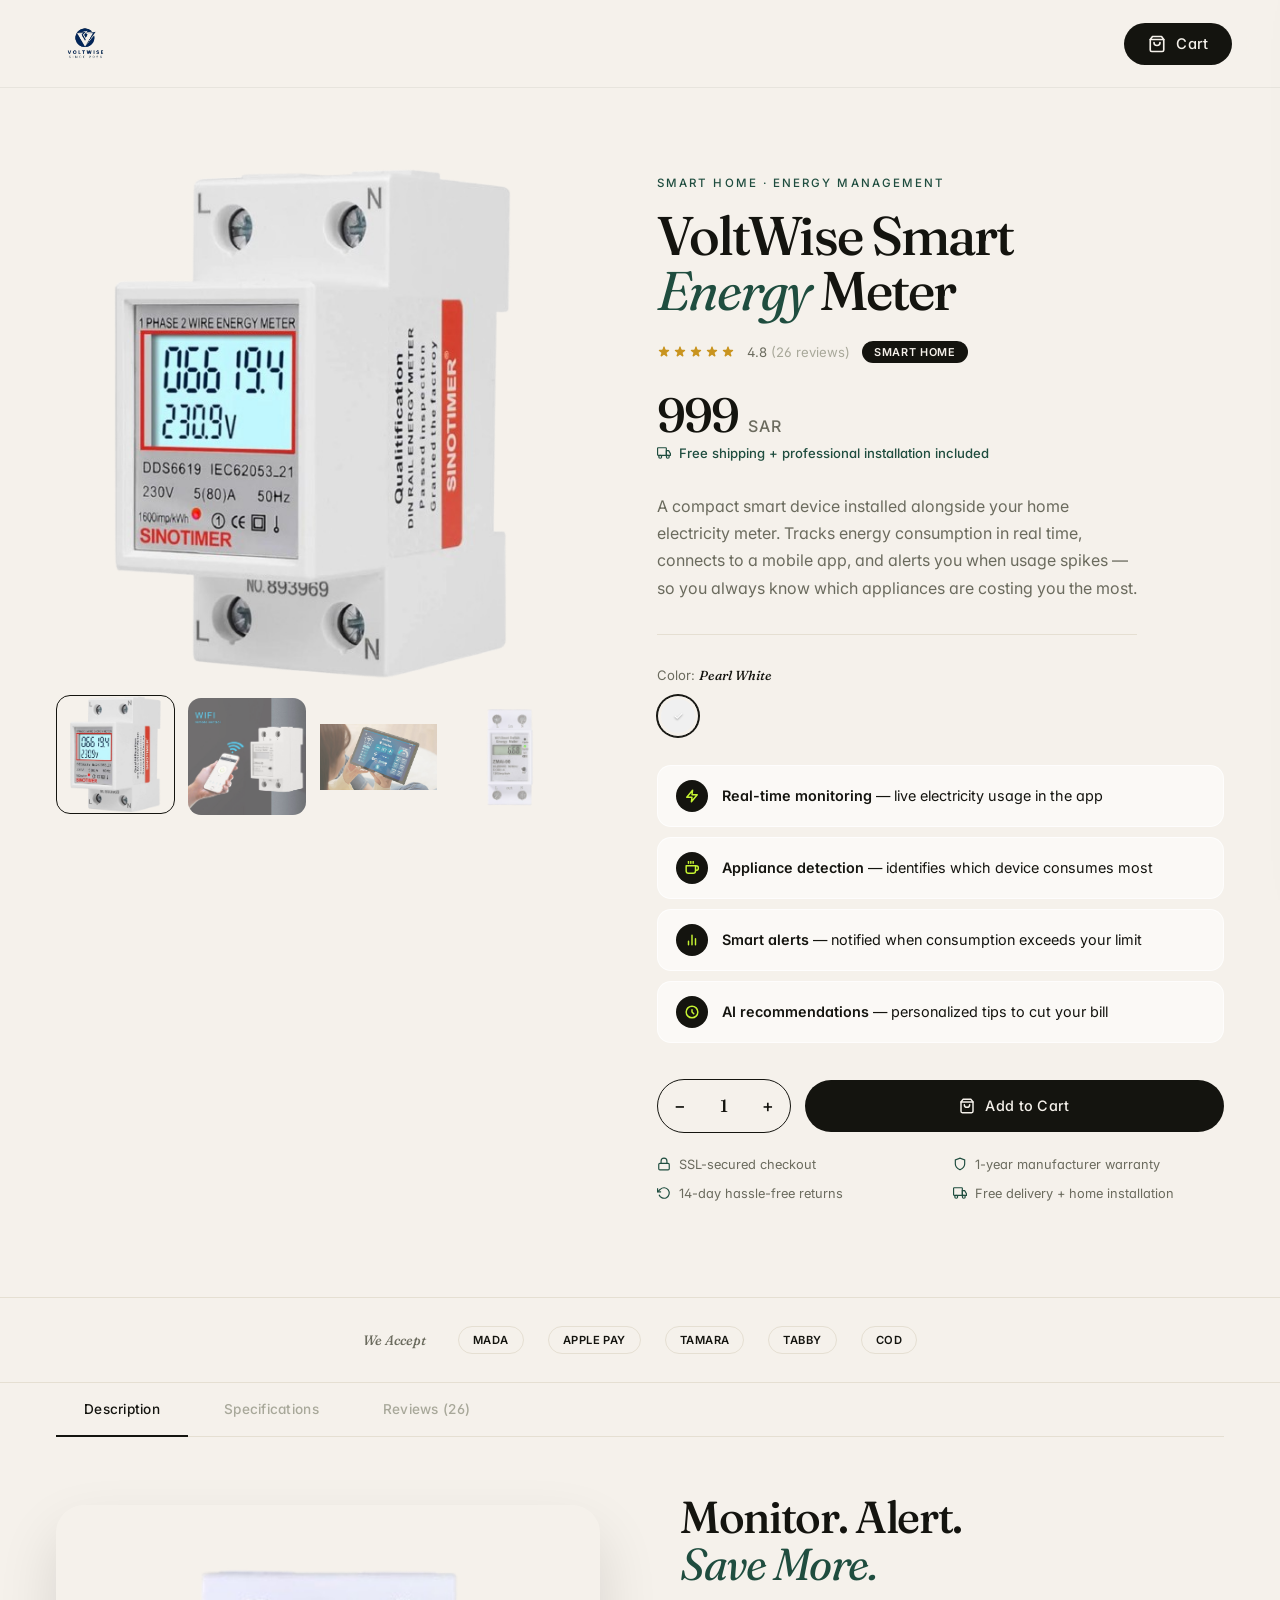
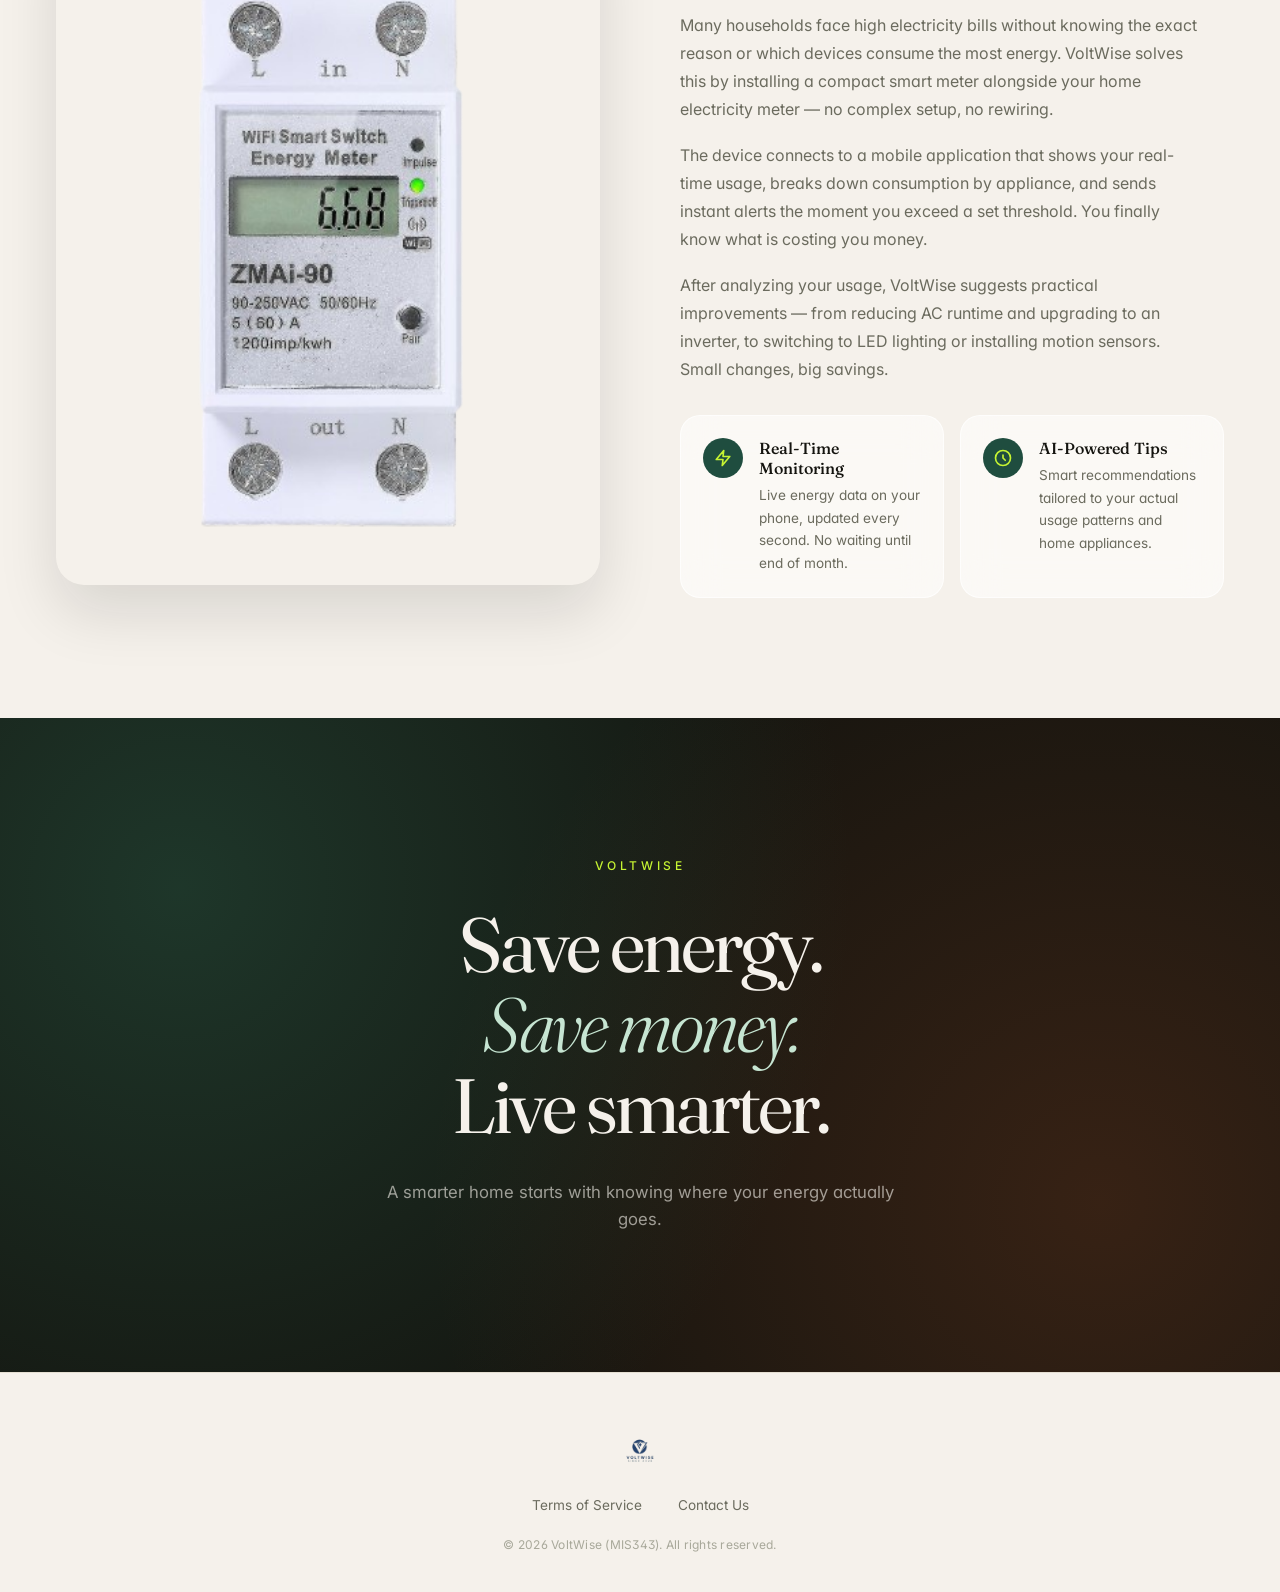
==== index.html @ 21bac173 "Remove Title" ====
<!DOCTYPE html>
<html lang="en">
<head>
  <meta charset="UTF-8">
  <meta name="viewport" content="width=device-width, initial-scale=1.0">
  <title></title>
  <link rel="preconnect" href="https://fonts.googleapis.com">
  <link rel="preconnect" href="https://fonts.gstatic.com" crossorigin>
  <link href="https://fonts.googleapis.com/css2?family=Inter:wght@400;500;600;700;800;900&family=Fraunces:opsz,wght@9..144,400;9..144,500;9..144,600;9..144,700;9..144,800;9..144,900&display=swap" rel="stylesheet">
  <link rel="stylesheet" href="style.css">
</head>
<body>

<!-- HEADER -->
<header class="hdr">
  <div class="hdr-inner">
    <a class="hdr-logo" href="#">
      <img src="imgs/Logo.png" alt="VoltWise Logo" class="hdr-logo-img">
    </a>
    <span class="hdr-title"></span>
    <button class="cart-btn" id="cartBtn" aria-label="Open cart">
      <svg viewBox="0 0 24 24" fill="none" stroke="currentColor" stroke-width="2.2" stroke-linecap="round" stroke-linejoin="round">
        <path d="M6 2L3 6v14a2 2 0 002 2h14a2 2 0 002-2V6l-3-4z"/><line x1="3" y1="6" x2="21" y2="6"/><path d="M16 10a4 4 0 01-8 0"/>
      </svg>
      <span class="cart-btn-label" id="cartLabel">Cart</span>
      <span class="cart-count hidden" id="cartCount">0</span>
    </button>
  </div>
</header>

<!-- MAIN PRODUCT SECTION -->
<main class="wrap">
  <div class="product-grid">

    <!-- GALLERY -->
    <div class="gallery">
      <div class="gallery-main" id="mainImg">
        <img id="mainPhoto"
          src="imgs/Mian.png"
          alt="VoltWise Smart Energy Meter">
      </div>
      <div class="gallery-thumbs" id="thumbs"></div>
    </div>

    <!-- INFO -->
    <div class="info">
      <p class="info-cat">Smart Home · Energy Management</p>
      <h1 class="info-name">VoltWise Smart<br><em>Energy</em> Meter</h1>

      <div class="info-rating">
        <span class="stars">
          <svg viewBox="0 0 20 20" fill="currentColor"><path d="M9.049 2.927c.3-.921 1.603-.921 1.902 0l1.07 3.292a1 1 0 00.95.69h3.462c.969 0 1.371 1.24.588 1.81l-2.8 2.034a1 1 0 00-.364 1.118l1.07 3.292c.3.921-.755 1.688-1.54 1.118l-2.8-2.034a1 1 0 00-1.175 0l-2.8 2.034c-.784.57-1.838-.197-1.539-1.118l1.07-3.292a1 1 0 00-.364-1.118L2.98 8.72c-.783-.57-.38-1.81.588-1.81h3.461a1 1 0 00.951-.69l1.07-3.292z"/></svg>
          <svg viewBox="0 0 20 20" fill="currentColor"><path d="M9.049 2.927c.3-.921 1.603-.921 1.902 0l1.07 3.292a1 1 0 00.95.69h3.462c.969 0 1.371 1.24.588 1.81l-2.8 2.034a1 1 0 00-.364 1.118l1.07 3.292c.3.921-.755 1.688-1.54 1.118l-2.8-2.034a1 1 0 00-1.175 0l-2.8 2.034c-.784.57-1.838-.197-1.539-1.118l1.07-3.292a1 1 0 00-.364-1.118L2.98 8.72c-.783-.57-.38-1.81.588-1.81h3.461a1 1 0 00.951-.69l1.07-3.292z"/></svg>
          <svg viewBox="0 0 20 20" fill="currentColor"><path d="M9.049 2.927c.3-.921 1.603-.921 1.902 0l1.07 3.292a1 1 0 00.95.69h3.462c.969 0 1.371 1.24.588 1.81l-2.8 2.034a1 1 0 00-.364 1.118l1.07 3.292c.3.921-.755 1.688-1.54 1.118l-2.8-2.034a1 1 0 00-1.175 0l-2.8 2.034c-.784.57-1.838-.197-1.539-1.118l1.07-3.292a1 1 0 00-.364-1.118L2.98 8.72c-.783-.57-.38-1.81.588-1.81h3.461a1 1 0 00.951-.69l1.07-3.292z"/></svg>
          <svg viewBox="0 0 20 20" fill="currentColor"><path d="M9.049 2.927c.3-.921 1.603-.921 1.902 0l1.07 3.292a1 1 0 00.95.69h3.462c.969 0 1.371 1.24.588 1.81l-2.8 2.034a1 1 0 00-.364 1.118l1.07 3.292c.3.921-.755 1.688-1.54 1.118l-2.8-2.034a1 1 0 00-1.175 0l-2.8 2.034c-.784.57-1.838-.197-1.539-1.118l1.07-3.292a1 1 0 00-.364-1.118L2.98 8.72c-.783-.57-.38-1.81.588-1.81h3.461a1 1 0 00.951-.69l1.07-3.292z"/></svg>
          <svg viewBox="0 0 20 20" fill="currentColor"><path d="M9.049 2.927c.3-.921 1.603-.921 1.902 0l1.07 3.292a1 1 0 00.95.69h3.462c.969 0 1.371 1.24.588 1.81l-2.8 2.034a1 1 0 00-.364 1.118l1.07 3.292c.3.921-.755 1.688-1.54 1.118l-2.8-2.034a1 1 0 00-1.175 0l-2.8 2.034c-.784.57-1.838-.197-1.539-1.118l1.07-3.292a1 1 0 00-.364-1.118L2.98 8.72c-.783-.57-.38-1.81.588-1.81h3.461a1 1 0 00.951-.69l1.07-3.292z"/></svg>
        </span>
        <span>4.8 <span style="color:var(--gray-400)">(26 reviews)</span></span>
        <span class="badge-pill badge-premium">Smart Home</span>
      </div>

      <div class="price-row">
        <span class="price">999</span>
        <span class="price-sar">SAR</span>
      </div>
      <div class="price-note">
        <svg viewBox="0 0 24 24" fill="none" stroke="currentColor" stroke-width="2" stroke-linecap="round" stroke-linejoin="round"><rect x="1" y="3" width="15" height="13" rx="1"/><path d="M16 8h4l3 5v3h-7V8z"/><circle cx="5.5" cy="18.5" r="2.5"/><circle cx="18.5" cy="18.5" r="2.5"/></svg>
        Free shipping + professional installation included
      </div>

      <p class="short-desc">
        A compact smart device installed alongside your home electricity meter. Tracks energy
        consumption in real time, connects to a mobile app, and alerts you when usage spikes —
        so you always know which appliances are costing you the most.
      </p>

      <!-- COLOR CHOICES -->
      <div class="variant-section">
        <div class="variant-label">Color: <strong id="colorName">Pearl White</strong></div>
        <div class="color-options" id="colorOptions">
          <button class="color-swatch active" data-color="Pearl White" data-img="imgs/Mian.png" style="background:#f0f0f0;" title="Pearl White">
            <span class="swatch-check">✓</span>
          </button>
        </div>
      </div>

      <div class="key-feats">
        <div class="kf">
          <div class="kf-dot">
            <svg viewBox="0 0 24 24" fill="none" stroke="currentColor" stroke-width="2.5"><path d="M13 2L3 14h9l-1 8 10-12h-9l1-8z" stroke-linecap="round" stroke-linejoin="round"/></svg>
          </div>
          <span><strong>Real-time monitoring</strong> — live electricity usage in the app</span>
        </div>
        <div class="kf">
          <div class="kf-dot">
            <svg viewBox="0 0 24 24" fill="none" stroke="currentColor" stroke-width="2.5"><path d="M18 8h1a4 4 0 010 8h-1M2 8h16v9a4 4 0 01-4 4H6a4 4 0 01-4-4V8z" stroke-linecap="round" stroke-linejoin="round"/><line x1="6" y1="1" x2="6" y2="4" stroke-linecap="round"/><line x1="10" y1="1" x2="10" y2="4" stroke-linecap="round"/><line x1="14" y1="1" x2="14" y2="4" stroke-linecap="round"/></svg>
          </div>
          <span><strong>Appliance detection</strong> — identifies which device consumes most</span>
        </div>
        <div class="kf">
          <div class="kf-dot">
            <svg viewBox="0 0 24 24" fill="none" stroke="currentColor" stroke-width="2.5"><path d="M18 20V10M12 20V4M6 20v-6" stroke-linecap="round" stroke-linejoin="round"/></svg>
          </div>
          <span><strong>Smart alerts</strong> — notified when consumption exceeds your limit</span>
        </div>
        <div class="kf">
          <div class="kf-dot">
            <svg viewBox="0 0 24 24" fill="none" stroke="currentColor" stroke-width="2.5"><circle cx="12" cy="12" r="10"/><path d="M12 8v4l3 3" stroke-linecap="round"/></svg>
          </div>
          <span><strong>AI recommendations</strong> — personalized tips to cut your bill</span>
        </div>
      </div>

      <div class="actions">
        <div class="qty-stepper">
          <button class="qty-b" id="qtyMinus">−</button>
          <input class="qty-n" type="number" id="qtyInput" value="1" min="1" max="99">
          <button class="qty-b" id="qtyPlus">+</button>
        </div>
        <button class="btn-add" id="addBtn">
          <svg viewBox="0 0 24 24" fill="none" stroke="currentColor" stroke-width="2.2" stroke-linecap="round" stroke-linejoin="round">
            <path d="M6 2L3 6v14a2 2 0 002 2h14a2 2 0 002-2V6l-3-4z"/><line x1="3" y1="6" x2="21" y2="6"/><path d="M16 10a4 4 0 01-8 0"/>
          </svg>
          Add to Cart
        </button>
      </div>

      <div class="trust-mini">
        <div class="tm">
          <svg viewBox="0 0 24 24" fill="none" stroke="currentColor" stroke-width="2"><rect x="3" y="11" width="18" height="11" rx="2"/><path d="M7 11V7a5 5 0 0110 0v4"/></svg>
          SSL-secured checkout
        </div>
        <div class="tm">
          <svg viewBox="0 0 24 24" fill="none" stroke="currentColor" stroke-width="2"><path d="M12 22s8-4 8-10V5l-8-3-8 3v7c0 6 8 10 8 10z"/></svg>
          1-year manufacturer warranty
        </div>
        <div class="tm">
          <svg viewBox="0 0 24 24" fill="none" stroke="currentColor" stroke-width="2"><polyline points="1 4 1 10 7 10"/><path d="M3.51 15a9 9 0 102.13-9.36L1 10"/></svg>
          14-day hassle-free returns
        </div>
        <div class="tm">
          <svg viewBox="0 0 24 24" fill="none" stroke="currentColor" stroke-width="2"><rect x="1" y="3" width="15" height="13" rx="1"/><path d="M16 8h4l3 5v3h-7V8z"/><circle cx="5.5" cy="18.5" r="2.5"/><circle cx="18.5" cy="18.5" r="2.5"/></svg>
          Free delivery + home installation
        </div>
      </div>
    </div>
  </div>
</main>

<!-- PAYMENT STRIP -->
<div class="pay-strip">
  <div class="pay-inner">
    <span class="pay-label">We Accept</span>
    <span class="pay-badge p-mada">Mada</span>
    <span class="pay-badge p-apple">Apple Pay</span>
    <span class="pay-badge p-tamara">Tamara</span>
    <span class="pay-badge p-tabby">Tabby</span>
    <span class="pay-badge p-cod">COD</span>
  </div>
</div>

<!-- TABS SECTION -->
<div class="wrap">
  <div class="tabs-section">
    <div class="tab-bar">
      <button class="tab on" data-tab="desc">Description</button>
      <button class="tab" data-tab="specs">Specifications</button>
      <button class="tab" data-tab="reviews">Reviews (26)</button>
    </div>

    <!-- DESCRIPTION -->
    <div class="tab-panel on" id="tab-desc">
      <div class="desc-body">
        <div class="desc-img">
          <img src="imgs/Main 4.png" alt="Smart energy monitoring app" loading="lazy">
        </div>
        <div class="desc-text">
          <h2>Monitor. Alert.<br><em>Save More.</em></h2>
          <p>Many households face high electricity bills without knowing the exact reason or which devices consume the most energy. VoltWise solves this by installing a compact smart meter alongside your home electricity meter — no complex setup, no rewiring.</p>
          <p>The device connects to a mobile application that shows your real-time usage, breaks down consumption by appliance, and sends instant alerts the moment you exceed a set threshold. You finally know what is costing you money.</p>
          <p>After analyzing your usage, VoltWise suggests practical improvements — from reducing AC runtime and upgrading to an inverter, to switching to LED lighting or installing motion sensors. Small changes, big savings.</p>
          <div class="desc-feats">
            <div class="df">
              <div class="df-icon">
                <svg viewBox="0 0 24 24" fill="none" stroke="currentColor" stroke-width="2.2"><path d="M13 2L3 14h9l-1 8 10-12h-9l1-8z" stroke-linecap="round" stroke-linejoin="round"/></svg>
              </div>
              <div class="df-body">
                <strong>Real-Time Monitoring</strong>
                <span>Live energy data on your phone, updated every second. No waiting until end of month.</span>
              </div>
            </div>
            <div class="df">
              <div class="df-icon">
                <svg viewBox="0 0 24 24" fill="none" stroke="currentColor" stroke-width="2.2"><circle cx="12" cy="12" r="10"/><path d="M12 8v4l3 3" stroke-linecap="round"/></svg>
              </div>
              <div class="df-body">
                <strong>AI-Powered Tips</strong>
                <span>Smart recommendations tailored to your actual usage patterns and home appliances.</span>
              </div>
            </div>
          </div>
        </div>
      </div>
    </div>

    <!-- SPECS -->
    <div class="tab-panel" id="tab-specs">
      <div class="specs-grid">
        <dl class="spec-card"><dt>Monitoring Type</dt><dd>Real-Time (Live)</dd></dl>
        <dl class="spec-card"><dt>Connectivity</dt><dd>Wi-Fi 2.4 GHz + Bluetooth 5.0</dd></dl>
        <dl class="spec-card"><dt>App Compatibility</dt><dd>iOS 14+ · Android 10+</dd></dl>
        <dl class="spec-card"><dt>Voltage Support</dt><dd>220V / Type G (Saudi Standard)</dd></dl>
        <dl class="spec-card"><dt>Measurement Accuracy</dt><dd>±1% (Class 1 precision)</dd></dl>
        <dl class="spec-card"><dt>Alert System</dt><dd>Push Notifications + SMS</dd></dl>
        <dl class="spec-card"><dt>Data Storage</dt><dd>Cloud (encrypted) · 24-month history</dd></dl>
        <dl class="spec-card"><dt>Installation</dt><dd>Professional — included in price</dd></dl>
        <dl class="spec-card"><dt>Device Dimensions</dt><dd>120 × 80 × 35 mm</dd></dl>
        <dl class="spec-card"><dt>Weight</dt><dd>185 g</dd></dl>
        <dl class="spec-card"><dt>Certifications</dt><dd>SASO · CE · Safety Quality Certified</dd></dl>
        <dl class="spec-card"><dt>Warranty</dt><dd>1 Year (VoltWise)</dd></dl>
      </div>
    </div>

    <!-- REVIEWS -->
    <div class="tab-panel" id="tab-reviews">
      <div class="reviews-summary">
        <div class="rs-score">
          <div class="rs-num">4.8</div>
          <div class="stars" style="justify-content:center;margin:6px 0">
            <svg viewBox="0 0 20 20" fill="currentColor" width="16" height="16"><path d="M9.049 2.927c.3-.921 1.603-.921 1.902 0l1.07 3.292a1 1 0 00.95.69h3.462c.969 0 1.371 1.24.588 1.81l-2.8 2.034a1 1 0 00-.364 1.118l1.07 3.292c.3.921-.755 1.688-1.54 1.118l-2.8-2.034a1 1 0 00-1.175 0l-2.8 2.034c-.784.57-1.838-.197-1.539-1.118l1.07-3.292a1 1 0 00-.364-1.118L2.98 8.72c-.783-.57-.38-1.81.588-1.81h3.461a1 1 0 00.951-.69l1.07-3.292z"/></svg>
            <svg viewBox="0 0 20 20" fill="currentColor" width="16" height="16"><path d="M9.049 2.927c.3-.921 1.603-.921 1.902 0l1.07 3.292a1 1 0 00.95.69h3.462c.969 0 1.371 1.24.588 1.81l-2.8 2.034a1 1 0 00-.364 1.118l1.07 3.292c.3.921-.755 1.688-1.54 1.118l-2.8-2.034a1 1 0 00-1.175 0l-2.8 2.034c-.784.57-1.838-.197-1.539-1.118l1.07-3.292a1 1 0 00-.364-1.118L2.98 8.72c-.783-.57-.38-1.81.588-1.81h3.461a1 1 0 00.951-.69l1.07-3.292z"/></svg>
            <svg viewBox="0 0 20 20" fill="currentColor" width="16" height="16"><path d="M9.049 2.927c.3-.921 1.603-.921 1.902 0l1.07 3.292a1 1 0 00.95.69h3.462c.969 0 1.371 1.24.588 1.81l-2.8 2.034a1 1 0 00-.364 1.118l1.07 3.292c.3.921-.755 1.688-1.54 1.118l-2.8-2.034a1 1 0 00-1.175 0l-2.8 2.034c-.784.57-1.838-.197-1.539-1.118l1.07-3.292a1 1 0 00-.364-1.118L2.98 8.72c-.783-.57-.38-1.81.588-1.81h3.461a1 1 0 00.951-.69l1.07-3.292z"/></svg>
            <svg viewBox="0 0 20 20" fill="currentColor" width="16" height="16"><path d="M9.049 2.927c.3-.921 1.603-.921 1.902 0l1.07 3.292a1 1 0 00.95.69h3.462c.969 0 1.371 1.24.588 1.81l-2.8 2.034a1 1 0 00-.364 1.118l1.07 3.292c.3.921-.755 1.688-1.54 1.118l-2.8-2.034a1 1 0 00-1.175 0l-2.8 2.034c-.784.57-1.838-.197-1.539-1.118l1.07-3.292a1 1 0 00-.364-1.118L2.98 8.72c-.783-.57-.38-1.81.588-1.81h3.461a1 1 0 00.951-.69l1.07-3.292z"/></svg>
            <svg viewBox="0 0 20 20" fill="none" stroke="currentColor" stroke-width="1.5" width="16" height="16"><path d="M9.049 2.927c.3-.921 1.603-.921 1.902 0l1.07 3.292a1 1 0 00.95.69h3.462c.969 0 1.371 1.24.588 1.81l-2.8 2.034a1 1 0 00-.364 1.118l1.07 3.292c.3.921-.755 1.688-1.54 1.118l-2.8-2.034a1 1 0 00-1.175 0l-2.8 2.034c-.784.57-1.838-.197-1.539-1.118l1.07-3.292a1 1 0 00-.364-1.118L2.98 8.72c-.783-.57-.38-1.81.588-1.81h3.461a1 1 0 00.951-.69l1.07-3.292z"/></svg>
          </div>
          <div class="rs-total">26 reviews</div>
        </div>
        <div class="rs-bars">
          <div class="bar-row">5★<div class="bar-track"><div class="bar-fill" style="width:75%"></div></div>20</div>
          <div class="bar-row">4★<div class="bar-track"><div class="bar-fill" style="width:19%"></div></div>5</div>
          <div class="bar-row">3★<div class="bar-track"><div class="bar-fill" style="width:4%"></div></div>1</div>
          <div class="bar-row">2★<div class="bar-track"><div class="bar-fill" style="width:0%"></div></div>0</div>
          <div class="bar-row">1★<div class="bar-track"><div class="bar-fill" style="width:0%"></div></div>0</div>
        </div>
      </div>
      <div class="rev-list">
        <div class="rev-card">
          <div class="rev-hdr">
            <div class="rev-av">FA</div>
            <div class="rev-meta">
              <strong>Faisal Al-Rashidi</strong>
              <span>Riyadh · Verified Purchase · Pearl White</span>
            </div>
            <div class="stars" style="margin-left:auto">
              <svg viewBox="0 0 20 20" fill="currentColor" width="14" height="14"><path d="M9.049 2.927c.3-.921 1.603-.921 1.902 0l1.07 3.292a1 1 0 00.95.69h3.462c.969 0 1.371 1.24.588 1.81l-2.8 2.034a1 1 0 00-.364 1.118l1.07 3.292c.3.921-.755 1.688-1.54 1.118l-2.8-2.034a1 1 0 00-1.175 0l-2.8 2.034c-.784.57-1.838-.197-1.539-1.118l1.07-3.292a1 1 0 00-.364-1.118L2.98 8.72c-.783-.57-.38-1.81.588-1.81h3.461a1 1 0 00.951-.69l1.07-3.292z"/></svg>
              <svg viewBox="0 0 20 20" fill="currentColor" width="14" height="14"><path d="M9.049 2.927c.3-.921 1.603-.921 1.902 0l1.07 3.292a1 1 0 00.95.69h3.462c.969 0 1.371 1.24.588 1.81l-2.8 2.034a1 1 0 00-.364 1.118l1.07 3.292c.3.921-.755 1.688-1.54 1.118l-2.8-2.034a1 1 0 00-1.175 0l-2.8 2.034c-.784.57-1.838-.197-1.539-1.118l1.07-3.292a1 1 0 00-.364-1.118L2.98 8.72c-.783-.57-.38-1.81.588-1.81h3.461a1 1 0 00.951-.69l1.07-3.292z"/></svg>
              <svg viewBox="0 0 20 20" fill="currentColor" width="14" height="14"><path d="M9.049 2.927c.3-.921 1.603-.921 1.902 0l1.07 3.292a1 1 0 00.95.69h3.462c.969 0 1.371 1.24.588 1.81l-2.8 2.034a1 1 0 00-.364 1.118l1.07 3.292c.3.921-.755 1.688-1.54 1.118l-2.8-2.034a1 1 0 00-1.175 0l-2.8 2.034c-.784.57-1.838-.197-1.539-1.118l1.07-3.292a1 1 0 00-.364-1.118L2.98 8.72c-.783-.57-.38-1.81.588-1.81h3.461a1 1 0 00.951-.69l1.07-3.292z"/></svg>
              <svg viewBox="0 0 20 20" fill="currentColor" width="14" height="14"><path d="M9.049 2.927c.3-.921 1.603-.921 1.902 0l1.07 3.292a1 1 0 00.95.69h3.462c.969 0 1.371 1.24.588 1.81l-2.8 2.034a1 1 0 00-.364 1.118l1.07 3.292c.3.921-.755 1.688-1.54 1.118l-2.8-2.034a1 1 0 00-1.175 0l-2.8 2.034c-.784.57-1.838-.197-1.539-1.118l1.07-3.292a1 1 0 00-.364-1.118L2.98 8.72c-.783-.57-.38-1.81.588-1.81h3.461a1 1 0 00.951-.69l1.07-3.292z"/></svg>
              <svg viewBox="0 0 20 20" fill="currentColor" width="14" height="14"><path d="M9.049 2.927c.3-.921 1.603-.921 1.902 0l1.07 3.292a1 1 0 00.95.69h3.462c.969 0 1.371 1.24.588 1.81l-2.8 2.034a1 1 0 00-.364 1.118l1.07 3.292c.3.921-.755 1.688-1.54 1.118l-2.8-2.034a1 1 0 00-1.175 0l-2.8 2.034c-.784.57-1.838-.197-1.539-1.118l1.07-3.292a1 1 0 00-.364-1.118L2.98 8.72c-.783-.57-.38-1.81.588-1.81h3.461a1 1 0 00.951-.69l1.07-3.292z"/></svg>
            </div>
          </div>
          <p class="rev-text">My electricity bill dropped by 280 SAR the first month after installation. The app clearly shows that our old AC unit was responsible for 60% of our consumption. The installation team was professional and finished in under 30 minutes. Highly recommend to every household in Saudi Arabia.</p>
        </div>
        <div class="rev-card">
          <div class="rev-hdr">
            <div class="rev-av" style="background:linear-gradient(135deg,var(--accent),var(--navy))">NA</div>
            <div class="rev-meta">
              <strong>Noura Al-Anazi</strong>
              <span>Jeddah · Verified Purchase · Graphite</span>
            </div>
            <div class="stars" style="margin-left:auto">
              <svg viewBox="0 0 20 20" fill="currentColor" width="14" height="14"><path d="M9.049 2.927c.3-.921 1.603-.921 1.902 0l1.07 3.292a1 1 0 00.95.69h3.462c.969 0 1.371 1.24.588 1.81l-2.8 2.034a1 1 0 00-.364 1.118l1.07 3.292c.3.921-.755 1.688-1.54 1.118l-2.8-2.034a1 1 0 00-1.175 0l-2.8 2.034c-.784.57-1.838-.197-1.539-1.118l1.07-3.292a1 1 0 00-.364-1.118L2.98 8.72c-.783-.57-.38-1.81.588-1.81h3.461a1 1 0 00.951-.69l1.07-3.292z"/></svg>
              <svg viewBox="0 0 20 20" fill="currentColor" width="14" height="14"><path d="M9.049 2.927c.3-.921 1.603-.921 1.902 0l1.07 3.292a1 1 0 00.95.69h3.462c.969 0 1.371 1.24.588 1.81l-2.8 2.034a1 1 0 00-.364 1.118l1.07 3.292c.3.921-.755 1.688-1.54 1.118l-2.8-2.034a1 1 0 00-1.175 0l-2.8 2.034c-.784.57-1.838-.197-1.539-1.118l1.07-3.292a1 1 0 00-.364-1.118L2.98 8.72c-.783-.57-.38-1.81.588-1.81h3.461a1 1 0 00.951-.69l1.07-3.292z"/></svg>
              <svg viewBox="0 0 20 20" fill="currentColor" width="14" height="14"><path d="M9.049 2.927c.3-.921 1.603-.921 1.902 0l1.07 3.292a1 1 0 00.95.69h3.462c.969 0 1.371 1.24.588 1.81l-2.8 2.034a1 1 0 00-.364 1.118l1.07 3.292c.3.921-.755 1.688-1.54 1.118l-2.8-2.034a1 1 0 00-1.175 0l-2.8 2.034c-.784.57-1.838-.197-1.539-1.118l1.07-3.292a1 1 0 00-.364-1.118L2.98 8.72c-.783-.57-.38-1.81.588-1.81h3.461a1 1 0 00.951-.69l1.07-3.292z"/></svg>
              <svg viewBox="0 0 20 20" fill="currentColor" width="14" height="14"><path d="M9.049 2.927c.3-.921 1.603-.921 1.902 0l1.07 3.292a1 1 0 00.95.69h3.462c.969 0 1.371 1.24.588 1.81l-2.8 2.034a1 1 0 00-.364 1.118l1.07 3.292c.3.921-.755 1.688-1.54 1.118l-2.8-2.034a1 1 0 00-1.175 0l-2.8 2.034c-.784.57-1.838-.197-1.539-1.118l1.07-3.292a1 1 0 00-.364-1.118L2.98 8.72c-.783-.57-.38-1.81.588-1.81h3.461a1 1 0 00.951-.69l1.07-3.292z"/></svg>
              <svg viewBox="0 0 20 20" fill="currentColor" width="14" height="14"><path d="M9.049 2.927c.3-.921 1.603-.921 1.902 0l1.07 3.292a1 1 0 00.95.69h3.462c.969 0 1.371 1.24.588 1.81l-2.8 2.034a1 1 0 00-.364 1.118l1.07 3.292c.3.921-.755 1.688-1.54 1.118l-2.8-2.034a1 1 0 00-1.175 0l-2.8 2.034c-.784.57-1.838-.197-1.539-1.118l1.07-3.292a1 1 0 00-.364-1.118L2.98 8.72c-.783-.57-.38-1.81.588-1.81h3.461a1 1 0 00.951-.69l1.07-3.292z"/></svg>
            </div>
          </div>
          <p class="rev-text">As a family of 7, we always struggled with our electricity bill every summer. This device showed us that 3 of our old split ACs were running 22 hours a day! The VoltWise app sent us an alert and recommended upgrading to inverter ACs. We saved over 400 SAR last month alone.</p>
        </div>
        <div class="rev-card">
          <div class="rev-hdr">
            <div class="rev-av" style="background:linear-gradient(135deg,#0097a7,var(--navy))">KO</div>
            <div class="rev-meta">
              <strong>Khalid Al-Otaibi</strong>
              <span>Dammam · Verified Purchase · Midnight Black</span>
            </div>
            <div class="stars" style="margin-left:auto">
              <svg viewBox="0 0 20 20" fill="currentColor" width="14" height="14"><path d="M9.049 2.927c.3-.921 1.603-.921 1.902 0l1.07 3.292a1 1 0 00.95.69h3.462c.969 0 1.371 1.24.588 1.81l-2.8 2.034a1 1 0 00-.364 1.118l1.07 3.292c.3.921-.755 1.688-1.54 1.118l-2.8-2.034a1 1 0 00-1.175 0l-2.8 2.034c-.784.57-1.838-.197-1.539-1.118l1.07-3.292a1 1 0 00-.364-1.118L2.98 8.72c-.783-.57-.38-1.81.588-1.81h3.461a1 1 0 00.951-.69l1.07-3.292z"/></svg>
              <svg viewBox="0 0 20 20" fill="currentColor" width="14" height="14"><path d="M9.049 2.927c.3-.921 1.603-.921 1.902 0l1.07 3.292a1 1 0 00.95.69h3.462c.969 0 1.371 1.24.588 1.81l-2.8 2.034a1 1 0 00-.364 1.118l1.07 3.292c.3.921-.755 1.688-1.54 1.118l-2.8-2.034a1 1 0 00-1.175 0l-2.8 2.034c-.784.57-1.838-.197-1.539-1.118l1.07-3.292a1 1 0 00-.364-1.118L2.98 8.72c-.783-.57-.38-1.81.588-1.81h3.461a1 1 0 00.951-.69l1.07-3.292z"/></svg>
              <svg viewBox="0 0 20 20" fill="currentColor" width="14" height="14"><path d="M9.049 2.927c.3-.921 1.603-.921 1.902 0l1.07 3.292a1 1 0 00.95.69h3.462c.969 0 1.371 1.24.588 1.81l-2.8 2.034a1 1 0 00-.364 1.118l1.07 3.292c.3.921-.755 1.688-1.54 1.118l-2.8-2.034a1 1 0 00-1.175 0l-2.8 2.034c-.784.57-1.838-.197-1.539-1.118l1.07-3.292a1 1 0 00-.364-1.118L2.98 8.72c-.783-.57-.38-1.81.588-1.81h3.461a1 1 0 00.951-.69l1.07-3.292z"/></svg>
              <svg viewBox="0 0 20 20" fill="currentColor" width="14" height="14"><path d="M9.049 2.927c.3-.921 1.603-.921 1.902 0l1.07 3.292a1 1 0 00.95.69h3.462c.969 0 1.371 1.24.588 1.81l-2.8 2.034a1 1 0 00-.364 1.118l1.07 3.292c.3.921-.755 1.688-1.54 1.118l-2.8-2.034a1 1 0 00-1.175 0l-2.8 2.034c-.784.57-1.838-.197-1.539-1.118l1.07-3.292a1 1 0 00-.364-1.118L2.98 8.72c-.783-.57-.38-1.81.588-1.81h3.461a1 1 0 00.951-.69l1.07-3.292z"/></svg>
              <svg viewBox="0 0 20 20" fill="none" stroke="currentColor" stroke-width="1.5" width="14" height="14"><path d="M9.049 2.927c.3-.921 1.603-.921 1.902 0l1.07 3.292a1 1 0 00.95.69h3.462c.969 0 1.371 1.24.588 1.81l-2.8 2.034a1 1 0 00-.364 1.118l1.07 3.292c.3.921-.755 1.688-1.54 1.118l-2.8-2.034a1 1 0 00-1.175 0l-2.8 2.034c-.784.57-1.838-.197-1.539-1.118l1.07-3.292a1 1 0 00-.364-1.118L2.98 8.72c-.783-.57-.38-1.81.588-1.81h3.461a1 1 0 00.951-.69l1.07-3.292z"/></svg>
            </div>
          </div>
          <p class="rev-text">Great product and concept. The app is very clean and easy to use. My only feedback is I wish the history went back more than 24 months. Otherwise the installation was fast, the real-time data is accurate when I compared it to the SEC meter, and the alerts work perfectly. 4 stars from me.</p>
        </div>
      </div>
    </div>

  </div>
</div>

<!-- BRAND STATEMENT -->
<section class="brand-statement">
  <div class="bs-inner">
    <p class="bs-eyebrow">VoltWise</p>
    <h2 class="bs-line">Save energy.<br><em>Save money.</em><br>Live smarter.</h2>
    <p class="bs-sub">A smarter home starts with knowing where your energy actually goes.</p>
  </div>
</section>

<!-- FOOTER -->
<footer class="footer">
  <div class="foot-inner">
    <div class="foot-logo">
      <img src="imgs/Logo.png" alt="VoltWise Logo" class="foot-logo-img">
    </div>
    <div class="foot-links">
      <a href="#">Terms of Service</a>
      <a href="#">Contact Us</a>
    </div>
    <div class="foot-copy">© 2026 VoltWise (MIS343). All rights reserved.</div>
  </div>
</footer>


<!-- CART DRAWER -->
<div class="drawer-overlay" id="overlay"></div>
<div class="drawer" id="drawer">

  <!-- Panel: Cart -->
  <div id="panelCart" style="display:flex;flex-direction:column;height:100%">
    <div class="drawer-hdr">
      <h2>Your Cart</h2>
      <button class="close-btn" id="closeDrawer" aria-label="Close cart">
        <svg viewBox="0 0 24 24" fill="none" stroke="currentColor" stroke-width="2.5" stroke-linecap="round"><line x1="18" y1="6" x2="6" y2="18"/><line x1="6" y1="6" x2="18" y2="18"/></svg>
      </button>
    </div>
    <div class="drawer-body" id="cartItems">
      <div class="empty-cart">
        <svg viewBox="0 0 24 24" fill="none" stroke="currentColor" stroke-width="1.5" stroke-linecap="round" stroke-linejoin="round">
          <path d="M6 2L3 6v14a2 2 0 002 2h14a2 2 0 002-2V6l-3-4z"/><line x1="3" y1="6" x2="21" y2="6"/><path d="M16 10a4 4 0 01-8 0"/>
        </svg>
        <p>Your cart is empty.<br>Add the Smart Energy Meter above.</p>
      </div>
    </div>
    <div class="drawer-foot" id="cartFoot" style="display:none">
      <div class="summary-rows" id="cartSummary"></div>
      <button class="btn-checkout" id="toCheckout">
        <svg viewBox="0 0 24 24" fill="none" stroke="currentColor" stroke-width="2.2" stroke-linecap="round" stroke-linejoin="round"><path d="M5 12h14"/><path d="M12 5l7 7-7 7"/></svg>
        Proceed to Checkout
      </button>
      <a href="#" class="back-shop" id="continueShopping">← Continue shopping</a>
    </div>
  </div>

  <!-- Panel: Checkout -->
  <div id="panelCheckout">
    <div class="co-hdr">
      <button class="back-btn" id="backToCart">
        <svg viewBox="0 0 24 24" fill="none" stroke="currentColor" stroke-width="2.5" stroke-linecap="round"><path d="M19 12H5"/><path d="M12 19l-7-7 7-7"/></svg>
        Back to cart
      </button>
      <h2>Checkout</h2>
      <button class="close-btn" id="closeCheckout" aria-label="Close">
        <svg viewBox="0 0 24 24" fill="none" stroke="currentColor" stroke-width="2.5" stroke-linecap="round"><line x1="18" y1="6" x2="6" y2="18"/><line x1="6" y1="6" x2="18" y2="18"/></svg>
      </button>
    </div>
    <div class="co-body" id="checkoutBody">
      <div class="progress">
        <div class="pdot on" id="pd1"></div>
        <div class="pdot" id="pd2"></div>
        <div class="pdot" id="pd3"></div>
      </div>

      <div class="co-order-mini">
        <h4>Order Summary</h4>
        <div id="coItems"></div>
        <hr style="border:none;border-top:1px solid var(--gray-200);margin:10px 0">
        <div class="co-totals" id="coTotals"></div>
      </div>

      <form id="checkoutForm" novalidate>

        <div class="co-section">Contact</div>
        <div class="row2">
          <div class="fg">
            <label class="fl" for="f_first">First Name *</label>
            <input class="fi" type="text" id="f_first" placeholder="Mohammed" required>
            <div class="ferr" id="e_first">Required</div>
          </div>
          <div class="fg">
            <label class="fl" for="f_last">Last Name *</label>
            <input class="fi" type="text" id="f_last" placeholder="Al-Harbi" required>
            <div class="ferr" id="e_last">Required</div>
          </div>
        </div>
        <div class="fg">
          <label class="fl" for="f_email">Email Address *</label>
          <input class="fi" type="email" id="f_email" placeholder="you@example.com" required>
          <div class="ferr" id="e_email">Enter a valid email</div>
        </div>
        <div class="fg">
          <label class="fl" for="f_phone">Phone *</label>
          <div style="display:flex;gap:8px">
            <div style="background:var(--gray-100);border:1.5px solid var(--gray-200);border-radius:var(--r-md);padding:10px 12px;font-size:.85rem;color:var(--gray-600);white-space:nowrap;display:flex;align-items:center">+966</div>
            <input class="fi" type="tel" id="f_phone" placeholder="5xxxxxxxx" required style="flex:1">
          </div>
          <div class="ferr" id="e_phone">Required</div>
        </div>

        <div class="co-section">Shipping Address</div>
        <div class="fg">
          <label class="fl" for="f_address">Address *</label>
          <input class="fi" type="text" id="f_address" placeholder="Street, building number" required>
          <div class="ferr" id="e_address">Required</div>
        </div>
        <div class="row2">
          <div class="fg">
            <label class="fl" for="f_city">City *</label>
            <input class="fi" type="text" id="f_city" placeholder="Riyadh" required>
            <div class="ferr" id="e_city">Required</div>
          </div>
          <div class="fg">
            <label class="fl" for="f_region">Region *</label>
            <select class="fs" id="f_region" required>
              <option value="">Select...</option>
              <option>Riyadh</option><option>Makkah</option><option>Madinah</option>
              <option>Eastern Province</option><option>Asir</option><option>Tabuk</option>
              <option>Qassim</option><option>Hail</option><option>Jizan</option>
              <option>Najran</option><option>Al Bahah</option><option>Al Jawf</option>
              <option>Northern Borders</option>
            </select>
            <div class="ferr" id="e_region">Required</div>
          </div>
        </div>

        <div class="co-section">Delivery Method</div>
        <label class="opt-card">
          <input type="radio" name="delivery" value="standard" checked>
          <div class="opt-lbl"><strong>Standard · 3–5 days</strong><span>SMSA / Aramex / SPL</span></div>
          <span class="opt-price" id="stdPrice">FREE</span>
        </label>
        <label class="opt-card">
          <input type="radio" name="delivery" value="express">
          <div class="opt-lbl"><strong>Express · 1–2 days</strong><span>Priority handling</span></div>
          <span class="opt-price">50 SAR</span>
        </label>
        <label class="opt-card">
          <input type="radio" name="delivery" value="sameday">
          <div class="opt-lbl"><strong>Same-Day</strong><span>Selected cities only</span></div>
          <span class="opt-price">99 SAR</span>
        </label>

        <div class="co-section">Payment Method</div>
        <label class="opt-card">
          <input type="radio" name="payment" value="mada" checked>
          <span class="pay-icon" style="background:#00a490">Mada</span>
          <div class="opt-lbl"><strong>Mada</strong><span>Saudi debit card</span></div>
        </label>
        <label class="opt-card">
          <input type="radio" name="payment" value="applepay">
          <span class="pay-icon" style="background:#1c1c1e">Pay</span>
          <div class="opt-lbl"><strong>Apple Pay</strong><span>Face ID checkout</span></div>
        </label>
        <label class="opt-card">
          <input type="radio" name="payment" value="tamara">
          <span class="pay-icon" style="background:#2a6b4f">TAM</span>
          <div class="opt-lbl"><strong>Tamara</strong><span>Buy now, pay in 3 installments</span></div>
        </label>
        <label class="opt-card">
          <input type="radio" name="payment" value="tabby">
          <span class="pay-icon" style="background:#3d3d3d">TAB</span>
          <div class="opt-lbl"><strong>Tabby</strong><span>Pay in 4 interest-free payments</span></div>
        </label>
        <label class="opt-card">
          <input type="radio" name="payment" value="cod">
          <span class="pay-icon" style="background:var(--success)">COD</span>
          <div class="opt-lbl"><strong>Cash on Delivery</strong><span>Pay when it arrives</span></div>
        </label>

      </form>
    </div>
    <div class="co-foot">
      <button class="btn-place" id="placeOrderBtn">
        <svg viewBox="0 0 24 24" fill="none" stroke="currentColor" stroke-width="2.5" stroke-linecap="round" stroke-linejoin="round"><polyline points="20 6 9 17 4 12"/></svg>
        Place Order
      </button>
      <div class="secure-note">
        <svg viewBox="0 0 24 24" fill="none" stroke="currentColor" stroke-width="2"><rect x="3" y="11" width="18" height="11" rx="2"/><path d="M7 11V7a5 5 0 0110 0v4"/></svg>
        Secured by SSL · All data encrypted
      </div>
    </div>
  </div>

  <!-- Panel: Confirmation -->
  <div id="panelConfirm">
    <div class="confirm-body" id="confirmBody"></div>
    <div class="conf-foot">
      <button class="btn-again" id="shopAgainBtn">Shop Again</button>
    </div>
  </div>

</div>

<!-- TOAST CONTAINER -->
<div class="toast-wrap" id="toastWrap"></div>

<script src="script.js"></script>
</body>
</html>
---- style.css ----
/* ─── 2026 DESIGN TOKENS — Cream + Forest ─── */
:root {
  /* Palette */
  --cream:        #F5F1EB;
  --cream-warm:   #EFE9DD;
  --cream-soft:   #FAF7F1;
  --ink:          #14140F;
  --ink-soft:     #2A2A22;
  --ink-mute:     #6B6B5E;
  --ink-faint:    #A8A89A;
  --line:         #E5DFD2;
  --forest:       #1F4D3F;
  --forest-deep:  #163B30;
  --forest-light: #2D6A52;
  --leaf:         #C6E5D2;
  --lime:         #C6F432;
  --rust:         #C4592A;

  /* Legacy names kept so existing classes still resolve */
  --navy: var(--ink);
  --navy-dark: var(--ink-soft);
  --navy-light: var(--ink-soft);
  --sky: var(--leaf);
  --sky-dark: var(--leaf);
  --white: #ffffff;
  --gray-50: var(--cream-soft);
  --gray-100: var(--cream-warm);
  --gray-200: var(--line);
  --gray-400: var(--ink-faint);
  --gray-600: var(--ink-mute);
  --gray-800: var(--ink);
  --teal: var(--forest);
  --accent: var(--forest);
  --success: var(--forest-light);
  --error: #B33A3A;
  --star: #C9941F;

  /* Typography */
  --font-sans: 'Inter', -apple-system, BlinkMacSystemFont, sans-serif;
  --font-serif: 'Fraunces', 'Times New Roman', serif;

  /* Radius */
  --r-sm: 6px; --r-md: 10px; --r-lg: 14px;
  --r-xl: 20px; --r-2xl: 28px; --r-full: 9999px;

  /* Shadows — softer, warmer */
  --sh-sm: 0 1px 2px rgba(20,20,15,.04);
  --sh-md: 0 6px 18px rgba(20,20,15,.06);
  --sh-lg: 0 16px 40px rgba(20,20,15,.08);
  --sh-xl: 0 28px 60px rgba(20,20,15,.12);

  /* Motion */
  --ease: 280ms cubic-bezier(.4,0,.2,1);
  --ease-slow: 600ms cubic-bezier(.16,1,.3,1);
}

/* ─── RESET ─── */
*, *::before, *::after { box-sizing: border-box; margin: 0; padding: 0; }
html { scroll-behavior: smooth; }
body {
  font-family: var(--font-sans);
  color: var(--ink);
  background: var(--cream);
  -webkit-font-smoothing: antialiased;
  font-feature-settings: "ss01", "cv11";
}
img { display: block; max-width: 100%; }
button { cursor: pointer; border: none; background: none; font: inherit; color: inherit; }
a { color: inherit; text-decoration: none; }
ul { list-style: none; }

/* Page entrance */
@keyframes fadeUp { from { opacity: 0; transform: translateY(12px); } to { opacity: 1; transform: none; } }
@keyframes scaleIn { from { opacity: 0; transform: scale(.96); } to { opacity: 1; transform: scale(1); } }
@keyframes float-bg { 0%,100% { transform: translate(0,0); } 50% { transform: translate(-2%, 2%); } }

/* ─── HEADER ─── */
.hdr {
  position: sticky; top: 0; z-index: 200;
  height: 88px;
  background: rgba(245,241,235,.88);
  backdrop-filter: blur(20px) saturate(140%);
  -webkit-backdrop-filter: blur(20px) saturate(140%);
  border-bottom: 1px solid rgba(20,20,15,.06);
}
.hdr-inner {
  max-width: 1440px; margin: 0 auto; padding: 0 48px;
  height: 100%; display: grid;
  grid-template-columns: auto 1fr auto;
  gap: 20px;
  align-items: center;
}
.hdr-logo {
  justify-self: start;
  display: flex; align-items: center;
  flex-shrink: 0;
}
.hdr-logo-img {
  height: 60px; width: auto;
  max-width: 200px;
  object-fit: contain;
  display: block;
}
.hdr-title {
  font-family: var(--font-serif);
  font-size: 1.25rem; font-weight: 500; color: var(--ink);
  letter-spacing: -.01em; font-style: italic;
  justify-self: center;
  text-align: center;
  white-space: nowrap;
  overflow: hidden;
  text-overflow: ellipsis;
  min-width: 0;
}
.cart-btn {
  position: relative;
  display: flex; align-items: center; gap: 10px;
  padding: 12px 24px;
  background: var(--ink); color: var(--cream);
  border-radius: var(--r-full);
  font-size: .92rem; font-weight: 500; letter-spacing: .01em;
  transition: background var(--ease), transform var(--ease);
  justify-self: end;
  flex-shrink: 0;
  white-space: nowrap;
}
.cart-btn:hover { background: var(--forest); transform: translateY(-1px); }
.cart-btn svg { width: 18px; height: 18px; flex-shrink: 0; }
.cart-btn-label { display: inline; }
.cart-count {
  min-width: 20px; height: 20px;
  background: var(--lime); color: var(--ink);
  font-size: 11px; font-weight: 700;
  border-radius: var(--r-full);
  display: flex; align-items: center; justify-content: center;
  padding: 0 6px;
  transition: transform var(--ease);
}
.cart-count.hidden { display: none; }
.cart-count.pop { animation: pop .35s ease; }
@keyframes pop { 0%{transform:scale(1)} 50%{transform:scale(1.4)} 100%{transform:scale(1)} }

/* ─── LAYOUT ─── */
.wrap { max-width: 1440px; margin: 0 auto; padding: 0 56px; }

/* Asymmetric 45/55 grid — image bigger */
.product-grid {
  display: grid;
  grid-template-columns: 0.95fr 1.05fr;
  gap: 88px;
  padding: 80px 0 96px;
  align-items: start;
  animation: fadeUp .8s var(--ease-slow) both;
}
@media(max-width:960px) {
  .product-grid { grid-template-columns: 1fr; gap: 48px; padding: 48px 0 64px; }
}

/* ─── GALLERY — soft radial gradient backdrop ─── */
.gallery { position: relative; }
.gallery-main {
  aspect-ratio: 1;
  border-radius: var(--r-2xl);
  overflow: hidden;
  cursor: zoom-in;
  position: relative;
  background: transparent;
  animation: scaleIn 1s var(--ease-slow) both;
  display: flex; align-items: center; justify-content: center;
  padding: 0;
}
.gallery-main img {
  width: 100%; height: 100%;
  object-fit: contain;
  object-position: center;
  transition: transform 800ms var(--ease-slow);
}
.gallery-main:hover img { transform: scale(1.04); }
.gallery-thumbs {
  display: grid;
  grid-template-columns: repeat(4, 1fr);
  gap: 12px; margin-top: 16px;
}
.thumb {
  aspect-ratio: 1;
  border-radius: var(--r-lg);
  overflow: hidden; cursor: pointer;
  border: 1.5px solid transparent;
  background: transparent;
  transition: border-color var(--ease), transform var(--ease);
  padding: 0;
}
.thumb img {
  width: 100%; height: 100%;
  object-fit: contain;
  object-position: center;
  opacity: .65;
  transition: opacity var(--ease);
}
.thumb.active, .thumb:hover { border-color: var(--ink); transform: translateY(-2px); }
.thumb.active img, .thumb:hover img { opacity: 1; }

/* ─── PRODUCT INFO ─── */
.info { padding-top: 8px; }
.info-cat {
  font-family: var(--font-sans);
  font-size: .72rem; font-weight: 500; color: var(--forest);
  text-transform: uppercase; letter-spacing: .18em; margin-bottom: 18px;
}
.info-name {
  font-family: var(--font-serif);
  font-size: clamp(2.2rem, 4.5vw, 3.4rem);
  font-weight: 500; color: var(--ink);
  line-height: 1.02; margin-bottom: 22px;
  letter-spacing: -.035em;
  font-feature-settings: "ss01";
}
.info-name em {
  font-style: italic;
  color: var(--forest);
  font-weight: 400;
}
.info-rating {
  display: flex; align-items: center; gap: 12px;
  margin-bottom: 28px; font-size: .82rem; color: var(--ink-mute);
}
.stars { display:flex; gap:2px; color: var(--star); }
.stars svg { width:14px; height:14px; }
.badge-pill {
  display: inline-block;
  padding: 4px 12px;
  border-radius: var(--r-full);
  font-size: .68rem; font-weight: 600;
  letter-spacing: .06em;
  text-transform: uppercase;
}
.badge-premium {
  background: var(--ink); color: var(--cream);
}

/* Price + title visually grouped */
.price-row { display: flex; align-items: baseline; gap: 10px; margin-bottom: 6px; }
.price {
  font-family: var(--font-serif);
  font-size: 3rem; font-weight: 500; color: var(--ink);
  letter-spacing: -.04em; line-height: 1;
}
.price-sar {
  font-family: var(--font-sans);
  font-size: 1rem; font-weight: 500; color: var(--ink-mute);
  letter-spacing: .04em;
}
.price-note {
  display: flex; align-items: center; gap: 8px;
  font-size: .82rem; color: var(--forest); font-weight: 500;
  margin-bottom: 32px;
}
.price-note svg { width:14px; height:14px; }

.short-desc {
  font-size: 1rem; color: var(--ink-mute);
  line-height: 1.7; margin-bottom: 32px;
  padding-bottom: 32px;
  border-bottom: 1px solid var(--line);
  max-width: 48ch;
}

/* ─── COLOR VARIANTS ─── */
.variant-section { margin-bottom: 28px; }
.variant-label {
  font-size: .82rem; color: var(--ink-mute);
  margin-bottom: 12px;
}
.variant-label strong {
  color: var(--ink); font-weight: 600;
  font-family: var(--font-serif); font-style: italic;
  font-weight: 500;
}
.color-options { display: flex; gap: 12px; }
.color-swatch {
  width: 42px; height: 42px;
  border-radius: var(--r-full);
  border: 1.5px solid var(--line);
  cursor: pointer;
  position: relative;
  display: flex; align-items: center; justify-content: center;
  transition: all var(--ease);
  box-shadow: inset 0 0 0 3px var(--cream);
}
.color-swatch:hover { transform: translateY(-2px); border-color: var(--ink-mute); }
.color-swatch.active {
  border-color: var(--ink);
  box-shadow: inset 0 0 0 3px var(--cream), 0 0 0 1px var(--ink);
}
.swatch-check { font-size: 12px; color: transparent; line-height: 1; }
.color-swatch.active .swatch-check {
  color: white;
  text-shadow: 0 1px 2px rgba(0,0,0,.4);
}

/* ─── KEY FEATURES — frosted glass cards ─── */
.key-feats {
  margin-bottom: 36px;
  display: grid; gap: 10px;
}
.kf {
  display: flex; align-items: center; gap: 14px;
  font-size: .9rem; color: var(--ink);
  padding: 14px 18px;
  background: rgba(255,255,255,.55);
  backdrop-filter: blur(20px) saturate(140%);
  -webkit-backdrop-filter: blur(20px) saturate(140%);
  border: 1px solid rgba(255,255,255,.7);
  border-radius: var(--r-lg);
  transition: transform var(--ease), background var(--ease);
}
.kf:hover { transform: translateX(4px); background: rgba(255,255,255,.8); }
.kf-dot {
  width: 32px; height: 32px; border-radius: var(--r-full);
  background: var(--ink); color: var(--lime);
  display:flex; align-items:center; justify-content:center; flex-shrink:0;
}
.kf-dot svg { width:14px; height:14px; }
.kf strong { font-weight: 600; }

/* ─── ACTIONS ─── */
.actions { display: flex; gap: 14px; align-items: center; margin-bottom: 24px; flex-wrap: wrap; }
.qty-stepper {
  display: inline-flex; align-items: center;
  border: 1.5px solid var(--ink);
  border-radius: var(--r-full); overflow: hidden;
  background: transparent;
}
.qty-b {
  width: 44px; height: 52px;
  background: transparent; color: var(--ink);
  font-size: 1.1rem; font-weight: 500;
  display:flex; align-items:center; justify-content:center;
  transition: background var(--ease);
}
.qty-b:hover { background: var(--ink); color: var(--cream); }
.qty-n {
  width: 44px; height: 52px; text-align: center;
  border: none; background: transparent;
  font-family: var(--font-serif);
  font-size: 1.1rem; font-weight: 500; color: var(--ink);
  outline: none;
}
.qty-n::-webkit-inner-spin-button { -webkit-appearance:none; }

.btn-add {
  flex: 1; min-width: 200px; height: 52px;
  padding: 0 28px;
  background: var(--ink); color: var(--cream);
  border-radius: var(--r-full);
  font-size: .9rem; font-weight: 500; letter-spacing: .02em;
  display: flex; align-items: center; justify-content: center; gap: 10px;
  transition: all var(--ease);
  position: relative; overflow: hidden;
}
.btn-add::before {
  content: ""; position: absolute; inset: 0;
  background: var(--forest);
  transform: translateY(100%);
  transition: transform var(--ease);
}
.btn-add > * { position: relative; z-index: 1; }
.btn-add:hover::before { transform: translateY(0); }
.btn-add:hover { color: var(--lime); }
.btn-add svg { width: 16px; height: 16px; }
.btn-add.added { background: var(--forest); color: var(--lime); }
.btn-add.pulse { animation: pulse .4s ease; }
@keyframes pulse { 0%{transform:scale(1)} 40%{transform:scale(.96)} 70%{transform:scale(1.02)} 100%{transform:scale(1)} }

/* ─── TRUST BADGES — minimal, no borders ─── */
.trust-mini {
  display: grid;
  grid-template-columns: 1fr 1fr;
  gap: 14px 24px;
  font-size: .8rem;
  margin-top: 8px;
}
.tm { display:flex; align-items:center; gap:8px; color:var(--ink-mute); }
.tm svg { width:14px; height:14px; color:var(--forest); flex-shrink:0; }

/* ─── PAYMENT STRIP — monochrome ─── */
.pay-strip {
  background: transparent;
  border-top: 1px solid var(--line);
  border-bottom: 1px solid var(--line);
  padding: 28px 0;
}
.pay-inner {
  max-width: 1440px; margin: 0 auto; padding: 0 56px;
  display:flex; align-items:center; justify-content:center; gap:24px;
  flex-wrap:wrap;
}
.pay-label {
  font-family: var(--font-serif); font-style: italic;
  font-size:.85rem; font-weight:500; color:var(--ink-mute);
  margin-right:8px;
}
.pay-badge {
  padding: 6px 14px;
  border: 1px solid var(--line);
  background: transparent;
  border-radius: var(--r-full);
  font-size:.7rem; font-weight:600; letter-spacing:.04em;
  color: var(--ink); text-transform: uppercase;
}
.p-mada, .p-apple, .p-tamara, .p-tabby, .p-cod { background: transparent; color: var(--ink); }

/* ─── TABS ─── */
.tabs-section { padding: 0 0 120px; }
.tab-bar {
  display: flex; gap: 8px;
  border-bottom: 1px solid var(--line);
  margin-bottom: 56px;
}
.tab {
  padding: 18px 28px;
  font-family: var(--font-sans);
  font-size: .85rem; font-weight: 500; color: var(--ink-faint);
  border-bottom: 2px solid transparent; margin-bottom: -1px;
  transition: color var(--ease), border-color var(--ease);
  letter-spacing: .02em;
}
.tab:hover { color: var(--ink); }
.tab.on { color: var(--ink); border-bottom-color: var(--ink); }
.tab-panel { display: none; }
.tab-panel.on { display: block; animation: fadeUp .6s ease; }

/* Description Tab */
.desc-body {
  display: grid; grid-template-columns: 1fr 1fr;
  gap: 80px; align-items: center;
}
@media(max-width:760px) { .desc-body { grid-template-columns:1fr; gap:36px; } }
.desc-img {
  border-radius: var(--r-2xl); overflow: hidden;
  box-shadow: var(--sh-xl);
  aspect-ratio: 4/5;
  background: transparent;
  padding: 0;
}
.desc-img img { width:100%; height:100%; object-fit:cover; }
.desc-text h2 {
  font-family: var(--font-serif);
  font-size: clamp(2rem, 3.5vw, 2.8rem);
  font-weight: 500; color: var(--ink);
  margin-bottom: 24px; line-height: 1.05;
  letter-spacing: -.03em;
}
.desc-text h2 em { font-style: italic; color: var(--forest); font-weight: 400; }
.desc-text p {
  font-size: 1rem; color: var(--ink-mute);
  line-height: 1.75; margin-bottom: 18px;
  max-width: 52ch;
}
.desc-feats {
  display: grid; grid-template-columns: 1fr 1fr;
  gap: 16px; margin-top: 32px;
}
@media(max-width:640px) { .desc-feats { grid-template-columns:1fr; } }

/* Glass feature cards (replaces dark navy boxes) */
.df {
  display: flex; align-items: flex-start; gap: 16px;
  background: rgba(255,255,255,.55);
  backdrop-filter: blur(20px) saturate(140%);
  -webkit-backdrop-filter: blur(20px) saturate(140%);
  border: 1px solid rgba(255,255,255,.7);
  padding: 22px;
  border-radius: var(--r-xl);
  transition: transform var(--ease);
}
.df:hover { transform: translateY(-3px); }
.df-icon {
  width: 40px; height: 40px; border-radius: var(--r-full);
  background: var(--forest); color: var(--lime);
  display: flex; align-items: center; justify-content: center; flex-shrink: 0;
}
.df-icon svg { width:18px; height:18px; }
.df-body strong {
  display: block; font-family: var(--font-serif);
  font-size: 1rem; font-weight: 500; color: var(--ink);
  margin-bottom: 6px;
}
.df-body span {
  font-size: .85rem; color: var(--ink-mute); line-height: 1.6;
}

/* Specs Tab — borderless, spacious */
.specs-grid { display:grid; grid-template-columns:1fr 1fr 1fr; gap:0; }
@media(max-width:900px) { .specs-grid { grid-template-columns:1fr 1fr; } }
@media(max-width:560px)  { .specs-grid { grid-template-columns:1fr; } }
.spec-card {
  padding: 28px 4px;
  background: transparent;
  border: none;
  border-bottom: 1px solid var(--line);
  border-radius: 0;
  transition: none;
}
.spec-card:hover { box-shadow: none; }
.spec-card dt {
  font-family: var(--font-sans);
  font-size: .7rem; font-weight: 500; color: var(--ink-mute);
  text-transform: uppercase; letter-spacing: .12em;
  margin-bottom: 10px;
}
.spec-card dd {
  font-family: var(--font-serif);
  font-size: 1.15rem; font-weight: 500; color: var(--ink);
  letter-spacing: -.01em;
}

/* Reviews Tab */
.reviews-summary {
  display: flex; align-items: center; gap: 56px;
  padding: 48px;
  background: rgba(255,255,255,.5);
  backdrop-filter: blur(20px);
  border: 1px solid rgba(255,255,255,.7);
  border-radius: var(--r-2xl);
  margin-bottom: 48px;
}
@media(max-width:560px) { .reviews-summary { flex-direction:column; gap:24px; padding: 32px; text-align:center; } }
.rs-score { text-align:center; min-width: 120px; }
.rs-num {
  font-family: var(--font-serif);
  font-size: 4.5rem; font-weight: 500;
  color: var(--ink); line-height: 1;
  letter-spacing: -.03em;
}
.rs-total { font-size:.78rem; color:var(--ink-faint); margin-top:8px; letter-spacing: .04em; }
.rs-bars  { flex:1; display:flex; flex-direction:column; gap:10px; }
.bar-row  { display:flex; align-items:center; gap:14px; font-size:.8rem; color:var(--ink-mute); }
.bar-track { flex:1; height:6px; background:var(--line); border-radius:var(--r-full); overflow:hidden; }
.bar-fill  { height:100%; background:var(--forest); border-radius:var(--r-full); }

.rev-list { display:flex; flex-direction:column; gap:0; }
.rev-card {
  padding: 32px 0;
  border: none;
  border-bottom: 1px solid var(--line);
  border-radius: 0;
  transition: none;
}
.rev-card:hover { box-shadow: none; }
.rev-card:last-child { border-bottom: none; }
.rev-hdr { display:flex; align-items:center; gap:14px; margin-bottom:14px; }
.rev-av {
  width: 44px; height: 44px; border-radius: var(--r-full);
  background: var(--ink); color: var(--cream);
  font-family: var(--font-serif);
  font-weight: 500; font-size: .9rem;
  display:flex; align-items:center; justify-content:center; flex-shrink:0;
}
.rev-meta strong {
  display:block; font-family: var(--font-serif);
  font-size: 1rem; font-weight: 500; color: var(--ink);
}
.rev-meta span { font-size:.78rem; color:var(--ink-faint); letter-spacing:.02em; }
.rev-text {
  font-size: .98rem; color: var(--ink-mute); line-height: 1.75;
  max-width: 70ch;
}

/* ─── BRAND STATEMENT (dark closing band) ─── */
.brand-statement {
  background: var(--ink);
  color: var(--cream);
  padding: 140px 0;
  text-align: center;
  position: relative;
  overflow: hidden;
}
.brand-statement::before {
  content: "";
  position: absolute; inset: -10%;
  background:
    radial-gradient(circle at 20% 30%, rgba(45,106,82,.4), transparent 50%),
    radial-gradient(circle at 80% 70%, rgba(196,89,42,.2), transparent 50%);
  animation: float-bg 18s ease-in-out infinite;
  pointer-events: none;
}
.bs-inner {
  max-width: 1100px; margin: 0 auto; padding: 0 56px;
  position: relative; z-index: 1;
}
.bs-eyebrow {
  font-family: var(--font-sans);
  font-size: .75rem; font-weight: 500;
  text-transform: uppercase; letter-spacing: .3em;
  color: var(--lime);
  margin-bottom: 32px;
}
.bs-line {
  font-family: var(--font-serif);
  font-size: clamp(2.4rem, 6vw, 5rem);
  font-weight: 400;
  line-height: 1.05;
  letter-spacing: -.04em;
  margin-bottom: 32px;
}
.bs-line em {
  font-style: italic;
  color: var(--leaf);
  font-weight: 300;
}
.bs-sub {
  font-size: 1.05rem; color: rgba(245,241,235,.6);
  max-width: 50ch; margin: 0 auto;
  line-height: 1.6;
}

/* ─── FOOTER ─── */
.footer {
  background: var(--cream);
  border-top: 1px solid var(--line);
  padding: 56px 0 40px;
}
.foot-inner {
  max-width: 1440px; margin: 0 auto; padding: 0 56px;
  display: flex; flex-direction: column; align-items: center; gap: 24px;
}
.foot-logo-img { height: 44px; width: auto; opacity: .85; }
.foot-links {
  display: flex; gap: 36px;
  font-size: .85rem; color: var(--ink-mute);
}
.foot-links a {
  position: relative;
  transition: color var(--ease);
}
.foot-links a::after {
  content: ""; position: absolute; left: 0; bottom: -3px;
  width: 100%; height: 1px; background: var(--ink);
  transform: scaleX(0); transform-origin: right;
  transition: transform var(--ease);
}
.foot-links a:hover { color: var(--ink); }
.foot-links a:hover::after { transform: scaleX(1); transform-origin: left; }
.foot-copy {
  font-size: .75rem; color: var(--ink-faint);
  text-align: center; letter-spacing: .02em;
}

/* ─── STICKY ADD-TO-CART BAR ─── */
.sticky-bar {
  position: fixed; bottom: 0; left: 0; right: 0;
  z-index: 150;
  background: rgba(20,20,15,.92);
  backdrop-filter: blur(20px) saturate(140%);
  -webkit-backdrop-filter: blur(20px) saturate(140%);
  color: var(--cream);
  transform: translateY(100%);
  transition: transform var(--ease-slow);
  border-top: 1px solid rgba(245,241,235,.08);
}
.sticky-bar.show { transform: translateY(0); }
.sb-inner {
  max-width: 1440px; margin: 0 auto; padding: 14px 56px;
  display: flex; align-items: center; gap: 18px;
}
.sb-thumb {
  width: 52px; height: 52px; border-radius: var(--r-md);
  overflow: hidden; flex-shrink: 0;
  background: transparent;
}
.sb-thumb img { width:100%; height:100%; object-fit:cover; }
.sb-info { flex: 1; min-width: 0; }
.sb-info strong {
  display: block;
  font-family: var(--font-serif);
  font-size: 1rem; font-weight: 500;
}
.sb-info span {
  font-size: .8rem; color: rgba(245,241,235,.6);
}
.sb-info em {
  color: var(--leaf); font-style: normal;
  font-family: var(--font-serif); font-style: italic;
}
.sb-add {
  height: 44px; padding: 0 24px;
  background: var(--lime); color: var(--ink);
  border-radius: var(--r-full);
  font-size: .85rem; font-weight: 600;
  display: flex; align-items: center; gap: 8px;
  transition: transform var(--ease), background var(--ease);
  flex-shrink: 0;
}
.sb-add:hover { transform: translateY(-1px); background: #d8ff5e; }

@media(max-width:560px) {
  .sb-inner { padding: 10px 16px; gap: 10px; }
  .sb-thumb { width: 40px; height: 40px; }
  .sb-info strong { font-size: .85rem; }
  .sb-info span { font-size: .72rem; }
  .sb-add { height: 38px; padding: 0 14px; font-size: .78rem; }
}

/* ─── CART DRAWER ─── */
.drawer-overlay {
  position:fixed; inset:0; background:rgba(20,20,15,.55);
  z-index:300; opacity:0; pointer-events:none;
  backdrop-filter: blur(8px);
  transition: opacity var(--ease);
}
.drawer-overlay.open { opacity:1; pointer-events:all; }
.drawer {
  position:fixed; top:0; right:0; bottom:0;
  width: min(620px, 100vw);
  background: var(--cream);
  z-index:301;
  display:flex; flex-direction:column;
  transform: translateX(110%);
  transition: transform var(--ease-slow);
  box-shadow: -8px 0 60px rgba(20,20,15,.18);
}
.drawer.open { transform: translateX(0); }
.drawer-hdr {
  padding: 32px 40px;
  display:flex; align-items:center; justify-content:space-between;
  border-bottom: 1px solid var(--line);
  flex-shrink:0;
}
.drawer-hdr h2 {
  font-family: var(--font-serif);
  font-size: 1.7rem; font-weight: 500; color: var(--ink);
  letter-spacing: -.02em;
}
.close-btn {
  width:38px; height:38px; border-radius:var(--r-full);
  display:flex; align-items:center; justify-content:center;
  color: var(--ink-mute);
  transition: all var(--ease);
}
.close-btn:hover { background: var(--ink); color: var(--cream); }
.close-btn svg { width:18px; height:18px; }
.drawer-body { flex:1; overflow-y:auto; padding:28px 40px; }
.drawer-foot { padding: 28px 40px; border-top: 1px solid var(--line); flex-shrink:0; background:var(--cream); }

.cart-item { display:flex; gap:20px; padding:24px 0; border-bottom: 1px solid var(--line); align-items:center; }
.ci-img { width:96px; height:96px; border-radius:var(--r-lg); overflow:hidden; background:transparent; flex-shrink:0; }
.ci-img img { width:100%; height:100%; object-fit:cover; }
.ci-info { flex:1; }
.ci-name {
  font-family: var(--font-serif);
  font-size:1.1rem; font-weight:500; color:var(--ink);
  margin-bottom:6px; line-height:1.3;
}
.ci-price { font-size:.9rem; color:var(--ink-mute); }
.ci-right { display:flex; flex-direction:column; align-items:flex-end; gap:10px; }
.ci-total {
  font-family: var(--font-serif);
  font-size: 1.25rem; font-weight: 500; color: var(--ink);
}
.ci-remove {
  font-size:.75rem; color:var(--ink-faint);
  display:flex; align-items:center; gap:4px;
  transition:color var(--ease);
}
.ci-remove:hover { color:var(--error); }
.ci-remove svg { width:12px; height:12px; }
.ci-qty {
  display:inline-flex; align-items:center;
  border: 1px solid var(--line); border-radius:var(--r-full); overflow:hidden;
}
.ci-qb {
  width:30px; height:30px; background:transparent; color:var(--ink);
  font-size:.95rem; font-weight:500;
  display:flex; align-items:center; justify-content:center;
  transition:all var(--ease);
}
.ci-qb:hover { background:var(--ink); color:var(--cream); }
.ci-qn {
  width:36px; height:30px; text-align:center;
  border:none; background:transparent;
  font-family: var(--font-serif);
  font-size:.9rem; font-weight:500; color:var(--ink); outline:none;
}
.ci-qn::-webkit-inner-spin-button { -webkit-appearance:none; }

.empty-cart { text-align:center; padding:60px 20px; color:var(--ink-faint); }
.empty-cart svg { width:56px; height:56px; margin:0 auto 20px; opacity:.5; }
.empty-cart p { font-size:.9rem; line-height:1.6; }

.summary-rows { margin-bottom:18px; }
.sum-row {
  display:flex; justify-content:space-between;
  font-size:.88rem; color:var(--ink-mute);
  padding: 8px 0;
}
.sum-row.total {
  font-family: var(--font-serif);
  font-size:1.2rem; font-weight:500; color:var(--ink);
  padding-top:14px; margin-top:6px;
  border-top: 1px solid var(--line);
  letter-spacing: -.01em;
}
.free-ship {
  background: var(--leaf);
  color: var(--forest-deep);
  font-size:.78rem; font-weight:500;
  padding:10px 14px; border-radius:var(--r-md);
  margin-bottom:16px; display:flex; align-items:center; gap:8px;
}
.free-ship svg { width:14px; height:14px; flex-shrink:0; }

.btn-checkout {
  width:100%; height: 60px;
  background:var(--ink); color:var(--cream);
  border-radius:var(--r-full);
  font-size:1rem; font-weight:500; letter-spacing: .02em;
  display:flex; align-items:center; justify-content:center; gap:12px;
  transition: all var(--ease);
}
.btn-checkout:hover { background: var(--forest); color: var(--lime); }
.btn-checkout svg { width:16px; height:16px; }
.back-shop {
  display:block; text-align:center; margin-top:14px;
  font-size:.82rem; color:var(--ink-faint);
  transition:color var(--ease);
}
.back-shop:hover { color:var(--ink); }

/* ─── CHECKOUT PANEL ─── */
#panelCheckout { display:none; }
#panelCheckout.on { display:flex; flex-direction:column; height:100%; }
.co-hdr {
  padding: 32px 40px; display:flex; align-items:center; justify-content:space-between;
  border-bottom: 1px solid var(--line); flex-shrink:0;
}
.co-hdr h2 {
  font-family: var(--font-serif);
  font-size: 1.7rem; font-weight: 500; color: var(--ink);
}
.back-btn {
  font-size:.88rem; font-weight:500; color:var(--ink-mute);
  display:flex; align-items:center; gap:8px;
  transition:color var(--ease);
}
.back-btn:hover { color:var(--ink); }
.back-btn svg { width:16px; height:16px; }
.co-body { flex:1; overflow-y:auto; padding:32px 40px; }
.co-foot { padding:28px 40px; border-top:1px solid var(--line); flex-shrink:0; }

.progress { display:flex; align-items:center; justify-content:center; gap:8px; margin-bottom:28px; }
.pdot { width:8px; height:8px; border-radius:var(--r-full); background:var(--line); transition:all var(--ease); }
.pdot.on { background:var(--ink); width:28px; }
.pdot.done { background:var(--forest); }

.fg { margin-bottom:20px; }
.fl {
  display:block; font-size:.85rem; font-weight:500; color:var(--ink);
  margin-bottom:8px; letter-spacing: .02em;
}
.fi, .fs, .fta {
  width:100%; padding:16px 18px;
  border:1.5px solid var(--line);
  border-radius:var(--r-md);
  font-size:1rem; color:var(--ink); background:var(--cream-soft); outline:none;
  font-family: var(--font-sans);
  transition: border-color var(--ease), background var(--ease);
}
.fi:focus,.fs:focus,.fta:focus { border-color:var(--ink); background:var(--white); }
.fi.err,.fs.err { border-color:var(--error); }
.ferr { font-size:.72rem; color:var(--error); margin-top:4px; display:none; }
.ferr.on { display:block; }
.row2 { display:grid; grid-template-columns:1fr 1fr; gap:12px; }

.co-section {
  font-size:.78rem; font-weight:500; color:var(--ink-mute);
  text-transform:uppercase; letter-spacing:.18em;
  margin: 32px 0 18px; border-top:1px solid var(--line); padding-top:28px;
}
.co-section:first-child { border-top:none; margin-top:0; padding-top:0; }

.opt-card {
  display:flex; align-items:center; gap:18px;
  padding:20px 22px;
  border:1.5px solid var(--line);
  border-radius:var(--r-lg);
  cursor:pointer; margin-bottom:12px;
  background: var(--cream-soft);
  transition: all var(--ease);
}
.opt-card:has(input:checked) { border-color:var(--ink); background:var(--white); }
.opt-card input[type=radio] {
  accent-color:var(--ink); flex-shrink:0;
  width: 20px; height: 20px;
}
.opt-lbl { flex:1; }
.opt-lbl strong {
  display:block; font-family: var(--font-serif);
  font-size:1.1rem; font-weight:500; color:var(--ink);
  margin-bottom: 4px;
}
.opt-lbl span { font-size:.88rem; color:var(--ink-faint); line-height: 1.5; }
.opt-price {
  font-family: var(--font-serif);
  font-size:1.15rem; font-weight:500; color:var(--ink);
}
.opt-price.free { color:var(--forest); font-style: italic; }
.pay-icon {
  width:56px; height:40px; border-radius:var(--r-md);
  display:flex; align-items:center; justify-content:center;
  font-size:.78rem; font-weight:700; color:#fff; flex-shrink:0;
  letter-spacing: .02em;
}

.co-order-mini { background:var(--cream-warm); border-radius:var(--r-xl); padding:22px 24px; margin-bottom:24px; }
.co-order-mini h4 {
  font-family: var(--font-serif);
  font-size:1.05rem; font-weight:500; color:var(--ink); margin-bottom:16px;
}
.co-mi { display:flex; align-items:center; gap:14px; margin-bottom:14px; }
.co-mi:last-child { margin-bottom:0; }
.co-mi-img { width:56px; height:56px; border-radius:var(--r-md); overflow:hidden; background:transparent; flex-shrink:0; }
.co-mi-img img { width:100%; height:100%; object-fit:cover; }
.co-mi-name { flex:1; font-size:.92rem; font-weight:500; color:var(--ink); }
.co-mi-p { font-family: var(--font-serif); font-size:1rem; font-weight:500; color:var(--ink); }
.co-totals { display:flex; flex-direction:column; gap:10px; }
.co-tr { display:flex; justify-content:space-between; font-size:.95rem; color:var(--ink-mute); }
.co-tr.total {
  font-family: var(--font-serif);
  font-size:1.2rem; font-weight:500; color:var(--ink);
  padding-top:14px; border-top:1px solid var(--line); margin-top:8px;
}

.btn-place {
  width:100%; height: 60px;
  background:var(--forest); color:var(--lime);
  border-radius:var(--r-full);
  font-size:1rem; font-weight:500; letter-spacing: .02em;
  display:flex; align-items:center; justify-content:center; gap:12px;
  transition: all var(--ease);
}
.btn-place:hover { background:var(--forest-deep); }
.btn-place svg { width:16px; height:16px; }
.secure-note {
  text-align:center; font-size:.75rem; color:var(--ink-faint);
  display:flex; align-items:center; justify-content:center; gap:6px; margin-top:10px;
}
.secure-note svg { width:11px; height:11px; }

/* ─── CONFIRMATION PANEL ─── */
#panelConfirm { display:none; }
#panelConfirm.on { display:flex; flex-direction:column; height:100%; }
.confirm-body {
  flex:1; overflow-y:auto; padding:48px 32px;
  display:flex; flex-direction:column; align-items:center; text-align:center;
}
.check-anim { width:80px; height:80px; margin:0 auto 24px; }
.check-circle { stroke:var(--forest); stroke-width:3; fill:none; stroke-dasharray:226; stroke-dashoffset:226; animation:drawC .6s ease-out .1s forwards; }
.check-mark { stroke:var(--forest); stroke-width:4; fill:none; stroke-linecap:round; stroke-linejoin:round; stroke-dasharray:40; stroke-dashoffset:40; animation:drawM .4s ease-out .7s forwards; }
@keyframes drawC { to { stroke-dashoffset:0; } }
@keyframes drawM { to { stroke-dashoffset:0; } }
.confirm-body h2 {
  font-family: var(--font-serif);
  font-size: 1.8rem; font-weight: 500; color: var(--ink);
  margin-bottom: 8px; letter-spacing: -.02em;
}
.confirm-body p { font-size:.92rem; color:var(--ink-mute); margin-bottom:6px; }
.order-num { font-size:.82rem; color:var(--ink-faint); margin-bottom:28px; }
.order-num strong { color:var(--ink); }
.conf-details { width:100%; text-align:left; background:var(--cream-warm); border-radius:var(--r-xl); padding:20px 22px; margin-bottom:22px; }
.conf-details h4 {
  font-size:.72rem; font-weight:500; color:var(--ink-mute);
  text-transform:uppercase; letter-spacing:.14em; margin-bottom:12px;
}
.cd-row {
  display:flex; justify-content:space-between; gap: 12px;
  font-size:.84rem; padding:6px 0;
  border-bottom:1px solid var(--line); color:var(--ink-mute);
}
.cd-row:last-child { border-bottom:none; }
.cd-row strong {
  color:var(--ink); font-weight:500;
  font-family: var(--font-serif); text-align: right;
}
.conf-foot { padding:24px 28px; border-top:1px solid var(--line); flex-shrink:0; }
.btn-again {
  width:100%; height: 48px;
  background:var(--ink); color:var(--cream);
  border-radius:var(--r-full);
  font-size:.88rem; font-weight:500;
  transition:all var(--ease);
}
.btn-again:hover { background:var(--forest); color:var(--lime); }

/* ─── TOAST ─── */
.toast-wrap { position:fixed; bottom:96px; right:24px; z-index:9999; display:flex; flex-direction:column; gap:10px; pointer-events:none; }
.toast {
  display:flex; align-items:center; gap:10px;
  padding:14px 20px; min-width:240px;
  background:var(--ink); color:var(--cream);
  border-radius:var(--r-full); box-shadow:var(--sh-xl);
  font-size:.85rem; font-weight:500;
  animation:tIn .35s var(--ease-slow);
  pointer-events:auto;
}
.toast.out { animation:tOut .3s ease forwards; }
.toast svg { width:16px; height:16px; color:var(--lime); flex-shrink:0; }
@keyframes tIn  { from{transform:translateX(110%);opacity:0} to{transform:translateX(0);opacity:1} }
@keyframes tOut { from{transform:translateX(0);opacity:1}   to{transform:translateX(110%);opacity:0} }

/* ─── RESPONSIVE ─── */

/* Tablet (≤960px) */
@media(max-width:960px) {
  .hdr-inner, .wrap, .pay-inner, .foot-inner, .bs-inner { padding: 0 32px; }
  .sb-inner { padding: 14px 32px; }
  .product-grid { gap: 56px; padding: 56px 0 72px; }
  .hdr { height: 80px; }
  .hdr-logo-img { height: 54px; max-width: 180px; }
  .hdr-title { font-size: 1.1rem; }
}

/* Small tablet / large phone (≤720px) */
@media(max-width:720px) {
  .hdr-inner { padding: 0 20px; gap: 12px; }
  .wrap, .pay-inner, .foot-inner { padding: 0 20px; }
  .bs-inner { padding: 0 24px; }
  .sb-inner { padding: 12px 20px; gap: 12px; }
  .hdr { height: 72px; }
  .hdr-logo-img { height: 46px; max-width: 150px; }
  .hdr-title { font-size: .98rem; }
  .cart-btn { padding: 10px 18px; font-size: .85rem; gap: 8px; }
  .cart-btn svg { width: 16px; height: 16px; }
  .product-grid { padding: 36px 0 56px; gap: 40px; }
  .tabs-section { padding-bottom: 64px; }
  .pay-strip { padding: 20px 0; }
  .pay-inner { gap: 10px; }
  .brand-statement { padding: 80px 0; }
  body { padding-bottom: 78px; } /* room for sticky bar */

  /* Drawer fills more of screen */
  .drawer { width: min(560px, 100vw); }
  .drawer-hdr, .drawer-body, .drawer-foot,
  .co-hdr, .co-body, .co-foot { padding-left: 24px; padding-right: 24px; }
}

/* iPhone & small phones (≤480px) */
@media(max-width:480px) {
  .hdr-inner { padding: 0 16px; gap: 8px; }
  .wrap, .pay-inner, .foot-inner { padding: 0 16px; }
  .bs-inner { padding: 0 20px; }
  .sb-inner { padding: 10px 16px; gap: 10px; }

  .hdr { height: 64px; }
  .hdr-logo-img { height: 40px; max-width: 130px; }
  .hdr-title { font-size: .88rem; letter-spacing: 0; }
  .cart-btn { padding: 9px 14px; font-size: .8rem; gap: 6px; }
  .cart-btn-label { display: none; } /* icon-only on iPhone */
  .cart-btn svg { width: 18px; height: 18px; }
  .cart-count { min-width: 20px; height: 20px; font-size: 11px; }

  /* Product info typography */
  .info-name { font-size: clamp(1.7rem, 7vw, 2.2rem); margin-bottom: 16px; }
  .info-cat { font-size: .68rem; margin-bottom: 14px; letter-spacing: .14em; }
  .info-rating { gap: 8px; font-size: .78rem; flex-wrap: wrap; }
  .price { font-size: 2.4rem; }
  .price-sar { font-size: .9rem; }
  .short-desc { font-size: .92rem; padding-bottom: 24px; margin-bottom: 24px; }

  /* Layout */
  .product-grid { padding: 24px 0 40px; gap: 32px; }
  .tabs-section { padding-bottom: 56px; }
  .gallery-thumbs { gap: 8px; }
  .thumb { padding: 6px; }
  .gallery-main { padding: 0; }

  /* Trust badges */
  .trust-mini { grid-template-columns: 1fr; gap: 10px 0; }

  /* Actions stack better */
  .actions { gap: 10px; }
  .btn-add { min-width: 0; height: 50px; padding: 0 20px; font-size: .85rem; }
  .qty-stepper { width: 100%; justify-content: space-between; }
  .qty-b { flex: 1; height: 50px; }
  .qty-n { flex: 1; height: 50px; }

  /* Tabs */
  .tab-bar { gap: 0; overflow-x: auto; -webkit-overflow-scrolling: touch; flex-wrap: nowrap; }
  .tab-bar::-webkit-scrollbar { display: none; }
  .tab { padding: 14px 16px; font-size: .8rem; flex-shrink: 0; }

  /* Description */
  .desc-body { gap: 28px; }
  .desc-text h2 { font-size: 1.7rem; }
  .desc-text p { font-size: .92rem; }

  /* Specs */
  .specs-grid { grid-template-columns: 1fr; }
  .spec-card { padding: 20px 0; }
  .spec-card dd { font-size: 1.05rem; }

  /* Reviews */
  .reviews-summary { padding: 24px; gap: 20px; flex-direction: column; text-align: center; }
  .rs-num { font-size: 3.2rem; }
  .rev-card { padding: 24px 0; }
  .rev-text { font-size: .9rem; }

  /* Brand statement */
  .brand-statement { padding: 64px 0; }
  .bs-line { font-size: clamp(2rem, 9vw, 3rem); }
  .bs-sub { font-size: .92rem; }

  /* Footer */
  .footer { padding: 40px 0 28px; }
  .foot-inner { gap: 16px; }
  .foot-links { gap: 24px; font-size: .82rem; flex-wrap: wrap; justify-content: center; }
  .foot-logo-img { height: 36px; }

  /* Drawer fills the screen */
  .drawer { width: 100vw; }
  .drawer-hdr { padding: 20px 20px; }
  .drawer-hdr h2 { font-size: 1.3rem; }
  .drawer-body, .drawer-foot { padding: 20px; }
  .co-hdr { padding: 20px; }
  .co-hdr h2 { font-size: 1.3rem; }
  .co-body { padding: 20px; }
  .co-foot { padding: 20px; }

  /* Cart items */
  .cart-item { gap: 14px; padding: 18px 0; }
  .ci-img { width: 76px; height: 76px; }
  .ci-name { font-size: 1rem; }
  .ci-total { font-size: 1.1rem; }

  /* Form fields more touch-friendly */
  .fi, .fs, .fta { padding: 14px 16px; font-size: 16px; /* prevent iOS zoom */ }
  .fl { font-size: .82rem; }
  .opt-card { padding: 16px; gap: 14px; }
  .opt-lbl strong { font-size: 1rem; }
  .opt-lbl span { font-size: .82rem; }
  .pay-icon { width: 48px; height: 36px; font-size: .7rem; }
  .row2 { grid-template-columns: 1fr; gap: 0; }
  .btn-place, .btn-checkout { height: 56px; font-size: .92rem; }

  /* Sticky bar tuning */
  .sticky-bar { display: block; }
  .sb-thumb { width: 42px; height: 42px; }
  .sb-info strong { font-size: .88rem; line-height: 1.2; }
  .sb-info span { font-size: .72rem; }
  .sb-add { height: 40px; padding: 0 14px; font-size: .78rem; gap: 6px; }
  .sb-add svg { width: 14px; height: 14px; }

  /* Toast above sticky bar */
  .toast-wrap { bottom: 88px; right: 12px; left: 12px; }
  .toast { min-width: 0; }
}

/* iPhone SE / very narrow (≤360px) */
@media(max-width:360px) {
  .hdr-inner { padding: 0 12px; gap: 8px; }
  .hdr { height: 60px; }
  .hdr-logo-img { height: 36px; max-width: 110px; }
  .hdr-title { font-size: .8rem; }
  .cart-btn { padding: 8px 12px; }
  .info-name { font-size: 1.6rem; }
  .price { font-size: 2.1rem; }
  .reviews-summary { padding: 20px; }
}

/* Hide native iOS spinner controls cleanly on touch devices */
@media (hover: none) {
  .gallery-main { cursor: default; }
  .gallery-main:hover img { transform: none; }
}
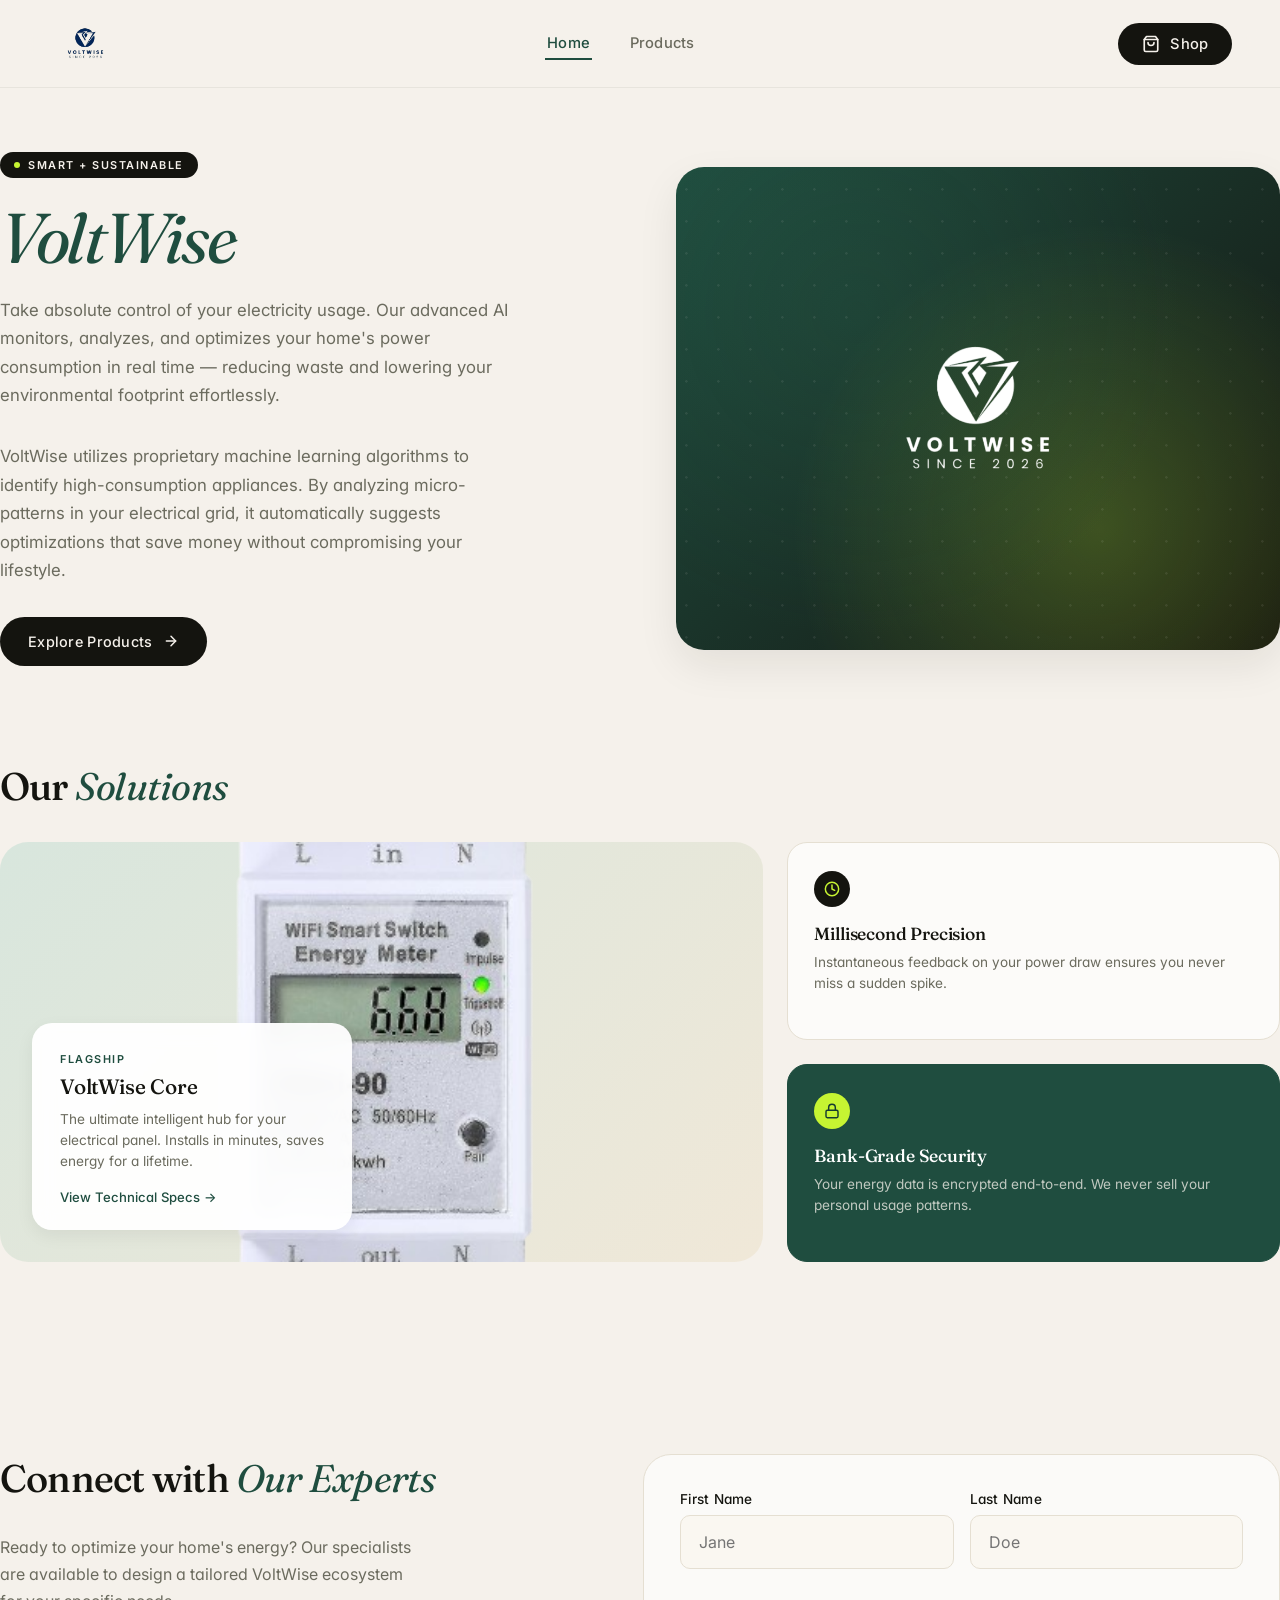
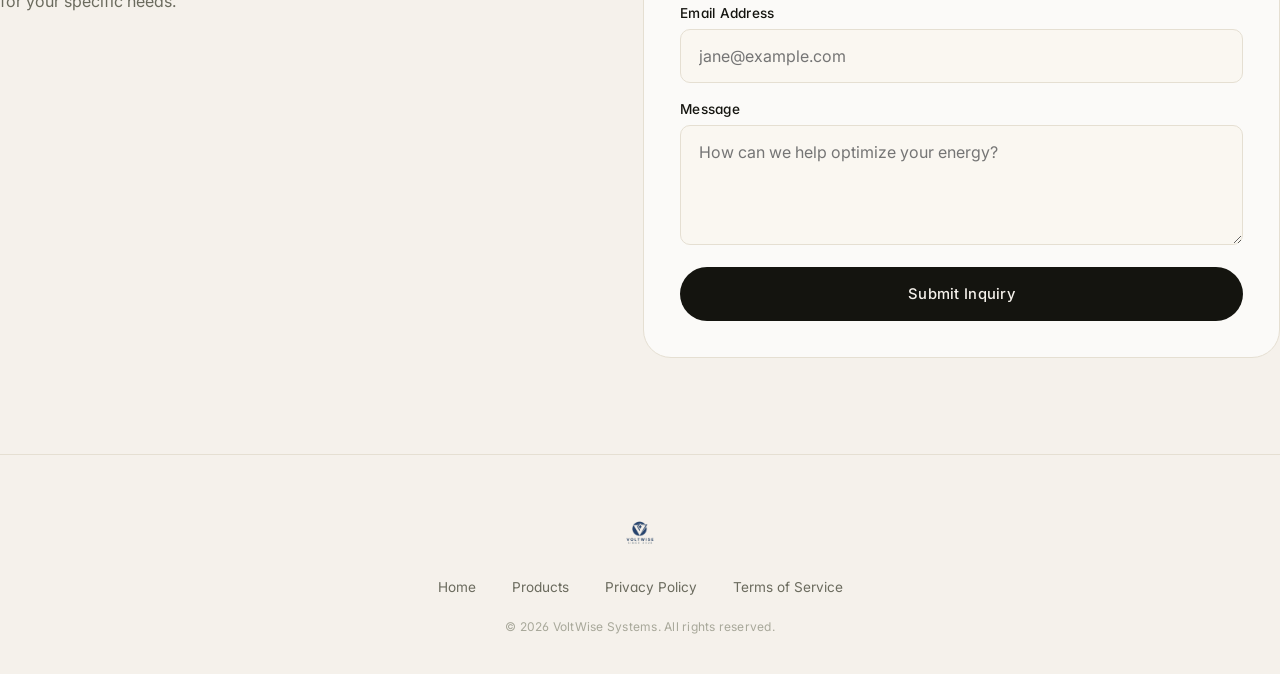
==== commit 526b15b5: "New updates" ====
--- a/index.html
+++ b/index.html
@@ -3,7 +3,7 @@
 <head>
   <meta charset="UTF-8">
   <meta name="viewport" content="width=device-width, initial-scale=1.0">
-  <title></title>
+  <title>VoltWise — Smart Home Energy Management</title>
   <link rel="preconnect" href="https://fonts.googleapis.com">
   <link rel="preconnect" href="https://fonts.gstatic.com" crossorigin>
   <link href="https://fonts.googleapis.com/css2?family=Inter:wght@400;500;600;700;800;900&family=Fraunces:opsz,wght@9..144,400;9..144,500;9..144,600;9..144,700;9..144,800;9..144,900&display=swap" rel="stylesheet">
@@ -14,299 +14,113 @@
 <!-- HEADER -->
 <header class="hdr">
   <div class="hdr-inner">
-    <a class="hdr-logo" href="#">
+    <a class="hdr-logo" href="index.html">
       <img src="imgs/Logo.png" alt="VoltWise Logo" class="hdr-logo-img">
     </a>
-    <span class="hdr-title"></span>
-    <button class="cart-btn" id="cartBtn" aria-label="Open cart">
+    <nav class="hdr-nav">
+      <a href="index.html" class="on">Home</a>
+      <a href="products.html">Products</a>
+    </nav>
+    <a class="cart-btn" href="products.html" aria-label="Shop products">
       <svg viewBox="0 0 24 24" fill="none" stroke="currentColor" stroke-width="2.2" stroke-linecap="round" stroke-linejoin="round">
         <path d="M6 2L3 6v14a2 2 0 002 2h14a2 2 0 002-2V6l-3-4z"/><line x1="3" y1="6" x2="21" y2="6"/><path d="M16 10a4 4 0 01-8 0"/>
       </svg>
-      <span class="cart-btn-label" id="cartLabel">Cart</span>
-      <span class="cart-count hidden" id="cartCount">0</span>
-    </button>
+      <span class="cart-btn-label">Shop</span>
+    </a>
   </div>
 </header>
 
-<!-- MAIN PRODUCT SECTION -->
-<main class="wrap">
-  <div class="product-grid">
-
-    <!-- GALLERY -->
-    <div class="gallery">
-      <div class="gallery-main" id="mainImg">
-        <img id="mainPhoto"
-          src="imgs/Mian.png"
-          alt="VoltWise Smart Energy Meter">
-      </div>
-      <div class="gallery-thumbs" id="thumbs"></div>
+<!-- HERO -->
+<main class="wrap hero">
+  <div class="hero-grid">
+    <div>
+      <span class="hero-eyebrow">Smart + Sustainable</span>
+      <h1 class="hero-title"><em>VoltWise</em></h1>
+      <p class="hero-text">
+        Take absolute control of your electricity usage. Our advanced AI monitors,
+        analyzes, and optimizes your home's power consumption in real time —
+        reducing waste and lowering your environmental footprint effortlessly.
+      </p>
+      <p class="hero-text">
+        VoltWise utilizes proprietary machine learning algorithms to identify
+        high-consumption appliances. By analyzing micro-patterns in your electrical
+        grid, it automatically suggests optimizations that save money without
+        compromising your lifestyle.
+      </p>
+      <a class="btn-primary" href="products.html">
+        Explore Products
+        <svg viewBox="0 0 24 24" fill="none" stroke="currentColor" stroke-width="2.2" stroke-linecap="round" stroke-linejoin="round"><path d="M5 12h14"/><path d="M12 5l7 7-7 7"/></svg>
+      </a>
     </div>
-
-    <!-- INFO -->
-    <div class="info">
-      <p class="info-cat">Smart Home · Energy Management</p>
-      <h1 class="info-name">VoltWise Smart<br><em>Energy</em> Meter</h1>
-
-      <div class="info-rating">
-        <span class="stars">
-          <svg viewBox="0 0 20 20" fill="currentColor"><path d="M9.049 2.927c.3-.921 1.603-.921 1.902 0l1.07 3.292a1 1 0 00.95.69h3.462c.969 0 1.371 1.24.588 1.81l-2.8 2.034a1 1 0 00-.364 1.118l1.07 3.292c.3.921-.755 1.688-1.54 1.118l-2.8-2.034a1 1 0 00-1.175 0l-2.8 2.034c-.784.57-1.838-.197-1.539-1.118l1.07-3.292a1 1 0 00-.364-1.118L2.98 8.72c-.783-.57-.38-1.81.588-1.81h3.461a1 1 0 00.951-.69l1.07-3.292z"/></svg>
-          <svg viewBox="0 0 20 20" fill="currentColor"><path d="M9.049 2.927c.3-.921 1.603-.921 1.902 0l1.07 3.292a1 1 0 00.95.69h3.462c.969 0 1.371 1.24.588 1.81l-2.8 2.034a1 1 0 00-.364 1.118l1.07 3.292c.3.921-.755 1.688-1.54 1.118l-2.8-2.034a1 1 0 00-1.175 0l-2.8 2.034c-.784.57-1.838-.197-1.539-1.118l1.07-3.292a1 1 0 00-.364-1.118L2.98 8.72c-.783-.57-.38-1.81.588-1.81h3.461a1 1 0 00.951-.69l1.07-3.292z"/></svg>
-          <svg viewBox="0 0 20 20" fill="currentColor"><path d="M9.049 2.927c.3-.921 1.603-.921 1.902 0l1.07 3.292a1 1 0 00.95.69h3.462c.969 0 1.371 1.24.588 1.81l-2.8 2.034a1 1 0 00-.364 1.118l1.07 3.292c.3.921-.755 1.688-1.54 1.118l-2.8-2.034a1 1 0 00-1.175 0l-2.8 2.034c-.784.57-1.838-.197-1.539-1.118l1.07-3.292a1 1 0 00-.364-1.118L2.98 8.72c-.783-.57-.38-1.81.588-1.81h3.461a1 1 0 00.951-.69l1.07-3.292z"/></svg>
-          <svg viewBox="0 0 20 20" fill="currentColor"><path d="M9.049 2.927c.3-.921 1.603-.921 1.902 0l1.07 3.292a1 1 0 00.95.69h3.462c.969 0 1.371 1.24.588 1.81l-2.8 2.034a1 1 0 00-.364 1.118l1.07 3.292c.3.921-.755 1.688-1.54 1.118l-2.8-2.034a1 1 0 00-1.175 0l-2.8 2.034c-.784.57-1.838-.197-1.539-1.118l1.07-3.292a1 1 0 00-.364-1.118L2.98 8.72c-.783-.57-.38-1.81.588-1.81h3.461a1 1 0 00.951-.69l1.07-3.292z"/></svg>
-          <svg viewBox="0 0 20 20" fill="currentColor"><path d="M9.049 2.927c.3-.921 1.603-.921 1.902 0l1.07 3.292a1 1 0 00.95.69h3.462c.969 0 1.371 1.24.588 1.81l-2.8 2.034a1 1 0 00-.364 1.118l1.07 3.292c.3.921-.755 1.688-1.54 1.118l-2.8-2.034a1 1 0 00-1.175 0l-2.8 2.034c-.784.57-1.838-.197-1.539-1.118l1.07-3.292a1 1 0 00-.364-1.118L2.98 8.72c-.783-.57-.38-1.81.588-1.81h3.461a1 1 0 00.951-.69l1.07-3.292z"/></svg>
-        </span>
-        <span>4.8 <span style="color:var(--gray-400)">(26 reviews)</span></span>
-        <span class="badge-pill badge-premium">Smart Home</span>
-      </div>
-
-      <div class="price-row">
-        <span class="price">999</span>
-        <span class="price-sar">SAR</span>
-      </div>
-      <div class="price-note">
-        <svg viewBox="0 0 24 24" fill="none" stroke="currentColor" stroke-width="2" stroke-linecap="round" stroke-linejoin="round"><rect x="1" y="3" width="15" height="13" rx="1"/><path d="M16 8h4l3 5v3h-7V8z"/><circle cx="5.5" cy="18.5" r="2.5"/><circle cx="18.5" cy="18.5" r="2.5"/></svg>
-        Free shipping + professional installation included
-      </div>
-
-      <p class="short-desc">
-        A compact smart device installed alongside your home electricity meter. Tracks energy
-        consumption in real time, connects to a mobile app, and alerts you when usage spikes —
-        so you always know which appliances are costing you the most.
-      </p>
-
-      <!-- COLOR CHOICES -->
-      <div class="variant-section">
-        <div class="variant-label">Color: <strong id="colorName">Pearl White</strong></div>
-        <div class="color-options" id="colorOptions">
-          <button class="color-swatch active" data-color="Pearl White" data-img="imgs/Mian.png" style="background:#f0f0f0;" title="Pearl White">
-            <span class="swatch-check">✓</span>
-          </button>
-        </div>
-      </div>
-
-      <div class="key-feats">
-        <div class="kf">
-          <div class="kf-dot">
-            <svg viewBox="0 0 24 24" fill="none" stroke="currentColor" stroke-width="2.5"><path d="M13 2L3 14h9l-1 8 10-12h-9l1-8z" stroke-linecap="round" stroke-linejoin="round"/></svg>
-          </div>
-          <span><strong>Real-time monitoring</strong> — live electricity usage in the app</span>
-        </div>
-        <div class="kf">
-          <div class="kf-dot">
-            <svg viewBox="0 0 24 24" fill="none" stroke="currentColor" stroke-width="2.5"><path d="M18 8h1a4 4 0 010 8h-1M2 8h16v9a4 4 0 01-4 4H6a4 4 0 01-4-4V8z" stroke-linecap="round" stroke-linejoin="round"/><line x1="6" y1="1" x2="6" y2="4" stroke-linecap="round"/><line x1="10" y1="1" x2="10" y2="4" stroke-linecap="round"/><line x1="14" y1="1" x2="14" y2="4" stroke-linecap="round"/></svg>
-          </div>
-          <span><strong>Appliance detection</strong> — identifies which device consumes most</span>
-        </div>
-        <div class="kf">
-          <div class="kf-dot">
-            <svg viewBox="0 0 24 24" fill="none" stroke="currentColor" stroke-width="2.5"><path d="M18 20V10M12 20V4M6 20v-6" stroke-linecap="round" stroke-linejoin="round"/></svg>
-          </div>
-          <span><strong>Smart alerts</strong> — notified when consumption exceeds your limit</span>
-        </div>
-        <div class="kf">
-          <div class="kf-dot">
-            <svg viewBox="0 0 24 24" fill="none" stroke="currentColor" stroke-width="2.5"><circle cx="12" cy="12" r="10"/><path d="M12 8v4l3 3" stroke-linecap="round"/></svg>
-          </div>
-          <span><strong>AI recommendations</strong> — personalized tips to cut your bill</span>
-        </div>
-      </div>
-
-      <div class="actions">
-        <div class="qty-stepper">
-          <button class="qty-b" id="qtyMinus">−</button>
-          <input class="qty-n" type="number" id="qtyInput" value="1" min="1" max="99">
-          <button class="qty-b" id="qtyPlus">+</button>
-        </div>
-        <button class="btn-add" id="addBtn">
-          <svg viewBox="0 0 24 24" fill="none" stroke="currentColor" stroke-width="2.2" stroke-linecap="round" stroke-linejoin="round">
-            <path d="M6 2L3 6v14a2 2 0 002 2h14a2 2 0 002-2V6l-3-4z"/><line x1="3" y1="6" x2="21" y2="6"/><path d="M16 10a4 4 0 01-8 0"/>
-          </svg>
-          Add to Cart
-        </button>
-      </div>
-
-      <div class="trust-mini">
-        <div class="tm">
-          <svg viewBox="0 0 24 24" fill="none" stroke="currentColor" stroke-width="2"><rect x="3" y="11" width="18" height="11" rx="2"/><path d="M7 11V7a5 5 0 0110 0v4"/></svg>
-          SSL-secured checkout
-        </div>
-        <div class="tm">
-          <svg viewBox="0 0 24 24" fill="none" stroke="currentColor" stroke-width="2"><path d="M12 22s8-4 8-10V5l-8-3-8 3v7c0 6 8 10 8 10z"/></svg>
-          1-year manufacturer warranty
-        </div>
-        <div class="tm">
-          <svg viewBox="0 0 24 24" fill="none" stroke="currentColor" stroke-width="2"><polyline points="1 4 1 10 7 10"/><path d="M3.51 15a9 9 0 102.13-9.36L1 10"/></svg>
-          14-day hassle-free returns
-        </div>
-        <div class="tm">
-          <svg viewBox="0 0 24 24" fill="none" stroke="currentColor" stroke-width="2"><rect x="1" y="3" width="15" height="13" rx="1"/><path d="M16 8h4l3 5v3h-7V8z"/><circle cx="5.5" cy="18.5" r="2.5"/><circle cx="18.5" cy="18.5" r="2.5"/></svg>
-          Free delivery + home installation
-        </div>
-      </div>
+    <div class="hero-visual hero-visual-brand">
+      <img src="imgs/Logo.png" alt="VoltWise" class="brand-mark">
     </div>
   </div>
 </main>
 
-<!-- PAYMENT STRIP -->
-<div class="pay-strip">
-  <div class="pay-inner">
-    <span class="pay-label">We Accept</span>
-    <span class="pay-badge p-mada">Mada</span>
-    <span class="pay-badge p-apple">Apple Pay</span>
-    <span class="pay-badge p-tamara">Tamara</span>
-    <span class="pay-badge p-tabby">Tabby</span>
-    <span class="pay-badge p-cod">COD</span>
+<!-- SOLUTIONS -->
+<section class="wrap section" style="padding-top:0">
+  <h3 class="solutions-head">Our <em>Solutions</em></h3>
+  <div class="solutions-grid">
+    <div class="sol-main">
+      <img src="imgs/Main 4.png" alt="VoltWise Core device">
+      <div class="sol-card-overlay">
+        <span class="tag">Flagship</span>
+        <h4>VoltWise Core</h4>
+        <p>The ultimate intelligent hub for your electrical panel. Installs in minutes, saves energy for a lifetime.</p>
+        <a class="sol-link" href="products.html">View Technical Specs →</a>
+      </div>
+    </div>
+    <div class="sol-side">
+      <div class="sol-card">
+        <div class="sol-card-icon">
+          <svg viewBox="0 0 24 24" fill="none" stroke="currentColor" stroke-width="2.2" stroke-linecap="round" stroke-linejoin="round"><circle cx="12" cy="12" r="10"/><path d="M12 6v6l4 2"/></svg>
+        </div>
+        <h5>Millisecond Precision</h5>
+        <p>Instantaneous feedback on your power draw ensures you never miss a sudden spike.</p>
+      </div>
+      <div class="sol-card dark">
+        <div class="sol-card-icon">
+          <svg viewBox="0 0 24 24" fill="none" stroke="currentColor" stroke-width="2.2" stroke-linecap="round" stroke-linejoin="round"><rect x="3" y="11" width="18" height="11" rx="2"/><path d="M7 11V7a5 5 0 0110 0v4"/></svg>
+        </div>
+        <h5>Bank-Grade Security</h5>
+        <p>Your energy data is encrypted end-to-end. We never sell your personal usage patterns.</p>
+      </div>
+    </div>
   </div>
-</div>
+</section>
 
-<!-- TABS SECTION -->
-<div class="wrap">
-  <div class="tabs-section">
-    <div class="tab-bar">
-      <button class="tab on" data-tab="desc">Description</button>
-      <button class="tab" data-tab="specs">Specifications</button>
-      <button class="tab" data-tab="reviews">Reviews (26)</button>
+<!-- CONTACT -->
+<section class="wrap section">
+  <div class="contact-grid">
+    <div>
+      <h3 class="solutions-head">Connect with <em>Our Experts</em></h3>
+      <p class="section-sub" style="text-align:left;max-width:42ch">
+        Ready to optimize your home's energy? Our specialists are available to design a tailored
+        VoltWise ecosystem for your specific needs.
+      </p>
     </div>
-
-    <!-- DESCRIPTION -->
-    <div class="tab-panel on" id="tab-desc">
-      <div class="desc-body">
-        <div class="desc-img">
-          <img src="imgs/Main 4.png" alt="Smart energy monitoring app" loading="lazy">
+    <form class="contact-form" id="contactForm" novalidate>
+      <div class="row2">
+        <div class="fg">
+          <label class="fl" for="c_first">First Name</label>
+          <input class="fi" type="text" id="c_first" placeholder="Jane" required>
         </div>
-        <div class="desc-text">
-          <h2>Monitor. Alert.<br><em>Save More.</em></h2>
-          <p>Many households face high electricity bills without knowing the exact reason or which devices consume the most energy. VoltWise solves this by installing a compact smart meter alongside your home electricity meter — no complex setup, no rewiring.</p>
-          <p>The device connects to a mobile application that shows your real-time usage, breaks down consumption by appliance, and sends instant alerts the moment you exceed a set threshold. You finally know what is costing you money.</p>
-          <p>After analyzing your usage, VoltWise suggests practical improvements — from reducing AC runtime and upgrading to an inverter, to switching to LED lighting or installing motion sensors. Small changes, big savings.</p>
-          <div class="desc-feats">
-            <div class="df">
-              <div class="df-icon">
-                <svg viewBox="0 0 24 24" fill="none" stroke="currentColor" stroke-width="2.2"><path d="M13 2L3 14h9l-1 8 10-12h-9l1-8z" stroke-linecap="round" stroke-linejoin="round"/></svg>
-              </div>
-              <div class="df-body">
-                <strong>Real-Time Monitoring</strong>
-                <span>Live energy data on your phone, updated every second. No waiting until end of month.</span>
-              </div>
-            </div>
-            <div class="df">
-              <div class="df-icon">
-                <svg viewBox="0 0 24 24" fill="none" stroke="currentColor" stroke-width="2.2"><circle cx="12" cy="12" r="10"/><path d="M12 8v4l3 3" stroke-linecap="round"/></svg>
-              </div>
-              <div class="df-body">
-                <strong>AI-Powered Tips</strong>
-                <span>Smart recommendations tailored to your actual usage patterns and home appliances.</span>
-              </div>
-            </div>
-          </div>
+        <div class="fg">
+          <label class="fl" for="c_last">Last Name</label>
+          <input class="fi" type="text" id="c_last" placeholder="Doe" required>
         </div>
       </div>
-    </div>
-
-    <!-- SPECS -->
-    <div class="tab-panel" id="tab-specs">
-      <div class="specs-grid">
-        <dl class="spec-card"><dt>Monitoring Type</dt><dd>Real-Time (Live)</dd></dl>
-        <dl class="spec-card"><dt>Connectivity</dt><dd>Wi-Fi 2.4 GHz + Bluetooth 5.0</dd></dl>
-        <dl class="spec-card"><dt>App Compatibility</dt><dd>iOS 14+ · Android 10+</dd></dl>
-        <dl class="spec-card"><dt>Voltage Support</dt><dd>220V / Type G (Saudi Standard)</dd></dl>
-        <dl class="spec-card"><dt>Measurement Accuracy</dt><dd>±1% (Class 1 precision)</dd></dl>
-        <dl class="spec-card"><dt>Alert System</dt><dd>Push Notifications + SMS</dd></dl>
-        <dl class="spec-card"><dt>Data Storage</dt><dd>Cloud (encrypted) · 24-month history</dd></dl>
-        <dl class="spec-card"><dt>Installation</dt><dd>Professional — included in price</dd></dl>
-        <dl class="spec-card"><dt>Device Dimensions</dt><dd>120 × 80 × 35 mm</dd></dl>
-        <dl class="spec-card"><dt>Weight</dt><dd>185 g</dd></dl>
-        <dl class="spec-card"><dt>Certifications</dt><dd>SASO · CE · Safety Quality Certified</dd></dl>
-        <dl class="spec-card"><dt>Warranty</dt><dd>1 Year (VoltWise)</dd></dl>
+      <div class="fg">
+        <label class="fl" for="c_email">Email Address</label>
+        <input class="fi" type="email" id="c_email" placeholder="jane@example.com" required>
       </div>
-    </div>
-
-    <!-- REVIEWS -->
-    <div class="tab-panel" id="tab-reviews">
-      <div class="reviews-summary">
-        <div class="rs-score">
-          <div class="rs-num">4.8</div>
-          <div class="stars" style="justify-content:center;margin:6px 0">
-            <svg viewBox="0 0 20 20" fill="currentColor" width="16" height="16"><path d="M9.049 2.927c.3-.921 1.603-.921 1.902 0l1.07 3.292a1 1 0 00.95.69h3.462c.969 0 1.371 1.24.588 1.81l-2.8 2.034a1 1 0 00-.364 1.118l1.07 3.292c.3.921-.755 1.688-1.54 1.118l-2.8-2.034a1 1 0 00-1.175 0l-2.8 2.034c-.784.57-1.838-.197-1.539-1.118l1.07-3.292a1 1 0 00-.364-1.118L2.98 8.72c-.783-.57-.38-1.81.588-1.81h3.461a1 1 0 00.951-.69l1.07-3.292z"/></svg>
-            <svg viewBox="0 0 20 20" fill="currentColor" width="16" height="16"><path d="M9.049 2.927c.3-.921 1.603-.921 1.902 0l1.07 3.292a1 1 0 00.95.69h3.462c.969 0 1.371 1.24.588 1.81l-2.8 2.034a1 1 0 00-.364 1.118l1.07 3.292c.3.921-.755 1.688-1.54 1.118l-2.8-2.034a1 1 0 00-1.175 0l-2.8 2.034c-.784.57-1.838-.197-1.539-1.118l1.07-3.292a1 1 0 00-.364-1.118L2.98 8.72c-.783-.57-.38-1.81.588-1.81h3.461a1 1 0 00.951-.69l1.07-3.292z"/></svg>
-            <svg viewBox="0 0 20 20" fill="currentColor" width="16" height="16"><path d="M9.049 2.927c.3-.921 1.603-.921 1.902 0l1.07 3.292a1 1 0 00.95.69h3.462c.969 0 1.371 1.24.588 1.81l-2.8 2.034a1 1 0 00-.364 1.118l1.07 3.292c.3.921-.755 1.688-1.54 1.118l-2.8-2.034a1 1 0 00-1.175 0l-2.8 2.034c-.784.57-1.838-.197-1.539-1.118l1.07-3.292a1 1 0 00-.364-1.118L2.98 8.72c-.783-.57-.38-1.81.588-1.81h3.461a1 1 0 00.951-.69l1.07-3.292z"/></svg>
-            <svg viewBox="0 0 20 20" fill="currentColor" width="16" height="16"><path d="M9.049 2.927c.3-.921 1.603-.921 1.902 0l1.07 3.292a1 1 0 00.95.69h3.462c.969 0 1.371 1.24.588 1.81l-2.8 2.034a1 1 0 00-.364 1.118l1.07 3.292c.3.921-.755 1.688-1.54 1.118l-2.8-2.034a1 1 0 00-1.175 0l-2.8 2.034c-.784.57-1.838-.197-1.539-1.118l1.07-3.292a1 1 0 00-.364-1.118L2.98 8.72c-.783-.57-.38-1.81.588-1.81h3.461a1 1 0 00.951-.69l1.07-3.292z"/></svg>
-            <svg viewBox="0 0 20 20" fill="none" stroke="currentColor" stroke-width="1.5" width="16" height="16"><path d="M9.049 2.927c.3-.921 1.603-.921 1.902 0l1.07 3.292a1 1 0 00.95.69h3.462c.969 0 1.371 1.24.588 1.81l-2.8 2.034a1 1 0 00-.364 1.118l1.07 3.292c.3.921-.755 1.688-1.54 1.118l-2.8-2.034a1 1 0 00-1.175 0l-2.8 2.034c-.784.57-1.838-.197-1.539-1.118l1.07-3.292a1 1 0 00-.364-1.118L2.98 8.72c-.783-.57-.38-1.81.588-1.81h3.461a1 1 0 00.951-.69l1.07-3.292z"/></svg>
-          </div>
-          <div class="rs-total">26 reviews</div>
-        </div>
-        <div class="rs-bars">
-          <div class="bar-row">5★<div class="bar-track"><div class="bar-fill" style="width:75%"></div></div>20</div>
-          <div class="bar-row">4★<div class="bar-track"><div class="bar-fill" style="width:19%"></div></div>5</div>
-          <div class="bar-row">3★<div class="bar-track"><div class="bar-fill" style="width:4%"></div></div>1</div>
-          <div class="bar-row">2★<div class="bar-track"><div class="bar-fill" style="width:0%"></div></div>0</div>
-          <div class="bar-row">1★<div class="bar-track"><div class="bar-fill" style="width:0%"></div></div>0</div>
-        </div>
+      <div class="fg">
+        <label class="fl" for="c_msg">Message</label>
+        <textarea class="fta" id="c_msg" placeholder="How can we help optimize your energy?"></textarea>
       </div>
-      <div class="rev-list">
-        <div class="rev-card">
-          <div class="rev-hdr">
-            <div class="rev-av">FA</div>
-            <div class="rev-meta">
-              <strong>Faisal Al-Rashidi</strong>
-              <span>Riyadh · Verified Purchase · Pearl White</span>
-            </div>
-            <div class="stars" style="margin-left:auto">
-              <svg viewBox="0 0 20 20" fill="currentColor" width="14" height="14"><path d="M9.049 2.927c.3-.921 1.603-.921 1.902 0l1.07 3.292a1 1 0 00.95.69h3.462c.969 0 1.371 1.24.588 1.81l-2.8 2.034a1 1 0 00-.364 1.118l1.07 3.292c.3.921-.755 1.688-1.54 1.118l-2.8-2.034a1 1 0 00-1.175 0l-2.8 2.034c-.784.57-1.838-.197-1.539-1.118l1.07-3.292a1 1 0 00-.364-1.118L2.98 8.72c-.783-.57-.38-1.81.588-1.81h3.461a1 1 0 00.951-.69l1.07-3.292z"/></svg>
-              <svg viewBox="0 0 20 20" fill="currentColor" width="14" height="14"><path d="M9.049 2.927c.3-.921 1.603-.921 1.902 0l1.07 3.292a1 1 0 00.95.69h3.462c.969 0 1.371 1.24.588 1.81l-2.8 2.034a1 1 0 00-.364 1.118l1.07 3.292c.3.921-.755 1.688-1.54 1.118l-2.8-2.034a1 1 0 00-1.175 0l-2.8 2.034c-.784.57-1.838-.197-1.539-1.118l1.07-3.292a1 1 0 00-.364-1.118L2.98 8.72c-.783-.57-.38-1.81.588-1.81h3.461a1 1 0 00.951-.69l1.07-3.292z"/></svg>
-              <svg viewBox="0 0 20 20" fill="currentColor" width="14" height="14"><path d="M9.049 2.927c.3-.921 1.603-.921 1.902 0l1.07 3.292a1 1 0 00.95.69h3.462c.969 0 1.371 1.24.588 1.81l-2.8 2.034a1 1 0 00-.364 1.118l1.07 3.292c.3.921-.755 1.688-1.54 1.118l-2.8-2.034a1 1 0 00-1.175 0l-2.8 2.034c-.784.57-1.838-.197-1.539-1.118l1.07-3.292a1 1 0 00-.364-1.118L2.98 8.72c-.783-.57-.38-1.81.588-1.81h3.461a1 1 0 00.951-.69l1.07-3.292z"/></svg>
-              <svg viewBox="0 0 20 20" fill="currentColor" width="14" height="14"><path d="M9.049 2.927c.3-.921 1.603-.921 1.902 0l1.07 3.292a1 1 0 00.95.69h3.462c.969 0 1.371 1.24.588 1.81l-2.8 2.034a1 1 0 00-.364 1.118l1.07 3.292c.3.921-.755 1.688-1.54 1.118l-2.8-2.034a1 1 0 00-1.175 0l-2.8 2.034c-.784.57-1.838-.197-1.539-1.118l1.07-3.292a1 1 0 00-.364-1.118L2.98 8.72c-.783-.57-.38-1.81.588-1.81h3.461a1 1 0 00.951-.69l1.07-3.292z"/></svg>
-              <svg viewBox="0 0 20 20" fill="currentColor" width="14" height="14"><path d="M9.049 2.927c.3-.921 1.603-.921 1.902 0l1.07 3.292a1 1 0 00.95.69h3.462c.969 0 1.371 1.24.588 1.81l-2.8 2.034a1 1 0 00-.364 1.118l1.07 3.292c.3.921-.755 1.688-1.54 1.118l-2.8-2.034a1 1 0 00-1.175 0l-2.8 2.034c-.784.57-1.838-.197-1.539-1.118l1.07-3.292a1 1 0 00-.364-1.118L2.98 8.72c-.783-.57-.38-1.81.588-1.81h3.461a1 1 0 00.951-.69l1.07-3.292z"/></svg>
-            </div>
-          </div>
-          <p class="rev-text">My electricity bill dropped by 280 SAR the first month after installation. The app clearly shows that our old AC unit was responsible for 60% of our consumption. The installation team was professional and finished in under 30 minutes. Highly recommend to every household in Saudi Arabia.</p>
-        </div>
-        <div class="rev-card">
-          <div class="rev-hdr">
-            <div class="rev-av" style="background:linear-gradient(135deg,var(--accent),var(--navy))">NA</div>
-            <div class="rev-meta">
-              <strong>Noura Al-Anazi</strong>
-              <span>Jeddah · Verified Purchase · Graphite</span>
-            </div>
-            <div class="stars" style="margin-left:auto">
-              <svg viewBox="0 0 20 20" fill="currentColor" width="14" height="14"><path d="M9.049 2.927c.3-.921 1.603-.921 1.902 0l1.07 3.292a1 1 0 00.95.69h3.462c.969 0 1.371 1.24.588 1.81l-2.8 2.034a1 1 0 00-.364 1.118l1.07 3.292c.3.921-.755 1.688-1.54 1.118l-2.8-2.034a1 1 0 00-1.175 0l-2.8 2.034c-.784.57-1.838-.197-1.539-1.118l1.07-3.292a1 1 0 00-.364-1.118L2.98 8.72c-.783-.57-.38-1.81.588-1.81h3.461a1 1 0 00.951-.69l1.07-3.292z"/></svg>
-              <svg viewBox="0 0 20 20" fill="currentColor" width="14" height="14"><path d="M9.049 2.927c.3-.921 1.603-.921 1.902 0l1.07 3.292a1 1 0 00.95.69h3.462c.969 0 1.371 1.24.588 1.81l-2.8 2.034a1 1 0 00-.364 1.118l1.07 3.292c.3.921-.755 1.688-1.54 1.118l-2.8-2.034a1 1 0 00-1.175 0l-2.8 2.034c-.784.57-1.838-.197-1.539-1.118l1.07-3.292a1 1 0 00-.364-1.118L2.98 8.72c-.783-.57-.38-1.81.588-1.81h3.461a1 1 0 00.951-.69l1.07-3.292z"/></svg>
-              <svg viewBox="0 0 20 20" fill="currentColor" width="14" height="14"><path d="M9.049 2.927c.3-.921 1.603-.921 1.902 0l1.07 3.292a1 1 0 00.95.69h3.462c.969 0 1.371 1.24.588 1.81l-2.8 2.034a1 1 0 00-.364 1.118l1.07 3.292c.3.921-.755 1.688-1.54 1.118l-2.8-2.034a1 1 0 00-1.175 0l-2.8 2.034c-.784.57-1.838-.197-1.539-1.118l1.07-3.292a1 1 0 00-.364-1.118L2.98 8.72c-.783-.57-.38-1.81.588-1.81h3.461a1 1 0 00.951-.69l1.07-3.292z"/></svg>
-              <svg viewBox="0 0 20 20" fill="currentColor" width="14" height="14"><path d="M9.049 2.927c.3-.921 1.603-.921 1.902 0l1.07 3.292a1 1 0 00.95.69h3.462c.969 0 1.371 1.24.588 1.81l-2.8 2.034a1 1 0 00-.364 1.118l1.07 3.292c.3.921-.755 1.688-1.54 1.118l-2.8-2.034a1 1 0 00-1.175 0l-2.8 2.034c-.784.57-1.838-.197-1.539-1.118l1.07-3.292a1 1 0 00-.364-1.118L2.98 8.72c-.783-.57-.38-1.81.588-1.81h3.461a1 1 0 00.951-.69l1.07-3.292z"/></svg>
-              <svg viewBox="0 0 20 20" fill="currentColor" width="14" height="14"><path d="M9.049 2.927c.3-.921 1.603-.921 1.902 0l1.07 3.292a1 1 0 00.95.69h3.462c.969 0 1.371 1.24.588 1.81l-2.8 2.034a1 1 0 00-.364 1.118l1.07 3.292c.3.921-.755 1.688-1.54 1.118l-2.8-2.034a1 1 0 00-1.175 0l-2.8 2.034c-.784.57-1.838-.197-1.539-1.118l1.07-3.292a1 1 0 00-.364-1.118L2.98 8.72c-.783-.57-.38-1.81.588-1.81h3.461a1 1 0 00.951-.69l1.07-3.292z"/></svg>
-            </div>
-          </div>
-          <p class="rev-text">As a family of 7, we always struggled with our electricity bill every summer. This device showed us that 3 of our old split ACs were running 22 hours a day! The VoltWise app sent us an alert and recommended upgrading to inverter ACs. We saved over 400 SAR last month alone.</p>
-        </div>
-        <div class="rev-card">
-          <div class="rev-hdr">
-            <div class="rev-av" style="background:linear-gradient(135deg,#0097a7,var(--navy))">KO</div>
-            <div class="rev-meta">
-              <strong>Khalid Al-Otaibi</strong>
-              <span>Dammam · Verified Purchase · Midnight Black</span>
-            </div>
-            <div class="stars" style="margin-left:auto">
-              <svg viewBox="0 0 20 20" fill="currentColor" width="14" height="14"><path d="M9.049 2.927c.3-.921 1.603-.921 1.902 0l1.07 3.292a1 1 0 00.95.69h3.462c.969 0 1.371 1.24.588 1.81l-2.8 2.034a1 1 0 00-.364 1.118l1.07 3.292c.3.921-.755 1.688-1.54 1.118l-2.8-2.034a1 1 0 00-1.175 0l-2.8 2.034c-.784.57-1.838-.197-1.539-1.118l1.07-3.292a1 1 0 00-.364-1.118L2.98 8.72c-.783-.57-.38-1.81.588-1.81h3.461a1 1 0 00.951-.69l1.07-3.292z"/></svg>
-              <svg viewBox="0 0 20 20" fill="currentColor" width="14" height="14"><path d="M9.049 2.927c.3-.921 1.603-.921 1.902 0l1.07 3.292a1 1 0 00.95.69h3.462c.969 0 1.371 1.24.588 1.81l-2.8 2.034a1 1 0 00-.364 1.118l1.07 3.292c.3.921-.755 1.688-1.54 1.118l-2.8-2.034a1 1 0 00-1.175 0l-2.8 2.034c-.784.57-1.838-.197-1.539-1.118l1.07-3.292a1 1 0 00-.364-1.118L2.98 8.72c-.783-.57-.38-1.81.588-1.81h3.461a1 1 0 00.951-.69l1.07-3.292z"/></svg>
-              <svg viewBox="0 0 20 20" fill="currentColor" width="14" height="14"><path d="M9.049 2.927c.3-.921 1.603-.921 1.902 0l1.07 3.292a1 1 0 00.95.69h3.462c.969 0 1.371 1.24.588 1.81l-2.8 2.034a1 1 0 00-.364 1.118l1.07 3.292c.3.921-.755 1.688-1.54 1.118l-2.8-2.034a1 1 0 00-1.175 0l-2.8 2.034c-.784.57-1.838-.197-1.539-1.118l1.07-3.292a1 1 0 00-.364-1.118L2.98 8.72c-.783-.57-.38-1.81.588-1.81h3.461a1 1 0 00.951-.69l1.07-3.292z"/></svg>
-              <svg viewBox="0 0 20 20" fill="currentColor" width="14" height="14"><path d="M9.049 2.927c.3-.921 1.603-.921 1.902 0l1.07 3.292a1 1 0 00.95.69h3.462c.969 0 1.371 1.24.588 1.81l-2.8 2.034a1 1 0 00-.364 1.118l1.07 3.292c.3.921-.755 1.688-1.54 1.118l-2.8-2.034a1 1 0 00-1.175 0l-2.8 2.034c-.784.57-1.838-.197-1.539-1.118l1.07-3.292a1 1 0 00-.364-1.118L2.98 8.72c-.783-.57-.38-1.81.588-1.81h3.461a1 1 0 00.951-.69l1.07-3.292z"/></svg>
-              <svg viewBox="0 0 20 20" fill="none" stroke="currentColor" stroke-width="1.5" width="14" height="14"><path d="M9.049 2.927c.3-.921 1.603-.921 1.902 0l1.07 3.292a1 1 0 00.95.69h3.462c.969 0 1.371 1.24.588 1.81l-2.8 2.034a1 1 0 00-.364 1.118l1.07 3.292c.3.921-.755 1.688-1.54 1.118l-2.8-2.034a1 1 0 00-1.175 0l-2.8 2.034c-.784.57-1.838-.197-1.539-1.118l1.07-3.292a1 1 0 00-.364-1.118L2.98 8.72c-.783-.57-.38-1.81.588-1.81h3.461a1 1 0 00.951-.69l1.07-3.292z"/></svg>
-            </div>
-          </div>
-          <p class="rev-text">Great product and concept. The app is very clean and easy to use. My only feedback is I wish the history went back more than 24 months. Otherwise the installation was fast, the real-time data is accurate when I compared it to the SEC meter, and the alerts work perfectly. 4 stars from me.</p>
-        </div>
-      </div>
-    </div>
-
-  </div>
-</div>
-
-<!-- BRAND STATEMENT -->
-<section class="brand-statement">
-  <div class="bs-inner">
-    <p class="bs-eyebrow">VoltWise</p>
-    <h2 class="bs-line">Save energy.<br><em>Save money.</em><br>Live smarter.</h2>
-    <p class="bs-sub">A smarter home starts with knowing where your energy actually goes.</p>
+      <button type="submit" class="btn-submit">Submit Inquiry</button>
+    </form>
   </div>
 </section>
 
@@ -317,196 +131,22 @@
       <img src="imgs/Logo.png" alt="VoltWise Logo" class="foot-logo-img">
     </div>
     <div class="foot-links">
+      <a href="index.html">Home</a>
+      <a href="products.html">Products</a>
+      <a href="#">Privacy Policy</a>
       <a href="#">Terms of Service</a>
-      <a href="#">Contact Us</a>
     </div>
-    <div class="foot-copy">© 2026 VoltWise (MIS343). All rights reserved.</div>
+    <div class="foot-copy">© 2026 VoltWise Systems. All rights reserved.</div>
   </div>
 </footer>
 
-
-<!-- CART DRAWER -->
-<div class="drawer-overlay" id="overlay"></div>
-<div class="drawer" id="drawer">
-
-  <!-- Panel: Cart -->
-  <div id="panelCart" style="display:flex;flex-direction:column;height:100%">
-    <div class="drawer-hdr">
-      <h2>Your Cart</h2>
-      <button class="close-btn" id="closeDrawer" aria-label="Close cart">
-        <svg viewBox="0 0 24 24" fill="none" stroke="currentColor" stroke-width="2.5" stroke-linecap="round"><line x1="18" y1="6" x2="6" y2="18"/><line x1="6" y1="6" x2="18" y2="18"/></svg>
-      </button>
-    </div>
-    <div class="drawer-body" id="cartItems">
-      <div class="empty-cart">
-        <svg viewBox="0 0 24 24" fill="none" stroke="currentColor" stroke-width="1.5" stroke-linecap="round" stroke-linejoin="round">
-          <path d="M6 2L3 6v14a2 2 0 002 2h14a2 2 0 002-2V6l-3-4z"/><line x1="3" y1="6" x2="21" y2="6"/><path d="M16 10a4 4 0 01-8 0"/>
-        </svg>
-        <p>Your cart is empty.<br>Add the Smart Energy Meter above.</p>
-      </div>
-    </div>
-    <div class="drawer-foot" id="cartFoot" style="display:none">
-      <div class="summary-rows" id="cartSummary"></div>
-      <button class="btn-checkout" id="toCheckout">
-        <svg viewBox="0 0 24 24" fill="none" stroke="currentColor" stroke-width="2.2" stroke-linecap="round" stroke-linejoin="round"><path d="M5 12h14"/><path d="M12 5l7 7-7 7"/></svg>
-        Proceed to Checkout
-      </button>
-      <a href="#" class="back-shop" id="continueShopping">← Continue shopping</a>
-    </div>
-  </div>
-
-  <!-- Panel: Checkout -->
-  <div id="panelCheckout">
-    <div class="co-hdr">
-      <button class="back-btn" id="backToCart">
-        <svg viewBox="0 0 24 24" fill="none" stroke="currentColor" stroke-width="2.5" stroke-linecap="round"><path d="M19 12H5"/><path d="M12 19l-7-7 7-7"/></svg>
-        Back to cart
-      </button>
-      <h2>Checkout</h2>
-      <button class="close-btn" id="closeCheckout" aria-label="Close">
-        <svg viewBox="0 0 24 24" fill="none" stroke="currentColor" stroke-width="2.5" stroke-linecap="round"><line x1="18" y1="6" x2="6" y2="18"/><line x1="6" y1="6" x2="18" y2="18"/></svg>
-      </button>
-    </div>
-    <div class="co-body" id="checkoutBody">
-      <div class="progress">
-        <div class="pdot on" id="pd1"></div>
-        <div class="pdot" id="pd2"></div>
-        <div class="pdot" id="pd3"></div>
-      </div>
-
-      <div class="co-order-mini">
-        <h4>Order Summary</h4>
-        <div id="coItems"></div>
-        <hr style="border:none;border-top:1px solid var(--gray-200);margin:10px 0">
-        <div class="co-totals" id="coTotals"></div>
-      </div>
-
-      <form id="checkoutForm" novalidate>
-
-        <div class="co-section">Contact</div>
-        <div class="row2">
-          <div class="fg">
-            <label class="fl" for="f_first">First Name *</label>
-            <input class="fi" type="text" id="f_first" placeholder="Mohammed" required>
-            <div class="ferr" id="e_first">Required</div>
-          </div>
-          <div class="fg">
-            <label class="fl" for="f_last">Last Name *</label>
-            <input class="fi" type="text" id="f_last" placeholder="Al-Harbi" required>
-            <div class="ferr" id="e_last">Required</div>
-          </div>
-        </div>
-        <div class="fg">
-          <label class="fl" for="f_email">Email Address *</label>
-          <input class="fi" type="email" id="f_email" placeholder="you@example.com" required>
-          <div class="ferr" id="e_email">Enter a valid email</div>
-        </div>
-        <div class="fg">
-          <label class="fl" for="f_phone">Phone *</label>
-          <div style="display:flex;gap:8px">
-            <div style="background:var(--gray-100);border:1.5px solid var(--gray-200);border-radius:var(--r-md);padding:10px 12px;font-size:.85rem;color:var(--gray-600);white-space:nowrap;display:flex;align-items:center">+966</div>
-            <input class="fi" type="tel" id="f_phone" placeholder="5xxxxxxxx" required style="flex:1">
-          </div>
-          <div class="ferr" id="e_phone">Required</div>
-        </div>
-
-        <div class="co-section">Shipping Address</div>
-        <div class="fg">
-          <label class="fl" for="f_address">Address *</label>
-          <input class="fi" type="text" id="f_address" placeholder="Street, building number" required>
-          <div class="ferr" id="e_address">Required</div>
-        </div>
-        <div class="row2">
-          <div class="fg">
-            <label class="fl" for="f_city">City *</label>
-            <input class="fi" type="text" id="f_city" placeholder="Riyadh" required>
-            <div class="ferr" id="e_city">Required</div>
-          </div>
-          <div class="fg">
-            <label class="fl" for="f_region">Region *</label>
-            <select class="fs" id="f_region" required>
-              <option value="">Select...</option>
-              <option>Riyadh</option><option>Makkah</option><option>Madinah</option>
-              <option>Eastern Province</option><option>Asir</option><option>Tabuk</option>
-              <option>Qassim</option><option>Hail</option><option>Jizan</option>
-              <option>Najran</option><option>Al Bahah</option><option>Al Jawf</option>
-              <option>Northern Borders</option>
-            </select>
-            <div class="ferr" id="e_region">Required</div>
-          </div>
-        </div>
-
-        <div class="co-section">Delivery Method</div>
-        <label class="opt-card">
-          <input type="radio" name="delivery" value="standard" checked>
-          <div class="opt-lbl"><strong>Standard · 3–5 days</strong><span>SMSA / Aramex / SPL</span></div>
-          <span class="opt-price" id="stdPrice">FREE</span>
-        </label>
-        <label class="opt-card">
-          <input type="radio" name="delivery" value="express">
-          <div class="opt-lbl"><strong>Express · 1–2 days</strong><span>Priority handling</span></div>
-          <span class="opt-price">50 SAR</span>
-        </label>
-        <label class="opt-card">
-          <input type="radio" name="delivery" value="sameday">
-          <div class="opt-lbl"><strong>Same-Day</strong><span>Selected cities only</span></div>
-          <span class="opt-price">99 SAR</span>
-        </label>
-
-        <div class="co-section">Payment Method</div>
-        <label class="opt-card">
-          <input type="radio" name="payment" value="mada" checked>
-          <span class="pay-icon" style="background:#00a490">Mada</span>
-          <div class="opt-lbl"><strong>Mada</strong><span>Saudi debit card</span></div>
-        </label>
-        <label class="opt-card">
-          <input type="radio" name="payment" value="applepay">
-          <span class="pay-icon" style="background:#1c1c1e">Pay</span>
-          <div class="opt-lbl"><strong>Apple Pay</strong><span>Face ID checkout</span></div>
-        </label>
-        <label class="opt-card">
-          <input type="radio" name="payment" value="tamara">
-          <span class="pay-icon" style="background:#2a6b4f">TAM</span>
-          <div class="opt-lbl"><strong>Tamara</strong><span>Buy now, pay in 3 installments</span></div>
-        </label>
-        <label class="opt-card">
-          <input type="radio" name="payment" value="tabby">
-          <span class="pay-icon" style="background:#3d3d3d">TAB</span>
-          <div class="opt-lbl"><strong>Tabby</strong><span>Pay in 4 interest-free payments</span></div>
-        </label>
-        <label class="opt-card">
-          <input type="radio" name="payment" value="cod">
-          <span class="pay-icon" style="background:var(--success)">COD</span>
-          <div class="opt-lbl"><strong>Cash on Delivery</strong><span>Pay when it arrives</span></div>
-        </label>
-
-      </form>
-    </div>
-    <div class="co-foot">
-      <button class="btn-place" id="placeOrderBtn">
-        <svg viewBox="0 0 24 24" fill="none" stroke="currentColor" stroke-width="2.5" stroke-linecap="round" stroke-linejoin="round"><polyline points="20 6 9 17 4 12"/></svg>
-        Place Order
-      </button>
-      <div class="secure-note">
-        <svg viewBox="0 0 24 24" fill="none" stroke="currentColor" stroke-width="2"><rect x="3" y="11" width="18" height="11" rx="2"/><path d="M7 11V7a5 5 0 0110 0v4"/></svg>
-        Secured by SSL · All data encrypted
-      </div>
-    </div>
-  </div>
-
-  <!-- Panel: Confirmation -->
-  <div id="panelConfirm">
-    <div class="confirm-body" id="confirmBody"></div>
-    <div class="conf-foot">
-      <button class="btn-again" id="shopAgainBtn">Shop Again</button>
-    </div>
-  </div>
-
-</div>
-
-<!-- TOAST CONTAINER -->
-<div class="toast-wrap" id="toastWrap"></div>
-
-<script src="script.js"></script>
+<script>
+  document.getElementById('contactForm')?.addEventListener('submit', e => {
+    e.preventDefault();
+    const btn = e.target.querySelector('.btn-submit');
+    btn.textContent = 'Thank you — we will be in touch';
+    btn.disabled = true;
+  });
+</script>
 </body>
 </html>
--- a/style.css
+++ b/style.css
@@ -250,6 +250,62 @@
   font-size: 1rem; font-weight: 500; color: var(--ink-mute);
   letter-spacing: .04em;
 }
+.price-old {
+  font-family: var(--font-sans);
+  font-size: 1.05rem; font-weight: 500;
+  color: var(--ink-faint);
+  text-decoration: line-through;
+  margin-left: 8px;
+}
+.price-discount {
+  display: inline-block;
+  background: var(--lime); color: var(--ink);
+  font-size: .72rem; font-weight: 700;
+  letter-spacing: .04em;
+  padding: 4px 10px; border-radius: var(--r-full);
+  margin-left: 6px;
+}
+
+/* Fast delivery checkbox card */
+.fast-deliv {
+  display: flex; align-items: center; gap: 14px;
+  padding: 16px 18px;
+  border: 1.5px solid var(--line);
+  border-radius: var(--r-lg);
+  background: var(--cream-soft);
+  cursor: pointer;
+  margin-bottom: 18px;
+  transition: all var(--ease);
+}
+.fast-deliv:hover { border-color: var(--ink-mute); }
+.fast-deliv:has(input:checked) {
+  border-color: var(--forest);
+  background: rgba(198,229,210,.35);
+}
+.fast-deliv input[type=checkbox] {
+  width: 20px; height: 20px;
+  accent-color: var(--forest);
+  flex-shrink: 0; cursor: pointer;
+}
+.fd-icon {
+  width: 36px; height: 36px; border-radius: var(--r-full);
+  background: var(--ink); color: var(--lime);
+  display: flex; align-items: center; justify-content: center;
+  flex-shrink: 0;
+}
+.fd-icon svg { width: 16px; height: 16px; }
+.fd-body { flex: 1; display: flex; flex-direction: column; }
+.fd-body strong {
+  font-family: var(--font-serif);
+  font-size: 1rem; font-weight: 500; color: var(--ink);
+}
+.fd-body span { font-size: .82rem; color: var(--ink-mute); }
+.fd-price {
+  font-family: var(--font-serif);
+  font-size: 1rem; font-weight: 600; color: var(--forest);
+  letter-spacing: -.01em;
+}
+
 .price-note {
   display: flex; align-items: center; gap: 8px;
   font-size: .82rem; color: var(--forest); font-weight: 500;
@@ -1172,3 +1228,367 @@
   .gallery-main { cursor: default; }
   .gallery-main:hover img { transform: none; }
 }
+
+/* ─────────────────────────────────────────────
+   HOMEPAGE & PRODUCTS PAGE
+   ───────────────────────────────────────────── */
+
+/* Nav links inside header (replaces the empty title slot) */
+.hdr-nav {
+  display: flex; gap: 36px;
+  justify-self: center;
+}
+.hdr-nav a {
+  font-size: .92rem; font-weight: 500; color: var(--ink-mute);
+  letter-spacing: .01em;
+  position: relative;
+  padding: 6px 2px;
+  transition: color var(--ease);
+}
+.hdr-nav a:hover { color: var(--ink); }
+.hdr-nav a.on {
+  color: var(--forest);
+  border-bottom: 2px solid var(--forest);
+}
+
+/* ─── HERO ─── */
+.hero {
+  padding: 64px 0 96px;
+  animation: fadeUp .8s var(--ease-slow) both;
+}
+.hero-grid {
+  display: grid;
+  grid-template-columns: 1fr 1fr;
+  gap: 72px;
+  align-items: center;
+}
+@media(max-width:880px){ .hero-grid { grid-template-columns: 1fr; gap: 40px; } }
+.hero-eyebrow {
+  display: inline-flex; align-items: center; gap: 8px;
+  padding: 6px 14px;
+  border-radius: var(--r-full);
+  background: var(--ink); color: var(--cream);
+  font-size: .68rem; font-weight: 600;
+  text-transform: uppercase; letter-spacing: .14em;
+  margin-bottom: 24px;
+}
+.hero-eyebrow::before {
+  content: ""; width: 6px; height: 6px; border-radius: 50%;
+  background: var(--lime);
+}
+.hero-title {
+  font-family: var(--font-serif);
+  font-size: clamp(2.6rem, 5.5vw, 4.4rem);
+  font-weight: 500; color: var(--ink);
+  line-height: 1.02; letter-spacing: -.035em;
+  margin-bottom: 22px;
+}
+.hero-title em { font-style: italic; color: var(--forest); font-weight: 400; }
+.hero-text {
+  font-size: 1.05rem; color: var(--ink-mute);
+  line-height: 1.7; margin-bottom: 32px;
+  max-width: 48ch;
+}
+.btn-primary {
+  display: inline-flex; align-items: center; gap: 10px;
+  padding: 16px 28px;
+  background: var(--ink); color: var(--cream);
+  border-radius: var(--r-full);
+  font-size: .9rem; font-weight: 500; letter-spacing: .02em;
+  transition: all var(--ease);
+}
+.btn-primary:hover { background: var(--forest); color: var(--lime); transform: translateY(-1px); }
+.btn-primary svg { width: 16px; height: 16px; }
+
+.hero-visual {
+  aspect-ratio: 5/4;
+  border-radius: var(--r-2xl);
+  background: linear-gradient(135deg, var(--cream-warm), var(--cream-soft));
+  display: flex; align-items: center; justify-content: center;
+  padding: 40px;
+  box-shadow: var(--sh-lg);
+  animation: scaleIn 1s var(--ease-slow) both;
+}
+.hero-visual img { max-width: 100%; max-height: 100%; object-fit: contain; }
+
+/* Brand-only hero visual (no product) */
+.hero-visual-brand {
+  background:
+    radial-gradient(circle at 30% 30%, rgba(45,106,82,.18), transparent 60%),
+    radial-gradient(circle at 70% 75%, rgba(198,244,50,.22), transparent 55%),
+    linear-gradient(135deg, var(--forest) 0%, var(--ink) 100%);
+  position: relative;
+  overflow: hidden;
+}
+.hero-visual-brand::before {
+  content: "";
+  position: absolute; inset: -10%;
+  background:
+    radial-gradient(circle at 20% 20%, rgba(245,241,235,.08) 0 1px, transparent 1.5px) 0 0/32px 32px;
+  pointer-events: none;
+  animation: float-bg 22s ease-in-out infinite;
+}
+.hero-visual-brand .brand-mark {
+  max-width: 70%;
+  max-height: 60%;
+  filter: brightness(0) invert(1);
+  position: relative; z-index: 1;
+  animation: fadeUp 1s var(--ease-slow) both;
+}
+
+/* ─── SECTION HEADERS ─── */
+.section { padding: 96px 0; }
+.section-head { text-align: center; max-width: 720px; margin: 0 auto 64px; }
+.section-title {
+  font-family: var(--font-serif);
+  font-size: clamp(2rem, 4vw, 2.8rem);
+  font-weight: 500; color: var(--ink);
+  letter-spacing: -.03em; line-height: 1.1;
+  margin-bottom: 16px;
+}
+.section-title em { font-style: italic; color: var(--forest); font-weight: 400; }
+.section-sub { font-size: 1rem; color: var(--ink-mute); line-height: 1.7; }
+
+/* ─── FEATURES (3-up) ─── */
+.features-grid {
+  display: grid;
+  grid-template-columns: repeat(3, 1fr);
+  gap: 48px;
+}
+@media(max-width:760px){ .features-grid { grid-template-columns: 1fr; gap: 32px; } }
+.feat {
+  text-align: left;
+  padding: 8px 0;
+}
+.feat-icon {
+  width: 44px; height: 44px; border-radius: var(--r-full);
+  background: var(--ink); color: var(--lime);
+  display: flex; align-items: center; justify-content: center;
+  margin-bottom: 20px;
+}
+.feat-icon svg { width: 18px; height: 18px; }
+.feat-label {
+  font-size: .72rem; font-weight: 600; color: var(--forest);
+  text-transform: uppercase; letter-spacing: .14em;
+  margin-bottom: 10px;
+}
+.feat-text { font-size: .95rem; color: var(--ink-mute); line-height: 1.65; }
+
+/* ─── SOLUTIONS ─── */
+.solutions-head {
+  font-family: var(--font-serif);
+  font-size: clamp(1.8rem, 3.5vw, 2.4rem);
+  font-weight: 500; color: var(--ink);
+  letter-spacing: -.02em; margin-bottom: 32px;
+}
+.solutions-head em { font-style: italic; color: var(--forest); font-weight: 400; }
+.solutions-grid {
+  display: grid;
+  grid-template-columns: 1.55fr 1fr;
+  gap: 24px;
+}
+@media(max-width:880px){ .solutions-grid { grid-template-columns: 1fr; } }
+
+.sol-main {
+  position: relative;
+  border-radius: var(--r-2xl);
+  overflow: hidden;
+  background: linear-gradient(135deg, #d8e6dd, #f0e8d8);
+  min-height: 420px;
+  padding: 32px;
+  display: flex; align-items: flex-end;
+}
+.sol-main img {
+  position: absolute; inset: 0;
+  width: 100%; height: 100%;
+  object-fit: cover; object-position: center;
+}
+.sol-card-overlay {
+  position: relative; z-index: 1;
+  background: rgba(255,255,255,.95);
+  backdrop-filter: blur(10px);
+  border-radius: var(--r-xl);
+  padding: 24px 28px;
+  max-width: 320px;
+  box-shadow: var(--sh-md);
+}
+.sol-card-overlay .tag {
+  display: inline-block;
+  font-size: .68rem; font-weight: 600;
+  text-transform: uppercase; letter-spacing: .14em;
+  color: var(--forest); margin-bottom: 8px;
+}
+.sol-card-overlay h4 {
+  font-family: var(--font-serif);
+  font-size: 1.3rem; font-weight: 500; color: var(--ink);
+  margin-bottom: 10px; letter-spacing: -.01em;
+}
+.sol-card-overlay p {
+  font-size: .85rem; color: var(--ink-mute); line-height: 1.55;
+  margin-bottom: 14px;
+}
+.sol-link {
+  font-size: .82rem; font-weight: 500; color: var(--forest);
+  display: inline-flex; align-items: center; gap: 6px;
+  transition: gap var(--ease);
+}
+.sol-link:hover { gap: 10px; }
+
+.sol-side { display: grid; gap: 24px; }
+.sol-card {
+  border-radius: var(--r-xl);
+  padding: 28px 26px;
+  background: rgba(255,255,255,.7);
+  border: 1px solid var(--line);
+}
+.sol-card.dark {
+  background: var(--forest);
+  color: var(--leaf);
+  border-color: var(--forest);
+}
+.sol-card-icon {
+  width: 36px; height: 36px; border-radius: var(--r-full);
+  background: var(--ink); color: var(--lime);
+  display: flex; align-items: center; justify-content: center;
+  margin-bottom: 16px;
+}
+.sol-card.dark .sol-card-icon { background: var(--lime); color: var(--forest-deep); }
+.sol-card-icon svg { width: 16px; height: 16px; }
+.sol-card h5 {
+  font-family: var(--font-serif);
+  font-size: 1.1rem; font-weight: 500;
+  margin-bottom: 8px; letter-spacing: -.01em;
+  color: var(--ink);
+}
+.sol-card.dark h5 { color: #fff; }
+.sol-card p { font-size: .85rem; line-height: 1.6; color: var(--ink-mute); }
+.sol-card.dark p { color: rgba(245,241,235,.75); }
+
+/* ─── CONTACT ─── */
+.contact-grid {
+  display: grid;
+  grid-template-columns: 1fr 1.1fr;
+  gap: 64px;
+  align-items: start;
+}
+@media(max-width:880px){ .contact-grid { grid-template-columns: 1fr; gap: 36px; } }
+.contact-form {
+  background: rgba(255,255,255,.65);
+  border: 1px solid var(--line);
+  border-radius: var(--r-2xl);
+  padding: 36px;
+}
+.contact-form .row2 { gap: 16px; margin-bottom: 18px; }
+.contact-form .fg { margin-bottom: 18px; }
+.contact-form .fta { min-height: 120px; resize: vertical; font-family: var(--font-sans); }
+.btn-submit {
+  width: 100%; height: 54px;
+  background: var(--ink); color: var(--cream);
+  border-radius: var(--r-full);
+  font-size: .92rem; font-weight: 500; letter-spacing: .02em;
+  transition: all var(--ease);
+}
+.btn-submit:hover { background: var(--forest); color: var(--lime); }
+
+/* ─── PRODUCTS PAGE ─── */
+.products-grid {
+  display: grid;
+  grid-template-columns: repeat(auto-fill, minmax(300px, 1fr));
+  gap: 32px;
+  padding-bottom: 96px;
+}
+.product-card {
+  display: flex; flex-direction: column;
+  background: rgba(255,255,255,.6);
+  border: 1px solid var(--line);
+  border-radius: var(--r-2xl);
+  overflow: hidden;
+  transition: transform var(--ease), box-shadow var(--ease);
+}
+.product-card:hover { transform: translateY(-4px); box-shadow: var(--sh-lg); }
+.pc-media {
+  position: relative;
+  background: linear-gradient(135deg, var(--cream-warm), var(--cream-soft));
+  padding: 36px;
+  aspect-ratio: 1.1;
+  display: flex; align-items: center; justify-content: center;
+}
+.pc-media img { max-width: 80%; max-height: 100%; object-fit: contain; }
+.pc-tag {
+  position: absolute; top: 18px; left: 18px;
+  background: var(--ink); color: var(--cream);
+  font-size: .65rem; font-weight: 600;
+  letter-spacing: .14em; text-transform: uppercase;
+  padding: 6px 12px; border-radius: var(--r-full);
+}
+.pc-body { padding: 24px 26px 26px; display: flex; flex-direction: column; flex: 1; }
+.pc-name {
+  font-family: var(--font-serif);
+  font-size: 1.25rem; font-weight: 500; color: var(--ink);
+  margin-bottom: 10px; letter-spacing: -.01em;
+}
+.pc-desc {
+  font-size: .9rem; color: var(--ink-mute); line-height: 1.6;
+  margin-bottom: 18px;
+}
+.pc-feats {
+  display: flex; flex-direction: column; gap: 8px;
+  margin-bottom: 20px; padding-bottom: 18px;
+  border-bottom: 1px solid var(--line);
+}
+.pc-feat { display: flex; align-items: center; gap: 8px; font-size: .85rem; color: var(--ink); }
+.pc-feat svg { width: 14px; height: 14px; color: var(--forest); flex-shrink: 0; }
+.pc-foot {
+  display: flex; align-items: center; justify-content: space-between;
+  margin-top: auto;
+}
+.pc-price {
+  font-family: var(--font-serif);
+  font-size: 1.2rem; font-weight: 600; color: var(--ink);
+  letter-spacing: -.01em;
+}
+.btn-pc-add {
+  background: var(--ink); color: var(--cream);
+  padding: 10px 18px; border-radius: var(--r-full);
+  font-size: .82rem; font-weight: 500;
+  transition: all var(--ease);
+}
+.btn-pc-add:hover { background: var(--forest); color: var(--lime); }
+
+/* Coming Soon variant */
+.product-card.coming-soon { opacity: .92; }
+.pc-media-soon {
+  background: repeating-linear-gradient(135deg, var(--cream-warm) 0 14px, var(--cream-soft) 14px 28px);
+  display: flex; align-items: center; justify-content: center;
+  position: relative;
+}
+.pc-media-soon .soon-icon {
+  width: 56px; height: 56px;
+  color: var(--ink-faint);
+}
+.soon-badge {
+  position: absolute; top: 18px; right: 18px;
+  background: var(--lime); color: var(--ink);
+  font-size: .65rem; font-weight: 700;
+  letter-spacing: .14em; text-transform: uppercase;
+  padding: 6px 12px; border-radius: var(--r-full);
+}
+.pc-price-soon { color: var(--ink-faint); letter-spacing: .1em; }
+.btn-pc-add.disabled,
+.btn-pc-add[disabled] {
+  background: var(--cream-warm); color: var(--ink-mute);
+  cursor: not-allowed;
+}
+.btn-pc-add.disabled:hover,
+.btn-pc-add[disabled]:hover {
+  background: var(--cream-warm); color: var(--ink-mute);
+}
+
+.pill-filter {
+  display: inline-block;
+  padding: 10px 26px;
+  background: var(--forest); color: #fff;
+  border-radius: var(--r-full);
+  font-size: .85rem; font-weight: 500;
+  margin-bottom: 56px;
+}
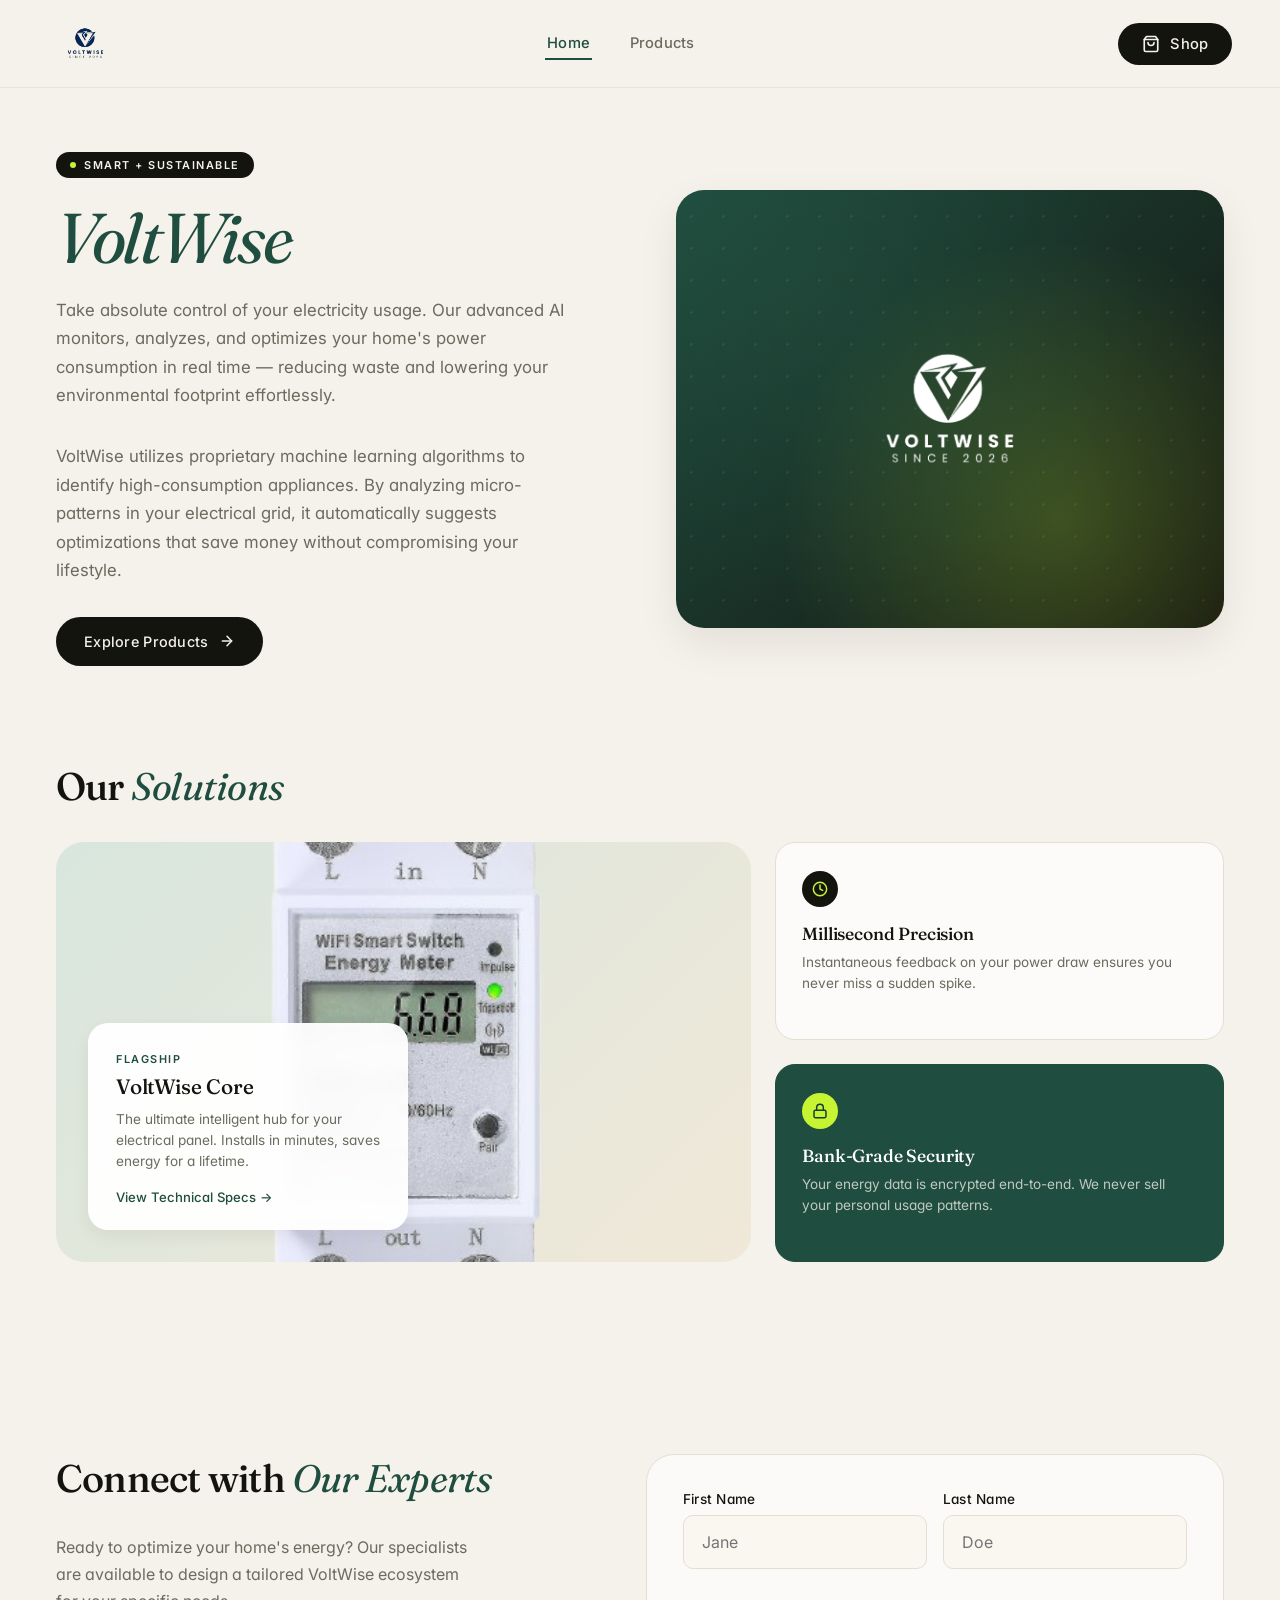
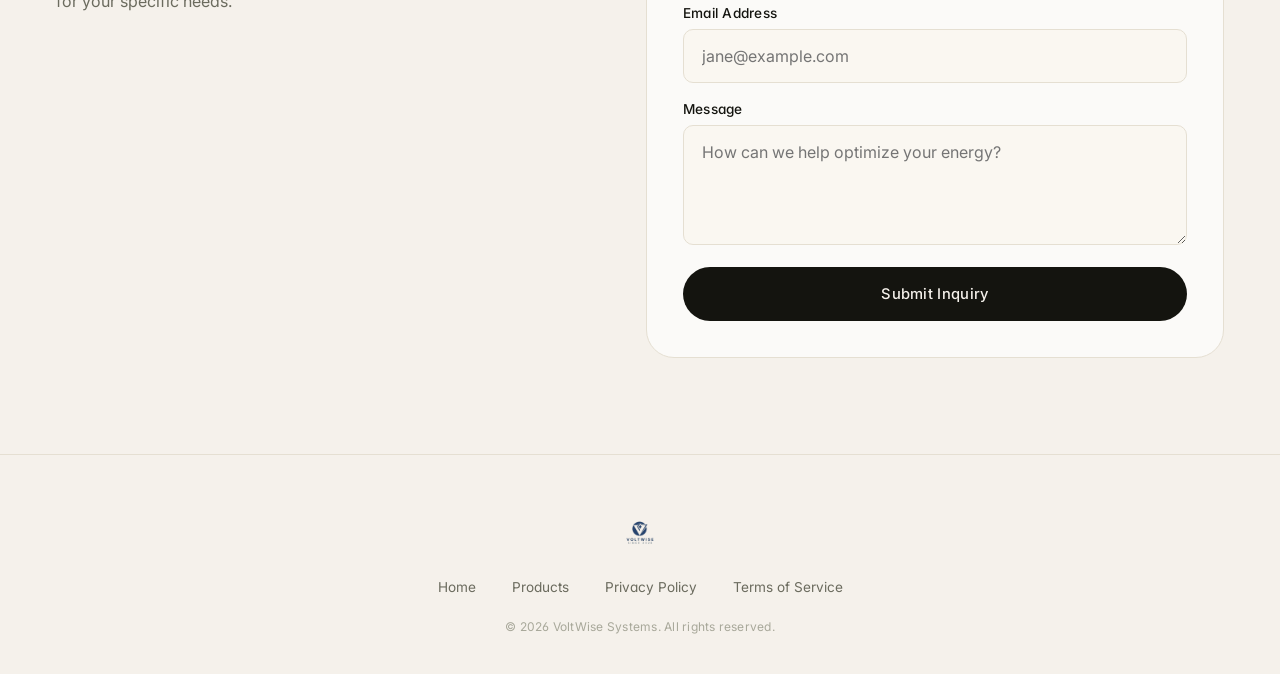
==== commit caa9abe1: "Fix .hero/.section overriding .wrap horizontal padding — text no longer hugs edges" ====
--- a/index.html
+++ b/index.html
@@ -7,7 +7,7 @@
   <link rel="preconnect" href="https://fonts.googleapis.com">
   <link rel="preconnect" href="https://fonts.gstatic.com" crossorigin>
   <link href="https://fonts.googleapis.com/css2?family=Inter:wght@400;500;600;700;800;900&family=Fraunces:opsz,wght@9..144,400;9..144,500;9..144,600;9..144,700;9..144,800;9..144,900&display=swap" rel="stylesheet">
-  <link rel="stylesheet" href="style.css">
+  <link rel="stylesheet" href="style.css?v=7">
 </head>
 <body>
 
@@ -59,7 +59,7 @@
 </main>
 
 <!-- SOLUTIONS -->
-<section class="wrap section" style="padding-top:0">
+<section class="wrap section section-tight">
   <h3 class="solutions-head">Our <em>Solutions</em></h3>
   <div class="solutions-grid">
     <div class="sol-main">
--- a/style.css
+++ b/style.css
@@ -1078,8 +1078,8 @@
 
 /* Small tablet / large phone (≤720px) */
 @media(max-width:720px) {
-  .hdr-inner { padding: 0 20px; gap: 12px; }
-  .wrap, .pay-inner, .foot-inner { padding: 0 20px; }
+  .hdr-inner { padding: 0 26px; gap: 12px; }
+  .wrap, .pay-inner, .foot-inner { padding: 0 26px; }
   .bs-inner { padding: 0 24px; }
   .sb-inner { padding: 12px 20px; gap: 12px; }
   .hdr { height: 72px; }
@@ -1102,10 +1102,10 @@
 
 /* iPhone & small phones (≤480px) */
 @media(max-width:480px) {
-  .hdr-inner { padding: 0 16px; gap: 8px; }
-  .wrap, .pay-inner, .foot-inner { padding: 0 16px; }
-  .bs-inner { padding: 0 20px; }
-  .sb-inner { padding: 10px 16px; gap: 10px; }
+  .hdr-inner { padding: 0 22px; gap: 8px; }
+  .wrap, .pay-inner, .foot-inner { padding: 0 22px; }
+  .bs-inner { padding: 0 24px; }
+  .sb-inner { padding: 10px 22px; gap: 10px; }
 
   .hdr { height: 64px; }
   .hdr-logo-img { height: 40px; max-width: 130px; }
@@ -1213,7 +1213,9 @@
 
 /* iPhone SE / very narrow (≤360px) */
 @media(max-width:360px) {
-  .hdr-inner { padding: 0 12px; gap: 8px; }
+  .hdr-inner { padding: 0 18px; gap: 8px; }
+  .wrap, .pay-inner, .foot-inner { padding: 0 18px; }
+  .bs-inner { padding: 0 20px; }
   .hdr { height: 60px; }
   .hdr-logo-img { height: 36px; max-width: 110px; }
   .hdr-title { font-size: .8rem; }
@@ -1230,6 +1232,214 @@
 }
 
 /* ─────────────────────────────────────────────
+   RESPONSIVE TUNING — Homepage / Products / Hero
+   ───────────────────────────────────────────── */
+
+/* Tablet (≤960px) — homepage sections */
+@media(max-width:960px) {
+  .hero { padding-top: 48px; padding-bottom: 64px; }
+  .hero-grid { gap: 48px; }
+  .section { padding-top: 64px; padding-bottom: 64px; }
+  .section-head { margin-bottom: 48px; }
+  .features-grid { gap: 32px; }
+  .solutions-grid { gap: 18px; }
+  .sol-main { min-height: 360px; padding: 24px; }
+  .contact-grid { gap: 40px; }
+  .contact-form { padding: 28px; }
+  .products-grid {
+    grid-template-columns: repeat(auto-fill, minmax(260px, 1fr));
+    gap: 24px;
+  }
+}
+
+/* Small tablet / large phone (≤720px) */
+@media(max-width:720px) {
+  .hdr-nav { gap: 20px; }
+  .hdr-nav a { font-size: .85rem; }
+
+  .hero { padding-top: 32px; padding-bottom: 48px; }
+  .hero-grid { grid-template-columns: 1fr; gap: 32px; }
+  .hero-visual { aspect-ratio: 4/3; padding: 28px; order: -1; }
+  .hero-text { font-size: .98rem; }
+
+  .section { padding-top: 56px; padding-bottom: 56px; }
+  .section-head { margin-bottom: 36px; }
+  .features-grid { grid-template-columns: 1fr; gap: 24px; }
+
+  .solutions-grid { grid-template-columns: 1fr; gap: 18px; }
+  .sol-main { min-height: 320px; padding: 20px; }
+  .sol-card-overlay { max-width: 100%; padding: 18px 20px; }
+  .sol-side { gap: 18px; }
+  .sol-card { padding: 22px 20px; }
+
+  .contact-grid { grid-template-columns: 1fr; gap: 28px; }
+  .contact-form { padding: 24px; border-radius: var(--r-xl); }
+
+  .products-grid {
+    grid-template-columns: 1fr;
+    gap: 20px;
+    padding-bottom: 64px;
+  }
+  .pc-media { padding: 28px; }
+  .pc-body { padding: 20px 22px 22px; }
+}
+
+/* Phone (≤480px) */
+@media(max-width:480px) {
+  .hdr-nav { gap: 14px; }
+  .hdr-nav a { font-size: .8rem; padding: 4px 0; }
+
+  .hero { padding-top: 24px; padding-bottom: 36px; }
+  .hero-eyebrow { font-size: .62rem; padding: 5px 12px; margin-bottom: 18px; }
+  .hero-title { margin-bottom: 16px; }
+  .hero-text { font-size: .92rem; margin-bottom: 22px; }
+  .hero-visual { aspect-ratio: 1; padding: 24px; border-radius: var(--r-xl); }
+  .hero-visual-brand .brand-mark { max-width: 65%; }
+
+  .btn-primary { padding: 14px 22px; font-size: .85rem; width: 100%; justify-content: center; }
+
+  .section { padding-top: 44px; padding-bottom: 44px; }
+  .section-head { margin-bottom: 28px; }
+  .section-title { font-size: 1.7rem; }
+  .section-sub { font-size: .92rem; }
+  .solutions-head { font-size: 1.6rem; margin-bottom: 22px; }
+
+  .feat-icon { width: 40px; height: 40px; margin-bottom: 14px; }
+  .feat-text { font-size: .9rem; }
+
+  .sol-main { min-height: 280px; border-radius: var(--r-xl); }
+  .sol-card-overlay h4 { font-size: 1.15rem; }
+  .sol-card { border-radius: var(--r-lg); padding: 20px 18px; }
+
+  .contact-form { padding: 20px; }
+
+  .products-grid { gap: 16px; padding-bottom: 48px; }
+  .pc-media { padding: 22px; aspect-ratio: 1.05; }
+  .pc-body { padding: 18px 18px 20px; }
+  .pc-name { font-size: 1.1rem; }
+  .pc-desc { font-size: .85rem; margin-bottom: 14px; }
+  .pc-feats { gap: 6px; padding-bottom: 14px; margin-bottom: 14px; }
+  .pc-feat { font-size: .8rem; }
+  .btn-pc-add { padding: 9px 14px; font-size: .78rem; }
+  .pc-price { font-size: 1.1rem; }
+  .pill-filter { padding: 9px 22px; font-size: .8rem; margin-bottom: 36px; }
+
+  .soon-badge { top: 14px; right: 14px; font-size: .6rem; padding: 5px 10px; }
+  .pc-media-soon .soon-icon { width: 44px; height: 44px; }
+
+  /* Fast delivery card on small screens */
+  .fast-deliv { padding: 12px 14px; gap: 10px; }
+  .fd-icon { width: 32px; height: 32px; }
+  .fd-body strong { font-size: .92rem; }
+  .fd-body span { font-size: .76rem; }
+  .fd-price { font-size: .9rem; }
+
+  /* Discount badges */
+  .price-old { font-size: .9rem; }
+  .price-discount { font-size: .65rem; padding: 3px 8px; }
+}
+
+/* Very narrow (≤360px) */
+@media(max-width:360px) {
+  .hero-title { font-size: 2rem; }
+  .section-title { font-size: 1.5rem; }
+  .solutions-head { font-size: 1.4rem; }
+  .pc-foot { flex-direction: column; align-items: flex-start; gap: 10px; }
+  .btn-pc-add { width: 100%; text-align: center; }
+}
+
+/* ─────────────────────────────────────────────
+   MOBILE TYPOGRAPHY PASS
+   Match the readable, breathing text style
+   shown across hero & product description
+   ───────────────────────────────────────────── */
+@media(max-width:720px) {
+  /* Body text — looser, larger, more readable */
+  .hero-text,
+  .section-sub,
+  .feat-text,
+  .pc-desc,
+  .sol-card p,
+  .sol-card-overlay p,
+  .desc-text p,
+  .short-desc,
+  .rev-text {
+    font-size: 1rem;
+    line-height: 1.75;
+    color: var(--ink-mute);
+  }
+
+  /* Spacing between stacked paragraphs */
+  .hero-text + .hero-text,
+  .desc-text p + p {
+    margin-top: 14px;
+  }
+
+  /* Headings — tighter line-height, never cramped */
+  .hero-title,
+  .section-title,
+  .solutions-head,
+  .desc-text h2,
+  .info-name,
+  .bs-line {
+    line-height: 1.08;
+    letter-spacing: -.025em;
+  }
+
+  /* Section heads — left-align on phone for better read */
+  .section-head {
+    text-align: left;
+    margin-left: 0;
+    margin-right: 0;
+  }
+
+  /* Eyebrow / labels — keep generous spacing */
+  .hero-eyebrow,
+  .feat-label,
+  .info-cat,
+  .co-section {
+    letter-spacing: .14em;
+  }
+
+  /* Product card text breathing */
+  .pc-name { line-height: 1.25; margin-bottom: 8px; }
+  .pc-desc { margin-bottom: 16px; }
+
+  /* Solution card text */
+  .sol-card h5,
+  .sol-card-overlay h4 {
+    line-height: 1.2;
+    margin-bottom: 10px;
+  }
+
+  /* Form labels — readable */
+  .fl { font-size: .88rem; margin-bottom: 8px; }
+}
+
+@media(max-width:480px) {
+  /* Slightly smaller but still spacious on phone */
+  .hero-text,
+  .section-sub,
+  .feat-text,
+  .pc-desc,
+  .sol-card p,
+  .sol-card-overlay p,
+  .desc-text p,
+  .short-desc,
+  .rev-text {
+    font-size: .98rem;
+    line-height: 1.7;
+  }
+  .hero-text + .hero-text { margin-top: 16px; }
+
+  /* Center pill filter & CTA on standalone pages */
+  .pill-filter { display: block; margin-left: auto; margin-right: auto; width: fit-content; }
+
+  /* Section head can re-center on small phones for hero feel */
+  .section-head { text-align: center; }
+}
+
+/* ─────────────────────────────────────────────
    HOMEPAGE & PRODUCTS PAGE
    ───────────────────────────────────────────── */
 
@@ -1253,7 +1463,8 @@
 
 /* ─── HERO ─── */
 .hero {
-  padding: 64px 0 96px;
+  padding-top: 64px;
+  padding-bottom: 96px;
   animation: fadeUp .8s var(--ease-slow) both;
 }
 .hero-grid {
@@ -1337,7 +1548,8 @@
 }
 
 /* ─── SECTION HEADERS ─── */
-.section { padding: 96px 0; }
+.section { padding-top: 96px; padding-bottom: 96px; }
+.section.section-tight { padding-top: 0; }
 .section-head { text-align: center; max-width: 720px; margin: 0 auto 64px; }
 .section-title {
   font-family: var(--font-serif);
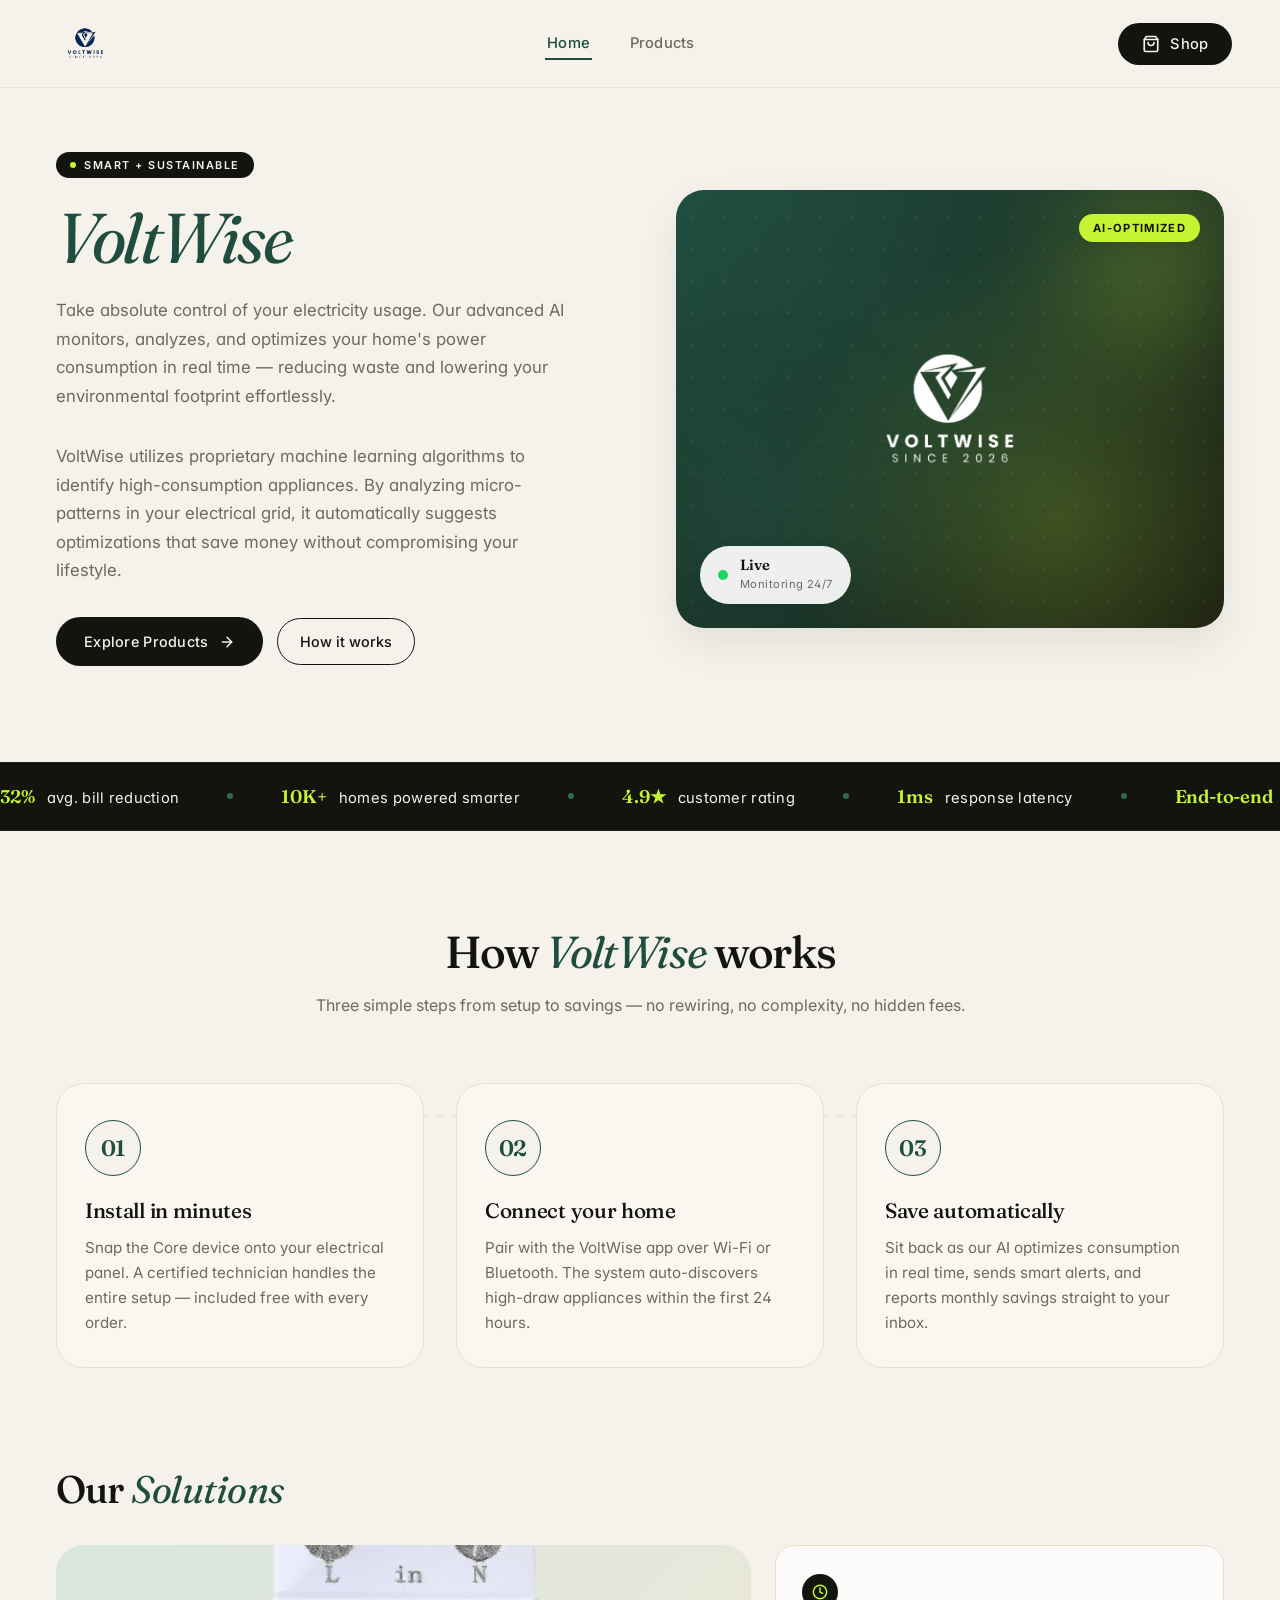
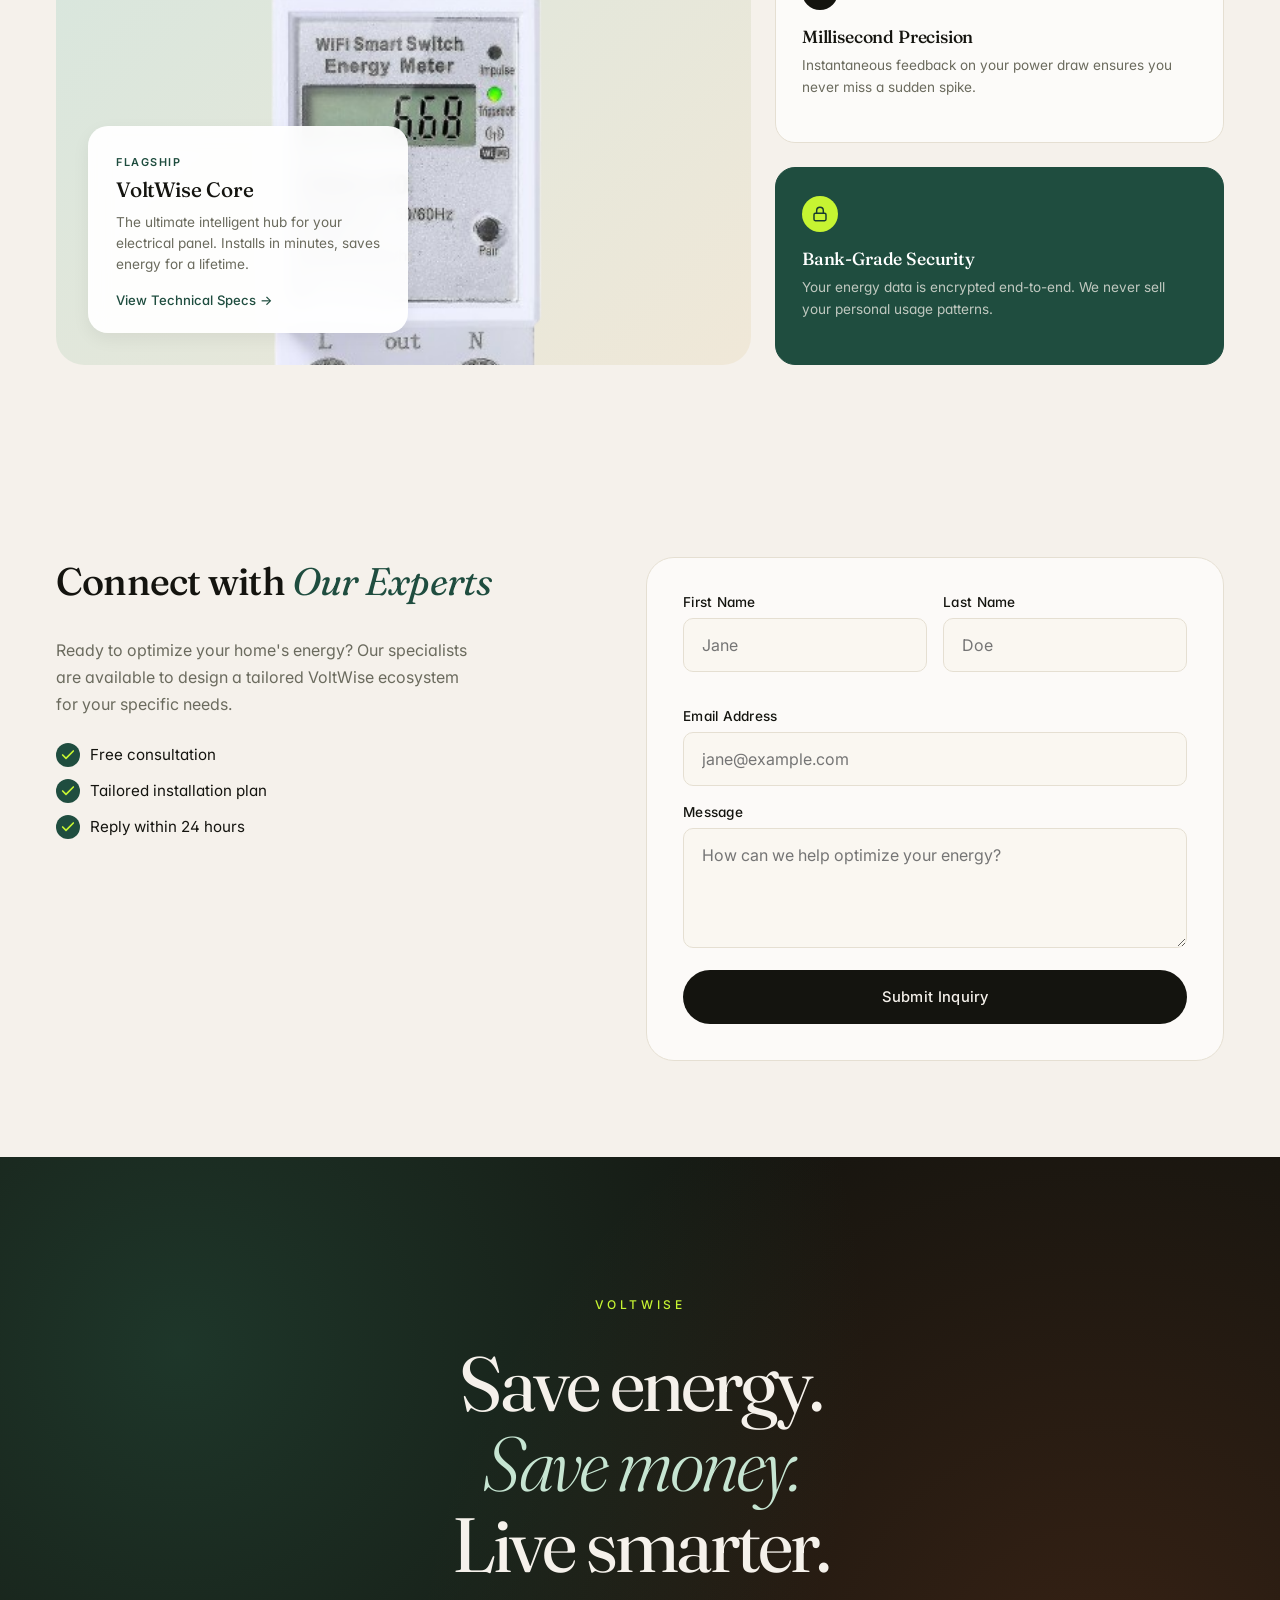
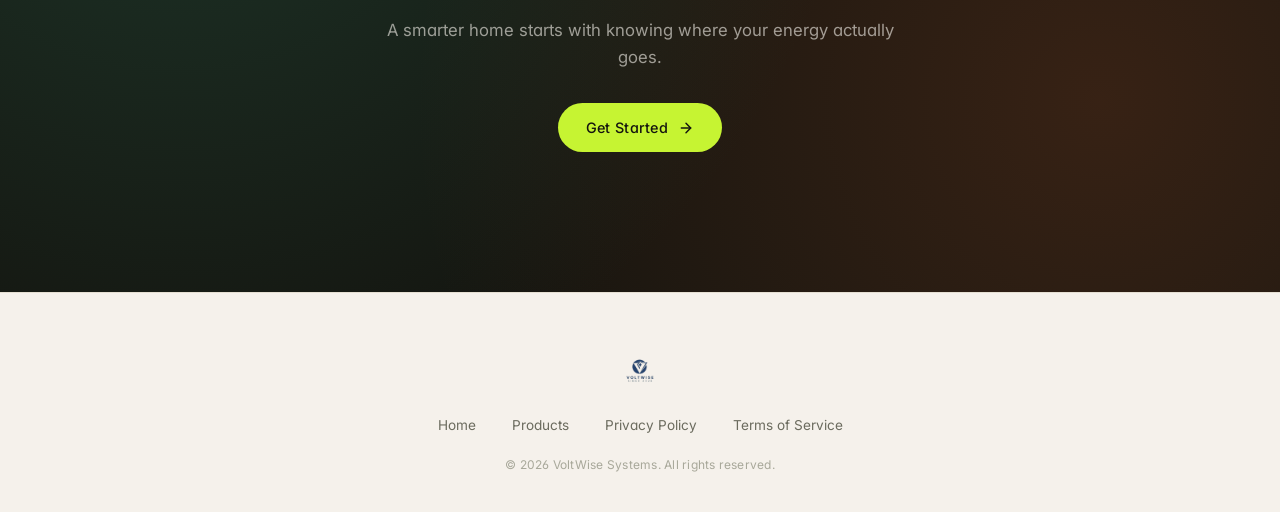
==== commit 36524127: "Polish homepage: scroll-reveal, hero orbs/live-stat, metrics marquee, How-it-works, brand statement" ====
--- a/index.html
+++ b/index.html
@@ -7,7 +7,7 @@
   <link rel="preconnect" href="https://fonts.googleapis.com">
   <link rel="preconnect" href="https://fonts.gstatic.com" crossorigin>
   <link href="https://fonts.googleapis.com/css2?family=Inter:wght@400;500;600;700;800;900&family=Fraunces:opsz,wght@9..144,400;9..144,500;9..144,600;9..144,700;9..144,800;9..144,900&display=swap" rel="stylesheet">
-  <link rel="stylesheet" href="style.css?v=7">
+  <link rel="stylesheet" href="style.css?v=8">
 </head>
 <body>
 
@@ -33,36 +33,106 @@
 <!-- HERO -->
 <main class="wrap hero">
   <div class="hero-grid">
-    <div>
-      <span class="hero-eyebrow">Smart + Sustainable</span>
-      <h1 class="hero-title"><em>VoltWise</em></h1>
-      <p class="hero-text">
+    <div class="hero-copy">
+      <span class="hero-eyebrow reveal">Smart + Sustainable</span>
+      <h1 class="hero-title reveal"><em>VoltWise</em></h1>
+      <p class="hero-text reveal" data-delay="120">
         Take absolute control of your electricity usage. Our advanced AI monitors,
         analyzes, and optimizes your home's power consumption in real time —
         reducing waste and lowering your environmental footprint effortlessly.
       </p>
-      <p class="hero-text">
+      <p class="hero-text reveal" data-delay="180">
         VoltWise utilizes proprietary machine learning algorithms to identify
         high-consumption appliances. By analyzing micro-patterns in your electrical
         grid, it automatically suggests optimizations that save money without
         compromising your lifestyle.
       </p>
-      <a class="btn-primary" href="products.html">
-        Explore Products
-        <svg viewBox="0 0 24 24" fill="none" stroke="currentColor" stroke-width="2.2" stroke-linecap="round" stroke-linejoin="round"><path d="M5 12h14"/><path d="M12 5l7 7-7 7"/></svg>
-      </a>
-    </div>
-    <div class="hero-visual hero-visual-brand">
+      <div class="hero-actions reveal" data-delay="240">
+        <a class="btn-primary" href="products.html">
+          Explore Products
+          <svg viewBox="0 0 24 24" fill="none" stroke="currentColor" stroke-width="2.2" stroke-linecap="round" stroke-linejoin="round"><path d="M5 12h14"/><path d="M12 5l7 7-7 7"/></svg>
+        </a>
+        <a class="btn-ghost" href="#how">
+          How it works
+        </a>
+      </div>
+    </div>
+    <div class="hero-visual hero-visual-brand reveal" data-delay="100">
+      <div class="hero-orb"></div>
+      <div class="hero-orb hero-orb-2"></div>
       <img src="imgs/Logo.png" alt="VoltWise" class="brand-mark">
+      <div class="hero-stat">
+        <span class="hero-stat-dot"></span>
+        <div>
+          <strong>Live</strong>
+          <span>Monitoring 24/7</span>
+        </div>
+      </div>
+      <div class="hero-chip">AI-Optimized</div>
     </div>
   </div>
 </main>
+
+<!-- METRICS MARQUEE -->
+<section class="metrics">
+  <div class="metrics-track">
+    <div class="metrics-row">
+      <span class="m-item"><strong>32%</strong> avg. bill reduction</span>
+      <span class="m-dot"></span>
+      <span class="m-item"><strong>10K+</strong> homes powered smarter</span>
+      <span class="m-dot"></span>
+      <span class="m-item"><strong>4.9★</strong> customer rating</span>
+      <span class="m-dot"></span>
+      <span class="m-item"><strong>1ms</strong> response latency</span>
+      <span class="m-dot"></span>
+      <span class="m-item"><strong>End-to-end</strong> encryption</span>
+      <span class="m-dot"></span>
+    </div>
+    <div class="metrics-row" aria-hidden="true">
+      <span class="m-item"><strong>32%</strong> avg. bill reduction</span>
+      <span class="m-dot"></span>
+      <span class="m-item"><strong>10K+</strong> homes powered smarter</span>
+      <span class="m-dot"></span>
+      <span class="m-item"><strong>4.9★</strong> customer rating</span>
+      <span class="m-dot"></span>
+      <span class="m-item"><strong>1ms</strong> response latency</span>
+      <span class="m-dot"></span>
+      <span class="m-item"><strong>End-to-end</strong> encryption</span>
+      <span class="m-dot"></span>
+    </div>
+  </div>
+</section>
+
+<!-- HOW IT WORKS -->
+<section class="wrap section" id="how">
+  <div class="section-head reveal">
+    <h2 class="section-title">How <em>VoltWise</em> works</h2>
+    <p class="section-sub">Three simple steps from setup to savings — no rewiring, no complexity, no hidden fees.</p>
+  </div>
+  <div class="steps-grid">
+    <div class="step reveal">
+      <div class="step-num">01</div>
+      <h4>Install in minutes</h4>
+      <p>Snap the Core device onto your electrical panel. A certified technician handles the entire setup — included free with every order.</p>
+    </div>
+    <div class="step reveal" data-delay="120">
+      <div class="step-num">02</div>
+      <h4>Connect your home</h4>
+      <p>Pair with the VoltWise app over Wi-Fi or Bluetooth. The system auto-discovers high-draw appliances within the first 24 hours.</p>
+    </div>
+    <div class="step reveal" data-delay="240">
+      <div class="step-num">03</div>
+      <h4>Save automatically</h4>
+      <p>Sit back as our AI optimizes consumption in real time, sends smart alerts, and reports monthly savings straight to your inbox.</p>
+    </div>
+  </div>
+</section>
 
 <!-- SOLUTIONS -->
 <section class="wrap section section-tight">
-  <h3 class="solutions-head">Our <em>Solutions</em></h3>
+  <h3 class="solutions-head reveal">Our <em>Solutions</em></h3>
   <div class="solutions-grid">
-    <div class="sol-main">
+    <div class="sol-main reveal">
       <img src="imgs/Main 4.png" alt="VoltWise Core device">
       <div class="sol-card-overlay">
         <span class="tag">Flagship</span>
@@ -72,14 +142,14 @@
       </div>
     </div>
     <div class="sol-side">
-      <div class="sol-card">
+      <div class="sol-card reveal" data-delay="100">
         <div class="sol-card-icon">
           <svg viewBox="0 0 24 24" fill="none" stroke="currentColor" stroke-width="2.2" stroke-linecap="round" stroke-linejoin="round"><circle cx="12" cy="12" r="10"/><path d="M12 6v6l4 2"/></svg>
         </div>
         <h5>Millisecond Precision</h5>
         <p>Instantaneous feedback on your power draw ensures you never miss a sudden spike.</p>
       </div>
-      <div class="sol-card dark">
+      <div class="sol-card dark reveal" data-delay="200">
         <div class="sol-card-icon">
           <svg viewBox="0 0 24 24" fill="none" stroke="currentColor" stroke-width="2.2" stroke-linecap="round" stroke-linejoin="round"><rect x="3" y="11" width="18" height="11" rx="2"/><path d="M7 11V7a5 5 0 0110 0v4"/></svg>
         </div>
@@ -93,14 +163,19 @@
 <!-- CONTACT -->
 <section class="wrap section">
   <div class="contact-grid">
-    <div>
+    <div class="reveal">
       <h3 class="solutions-head">Connect with <em>Our Experts</em></h3>
       <p class="section-sub" style="text-align:left;max-width:42ch">
         Ready to optimize your home's energy? Our specialists are available to design a tailored
         VoltWise ecosystem for your specific needs.
       </p>
-    </div>
-    <form class="contact-form" id="contactForm" novalidate>
+      <ul class="contact-perks">
+        <li><svg viewBox="0 0 24 24" fill="none" stroke="currentColor" stroke-width="2.5" stroke-linecap="round" stroke-linejoin="round"><polyline points="20 6 9 17 4 12"/></svg> Free consultation</li>
+        <li><svg viewBox="0 0 24 24" fill="none" stroke="currentColor" stroke-width="2.5" stroke-linecap="round" stroke-linejoin="round"><polyline points="20 6 9 17 4 12"/></svg> Tailored installation plan</li>
+        <li><svg viewBox="0 0 24 24" fill="none" stroke="currentColor" stroke-width="2.5" stroke-linecap="round" stroke-linejoin="round"><polyline points="20 6 9 17 4 12"/></svg> Reply within 24 hours</li>
+      </ul>
+    </div>
+    <form class="contact-form reveal" data-delay="120" id="contactForm" novalidate>
       <div class="row2">
         <div class="fg">
           <label class="fl" for="c_first">First Name</label>
@@ -121,6 +196,19 @@
       </div>
       <button type="submit" class="btn-submit">Submit Inquiry</button>
     </form>
+  </div>
+</section>
+
+<!-- BRAND STATEMENT (closing) -->
+<section class="brand-statement">
+  <div class="bs-inner">
+    <p class="bs-eyebrow">VoltWise</p>
+    <h2 class="bs-line">Save energy.<br><em>Save money.</em><br>Live smarter.</h2>
+    <p class="bs-sub">A smarter home starts with knowing where your energy actually goes.</p>
+    <a class="btn-primary btn-on-dark" href="products.html" style="margin-top:32px">
+      Get Started
+      <svg viewBox="0 0 24 24" fill="none" stroke="currentColor" stroke-width="2.2" stroke-linecap="round" stroke-linejoin="round"><path d="M5 12h14"/><path d="M12 5l7 7-7 7"/></svg>
+    </a>
   </div>
 </section>
 
@@ -141,6 +229,20 @@
 </footer>
 
 <script>
+  // Scroll-reveal observer
+  const io = new IntersectionObserver((entries) => {
+    entries.forEach(e => {
+      if (e.isIntersecting) {
+        const d = e.target.dataset.delay || 0;
+        e.target.style.transitionDelay = d + 'ms';
+        e.target.classList.add('in');
+        io.unobserve(e.target);
+      }
+    });
+  }, { threshold: 0.12 });
+  document.querySelectorAll('.reveal').forEach(el => io.observe(el));
+
+  // Contact form
   document.getElementById('contactForm')?.addEventListener('submit', e => {
     e.preventDefault();
     const btn = e.target.querySelector('.btn-submit');
--- a/style.css
+++ b/style.css
@@ -1232,11 +1232,238 @@
 }
 
 /* ─────────────────────────────────────────────
+   HOMEPAGE — POLISH PASS
+   ───────────────────────────────────────────── */
+
+/* Scroll-reveal */
+.reveal {
+  opacity: 0;
+  transform: translateY(24px);
+  transition: opacity .9s var(--ease-slow), transform .9s var(--ease-slow);
+  will-change: opacity, transform;
+}
+.reveal.in { opacity: 1; transform: none; }
+
+/* Hero copy & actions */
+.hero-actions {
+  display: flex; gap: 14px; align-items: center; flex-wrap: wrap;
+  margin-top: 4px;
+}
+.btn-ghost {
+  display: inline-flex; align-items: center; gap: 8px;
+  padding: 14px 22px;
+  border-radius: var(--r-full);
+  font-size: .9rem; font-weight: 500; color: var(--ink);
+  border: 1.5px solid var(--ink);
+  transition: all var(--ease);
+}
+.btn-ghost:hover { background: var(--ink); color: var(--cream); transform: translateY(-1px); }
+.btn-primary.btn-on-dark { background: var(--lime); color: var(--ink); }
+.btn-primary.btn-on-dark:hover { background: #d8ff5e; color: var(--ink); transform: translateY(-1px); }
+
+/* Hero visual orbs + chips */
+.hero-visual { position: relative; }
+.hero-orb {
+  position: absolute;
+  width: 220px; height: 220px;
+  border-radius: 50%;
+  filter: blur(60px);
+  background: radial-gradient(circle, rgba(198,244,50,.55), transparent 70%);
+  top: -40px; right: -40px;
+  pointer-events: none;
+  animation: orbFloat 9s ease-in-out infinite;
+}
+.hero-orb-2 {
+  background: radial-gradient(circle, rgba(45,106,82,.55), transparent 70%);
+  top: auto; right: auto;
+  bottom: -40px; left: -40px;
+  width: 260px; height: 260px;
+  animation: orbFloat 11s ease-in-out infinite reverse;
+}
+@keyframes orbFloat {
+  0%, 100% { transform: translate(0,0) scale(1); }
+  50%      { transform: translate(20px,-15px) scale(1.08); }
+}
+.hero-stat {
+  position: absolute;
+  bottom: 24px; left: 24px;
+  display: flex; align-items: center; gap: 12px;
+  padding: 12px 18px;
+  background: rgba(255,255,255,.92);
+  backdrop-filter: blur(20px);
+  -webkit-backdrop-filter: blur(20px);
+  border-radius: var(--r-full);
+  box-shadow: var(--sh-md);
+  z-index: 2;
+  animation: floatY 4s ease-in-out infinite;
+}
+.hero-stat strong {
+  display: block;
+  font-family: var(--font-serif);
+  font-size: .92rem; font-weight: 600; color: var(--ink);
+  line-height: 1;
+}
+.hero-stat span {
+  font-size: .7rem; color: var(--ink-mute);
+  letter-spacing: .04em;
+}
+.hero-stat-dot {
+  width: 10px; height: 10px; border-radius: 50%;
+  background: #1ed760;
+  box-shadow: 0 0 0 0 rgba(30,215,96,.5);
+  animation: pulseDot 2s ease-in-out infinite;
+  flex-shrink: 0;
+}
+@keyframes pulseDot {
+  0%,100% { box-shadow: 0 0 0 0 rgba(30,215,96,.45); }
+  50%     { box-shadow: 0 0 0 10px rgba(30,215,96,0); }
+}
+@keyframes floatY {
+  0%,100% { transform: translateY(0); }
+  50%     { transform: translateY(-6px); }
+}
+.hero-chip {
+  position: absolute;
+  top: 24px; right: 24px;
+  background: var(--lime); color: var(--ink);
+  font-size: .7rem; font-weight: 700;
+  letter-spacing: .12em; text-transform: uppercase;
+  padding: 7px 14px; border-radius: var(--r-full);
+  z-index: 2;
+  box-shadow: var(--sh-md);
+  animation: floatY 5s ease-in-out infinite reverse;
+}
+
+/* ─── METRICS MARQUEE ─── */
+.metrics {
+  background: var(--ink);
+  color: var(--cream);
+  padding: 22px 0;
+  overflow: hidden;
+  border-top: 1px solid rgba(255,255,255,.06);
+  border-bottom: 1px solid rgba(255,255,255,.06);
+}
+.metrics-track {
+  display: flex;
+  gap: 48px;
+  width: max-content;
+  animation: marquee 40s linear infinite;
+}
+.metrics-row {
+  display: flex; align-items: center; gap: 48px;
+  flex-shrink: 0;
+}
+.m-item {
+  font-size: .92rem; color: var(--cream);
+  letter-spacing: .02em;
+  white-space: nowrap;
+}
+.m-item strong {
+  font-family: var(--font-serif);
+  font-weight: 600;
+  font-size: 1.15rem;
+  color: var(--lime);
+  margin-right: 8px;
+  letter-spacing: -.01em;
+}
+.m-dot {
+  width: 6px; height: 6px; border-radius: 50%;
+  background: var(--forest-light);
+  flex-shrink: 0;
+}
+@keyframes marquee {
+  from { transform: translateX(0); }
+  to   { transform: translateX(-50%); }
+}
+.metrics:hover .metrics-track { animation-play-state: paused; }
+
+/* ─── HOW IT WORKS ─── */
+.steps-grid {
+  display: grid;
+  grid-template-columns: repeat(3, 1fr);
+  gap: 32px;
+  position: relative;
+}
+.steps-grid::before {
+  content: "";
+  position: absolute;
+  top: 32px; left: 12%; right: 12%;
+  height: 1px;
+  background: repeating-linear-gradient(to right, var(--line) 0 8px, transparent 8px 16px);
+  z-index: 0;
+}
+.step {
+  position: relative; z-index: 1;
+  background: var(--cream-soft);
+  border: 1px solid var(--line);
+  border-radius: var(--r-2xl);
+  padding: 36px 28px 32px;
+  transition: transform var(--ease), box-shadow var(--ease), border-color var(--ease);
+}
+.step:hover {
+  transform: translateY(-6px);
+  box-shadow: var(--sh-lg);
+  border-color: var(--forest);
+}
+.step-num {
+  font-family: var(--font-serif);
+  font-size: 1.4rem; font-weight: 600;
+  color: var(--forest);
+  width: 56px; height: 56px;
+  border-radius: 50%;
+  background: var(--cream);
+  border: 1.5px solid var(--forest);
+  display: flex; align-items: center; justify-content: center;
+  margin-bottom: 22px;
+  letter-spacing: -.02em;
+}
+.step h4 {
+  font-family: var(--font-serif);
+  font-size: 1.3rem; font-weight: 500;
+  color: var(--ink);
+  margin-bottom: 12px;
+  letter-spacing: -.015em;
+}
+.step p {
+  font-size: .95rem;
+  line-height: 1.65;
+  color: var(--ink-mute);
+}
+
+/* Solutions card hover lift */
+.sol-card { transition: transform var(--ease), box-shadow var(--ease); }
+.sol-card:hover { transform: translateY(-4px); box-shadow: var(--sh-lg); }
+.sol-main { transition: transform var(--ease), box-shadow var(--ease); }
+.sol-main:hover { transform: translateY(-4px); box-shadow: var(--sh-lg); }
+
+/* Contact perks list */
+.contact-perks {
+  margin-top: 24px;
+  display: flex; flex-direction: column; gap: 12px;
+}
+.contact-perks li {
+  display: flex; align-items: center; gap: 10px;
+  font-size: .95rem; color: var(--ink);
+}
+.contact-perks svg {
+  width: 16px; height: 16px;
+  padding: 4px; box-sizing: content-box;
+  color: var(--lime);
+  background: var(--forest);
+  border-radius: 50%;
+  flex-shrink: 0;
+}
+
+/* ─────────────────────────────────────────────
    RESPONSIVE TUNING — Homepage / Products / Hero
    ───────────────────────────────────────────── */
 
 /* Tablet (≤960px) — homepage sections */
 @media(max-width:960px) {
+  .steps-grid { gap: 20px; }
+  .steps-grid::before { display: none; }
+  .hero-orb { width: 160px; height: 160px; }
+  .hero-orb-2 { width: 200px; height: 200px; }
   .hero { padding-top: 48px; padding-bottom: 64px; }
   .hero-grid { gap: 48px; }
   .section { padding-top: 64px; padding-bottom: 64px; }
@@ -1259,6 +1486,16 @@
 
   .hero { padding-top: 32px; padding-bottom: 48px; }
   .hero-grid { grid-template-columns: 1fr; gap: 32px; }
+  .steps-grid { grid-template-columns: 1fr; gap: 16px; }
+  .step { padding: 28px 24px; }
+  .hero-stat { bottom: 16px; left: 16px; padding: 10px 14px; }
+  .hero-chip { top: 16px; right: 16px; font-size: .65rem; padding: 6px 12px; }
+  .metrics { padding: 16px 0; }
+  .metrics-track { gap: 32px; }
+  .metrics-row { gap: 32px; }
+  .m-item { font-size: .82rem; }
+  .m-item strong { font-size: 1rem; }
+  .btn-ghost { padding: 12px 18px; font-size: .85rem; }
   .hero-visual { aspect-ratio: 4/3; padding: 28px; order: -1; }
   .hero-text { font-size: .98rem; }
 
@@ -1297,6 +1534,10 @@
   .hero-visual-brand .brand-mark { max-width: 65%; }
 
   .btn-primary { padding: 14px 22px; font-size: .85rem; width: 100%; justify-content: center; }
+  .btn-ghost { width: 100%; justify-content: center; }
+  .hero-actions { gap: 10px; }
+  .step-num { width: 48px; height: 48px; font-size: 1.2rem; margin-bottom: 16px; }
+  .step h4 { font-size: 1.15rem; }
 
   .section { padding-top: 44px; padding-bottom: 44px; }
   .section-head { margin-bottom: 28px; }
